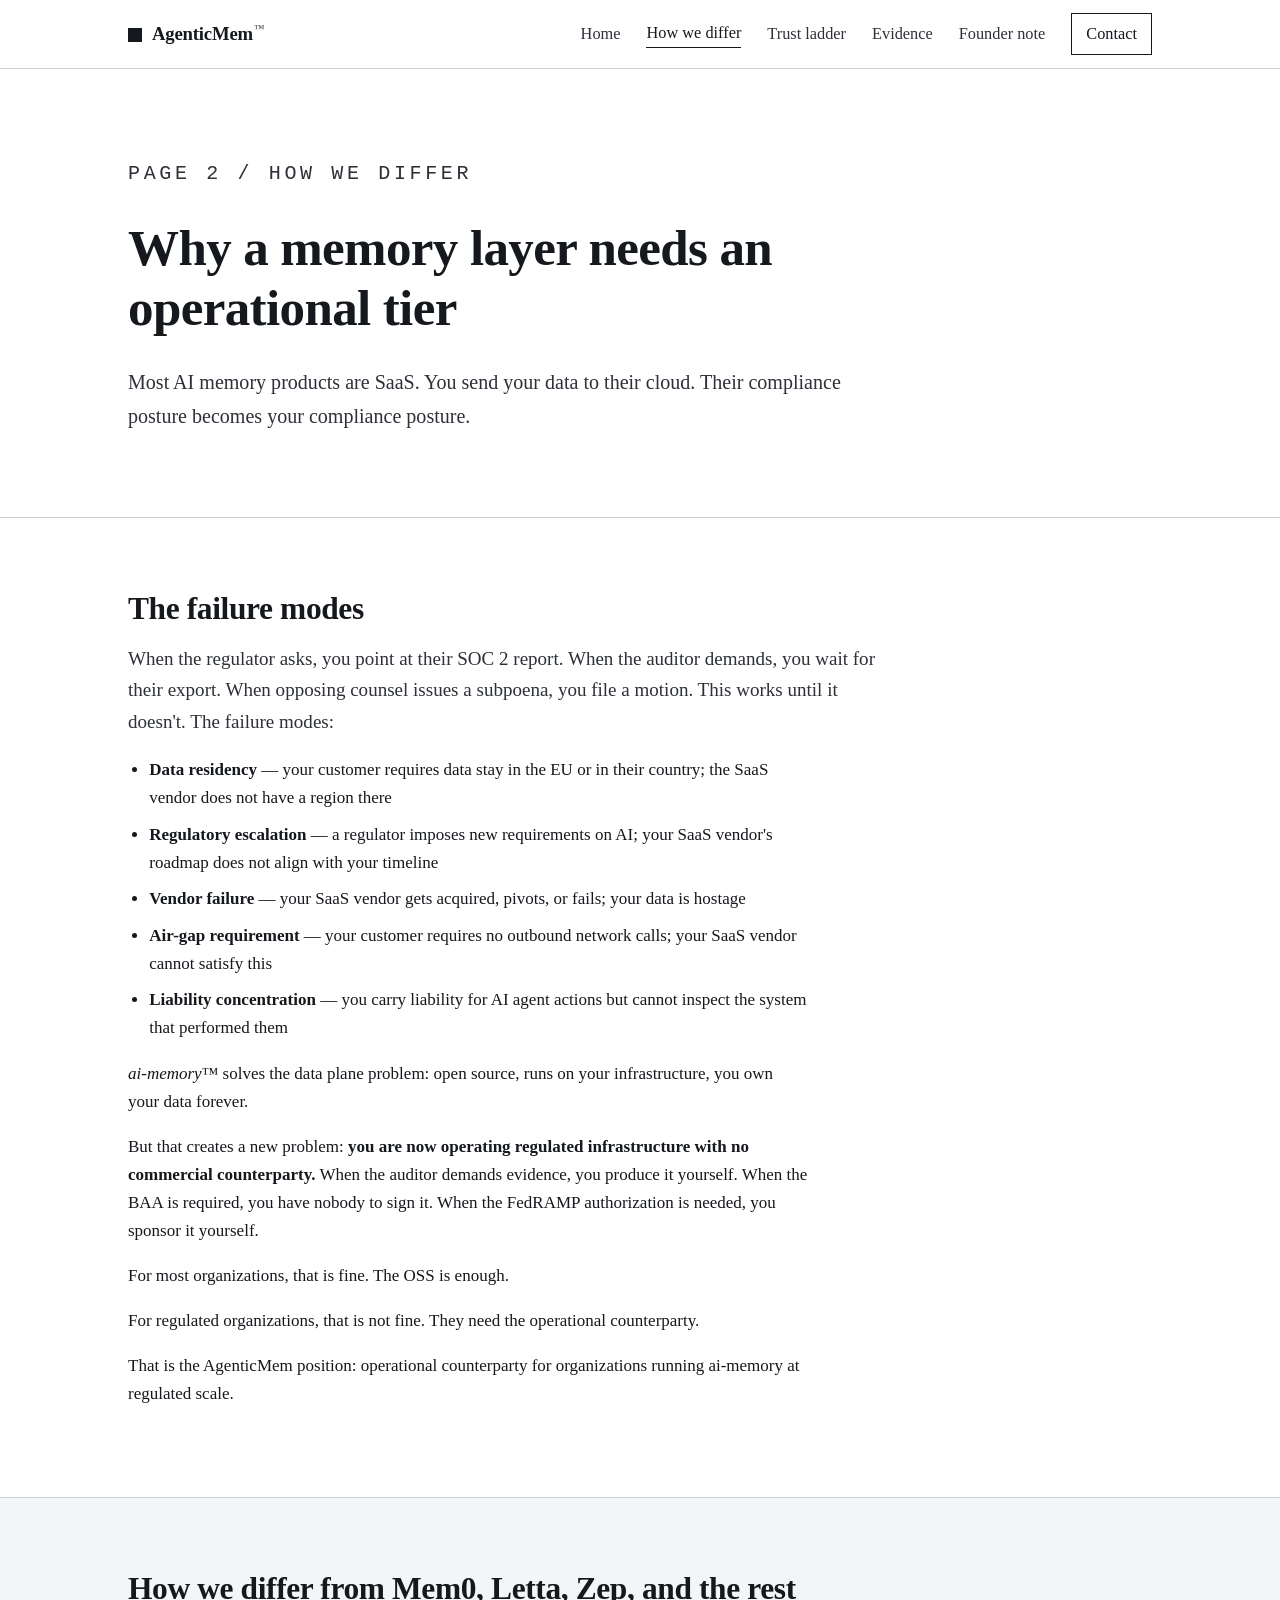
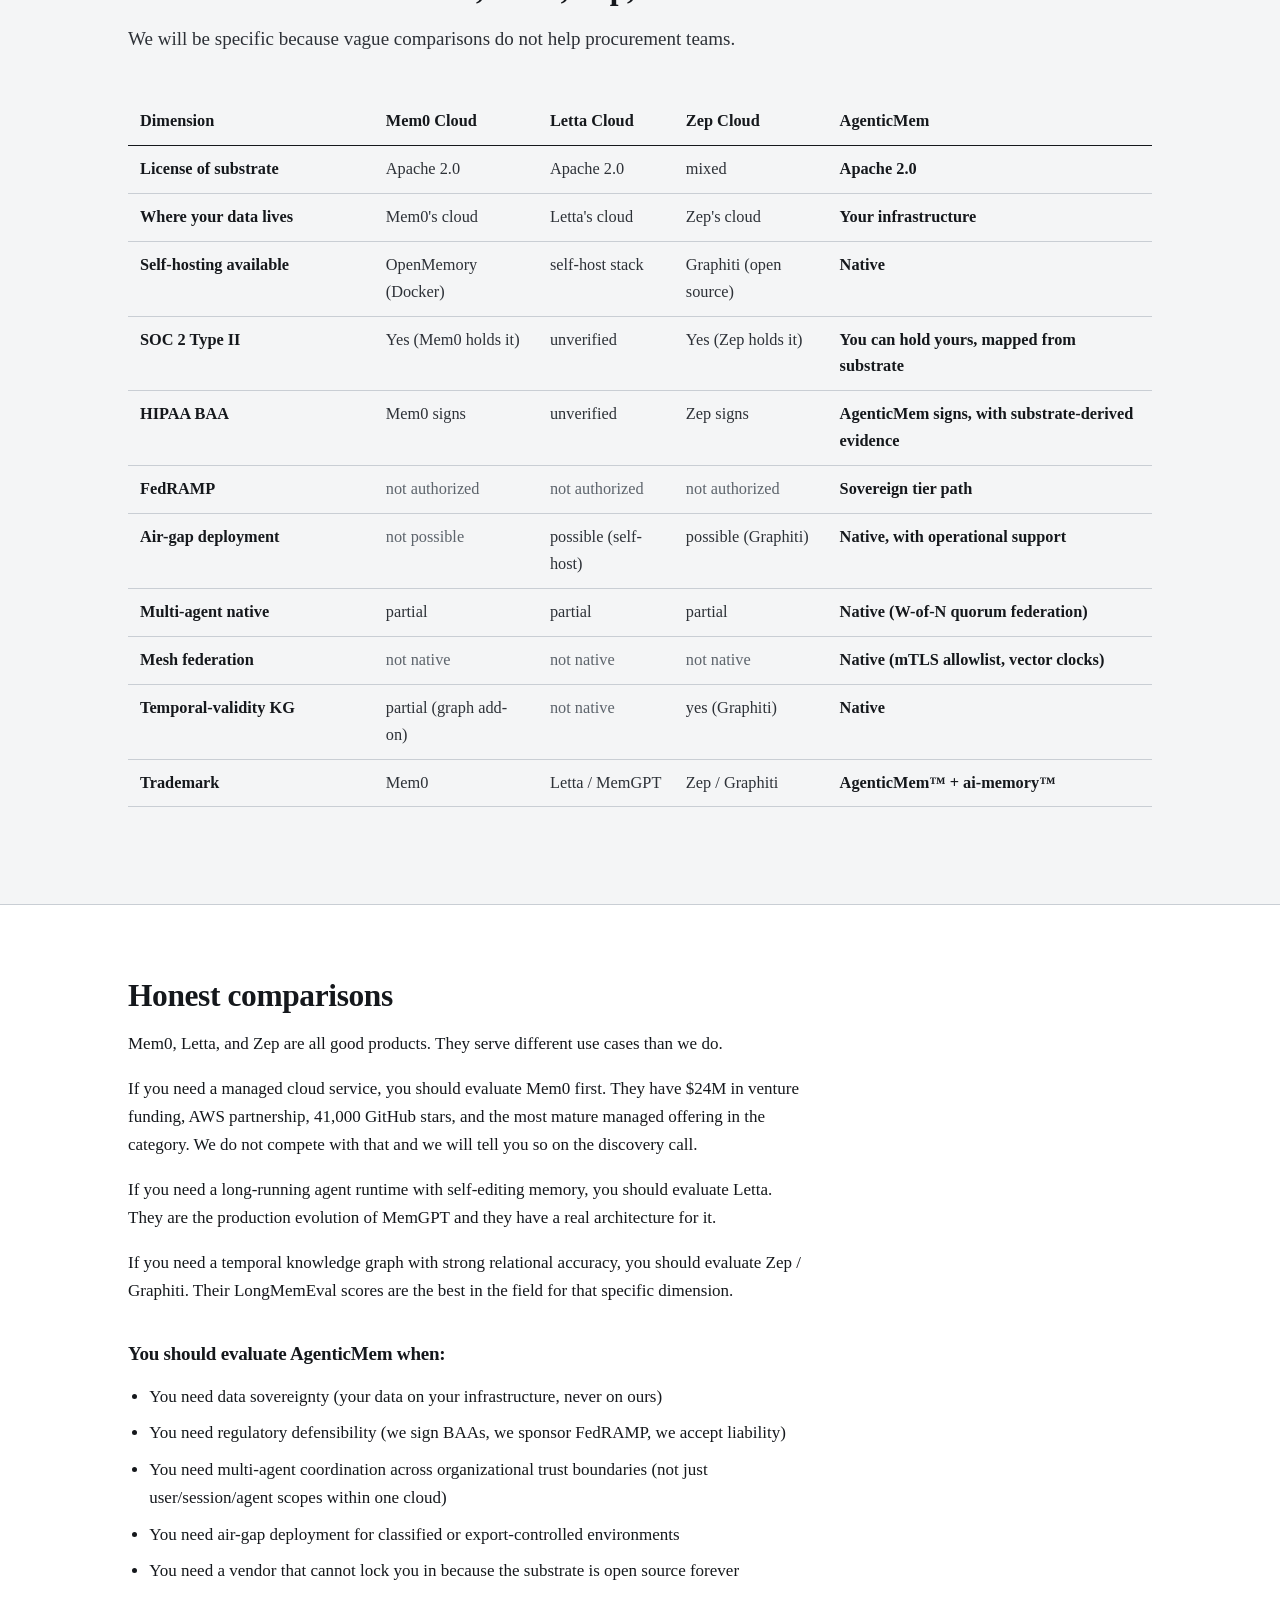
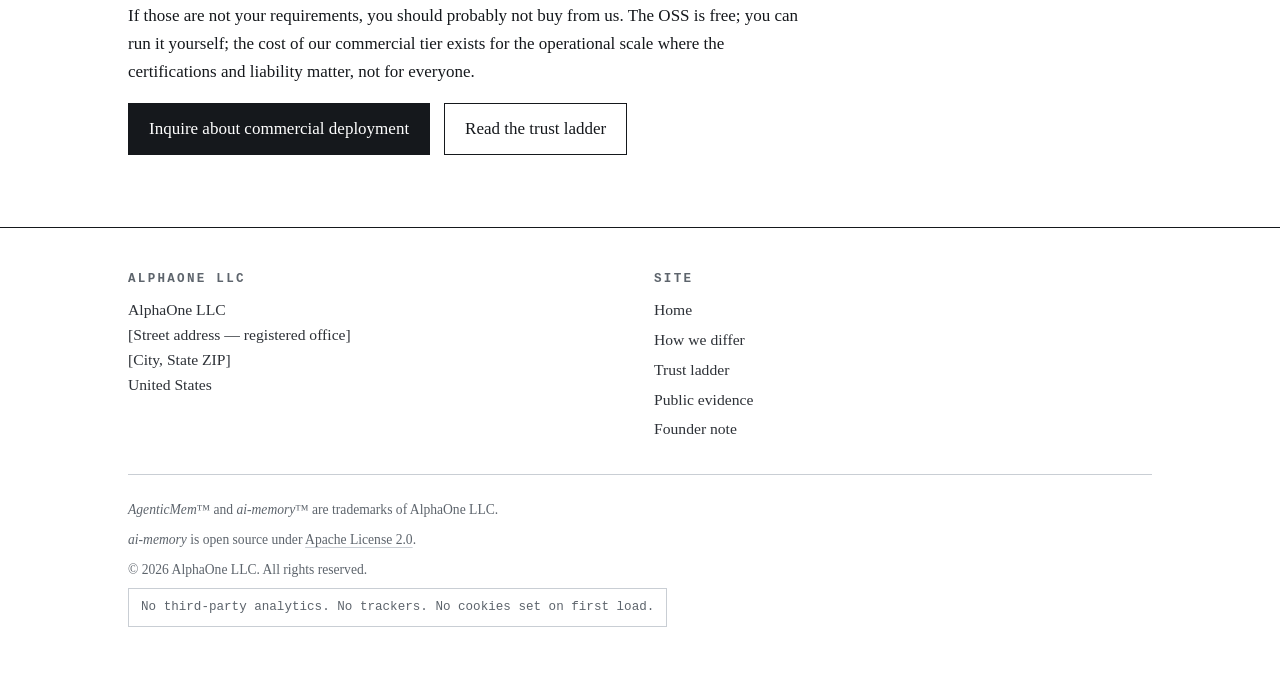
==== different.html @ 9ec6560c "Redo site as procurement-grade multi-page (home + different + trust + evidence + founder) Strategic " ====
<!DOCTYPE html>
<html lang="en">
<head>
<meta charset="UTF-8">
<meta name="viewport" content="width=device-width, initial-scale=1.0">
<title>How we differ &mdash; AgenticMem&#8482;</title>
<meta name="description" content="Why a memory layer needs an operational tier. How AgenticMem differs from Mem0, Letta, Zep, and other AI memory products.">
<meta property="og:title" content="How we differ &mdash; AgenticMem">
<meta property="og:url" content="https://agenticmem.co/different">
<meta property="og:type" content="article">
<meta name="theme-color" content="#15181c">
<link rel="stylesheet" href="style.css">
<link rel="icon" type="image/svg+xml" href="favicon.svg">
</head>
<body>

<header class="site-header">
  <div class="container header-row">
    <a class="brand" href="/">
      <span class="brand-mark"></span>
      <span class="brand-name">AgenticMem<span class="brand-tm">&trade;</span></span>
    </a>
    <nav class="nav">
      <a href="/">Home</a>
      <a href="/different" class="active">How we differ</a>
      <a href="/trust">Trust ladder</a>
      <a href="/evidence">Evidence</a>
      <a href="/founder">Founder note</a>
      <a href="/#contact" class="nav-cta">Contact</a>
    </nav>
  </div>
</header>

<main>

<section class="hero">
  <div class="container">
    <p class="eyebrow">Page 2 / How we differ</p>
    <h1>Why a memory layer needs an operational tier</h1>
    <p>Most AI memory products are SaaS. You send your data to their cloud. Their compliance posture becomes your compliance posture.</p>
  </div>
</section>

<section class="section">
  <div class="container">
    <h2>The failure modes</h2>
    <p class="lede">When the regulator asks, you point at their SOC 2 report. When the auditor demands, you wait for their export. When opposing counsel issues a subpoena, you file a motion. This works until it doesn't. The failure modes:</p>
    <ul class="spaced">
      <li><strong>Data residency</strong> &mdash; your customer requires data stay in the EU or in their country; the SaaS vendor does not have a region there</li>
      <li><strong>Regulatory escalation</strong> &mdash; a regulator imposes new requirements on AI; your SaaS vendor's roadmap does not align with your timeline</li>
      <li><strong>Vendor failure</strong> &mdash; your SaaS vendor gets acquired, pivots, or fails; your data is hostage</li>
      <li><strong>Air-gap requirement</strong> &mdash; your customer requires no outbound network calls; your SaaS vendor cannot satisfy this</li>
      <li><strong>Liability concentration</strong> &mdash; you carry liability for AI agent actions but cannot inspect the system that performed them</li>
    </ul>
    <p><em>ai-memory</em>&trade; solves the data plane problem: open source, runs on your infrastructure, you own your data forever.</p>
    <p>But that creates a new problem: <strong>you are now operating regulated infrastructure with no commercial counterparty.</strong> When the auditor demands evidence, you produce it yourself. When the BAA is required, you have nobody to sign it. When the FedRAMP authorization is needed, you sponsor it yourself.</p>
    <p>For most organizations, that is fine. The OSS is enough.</p>
    <p>For regulated organizations, that is not fine. They need the operational counterparty.</p>
    <p class="callout">That is the AgenticMem position: operational counterparty for organizations running ai-memory at regulated scale.</p>
  </div>
</section>

<section class="section section-alt">
  <div class="container wide">
    <h2>How we differ from Mem0, Letta, Zep, and the rest</h2>
    <p class="lede">We will be specific because vague comparisons do not help procurement teams.</p>
    <div class="fact-table-wrap">
      <table class="fact-table">
        <thead>
          <tr>
            <th>Dimension</th>
            <th>Mem0 Cloud</th>
            <th>Letta Cloud</th>
            <th>Zep Cloud</th>
            <th>AgenticMem</th>
          </tr>
        </thead>
        <tbody>
          <tr>
            <th>License of substrate</th>
            <td>Apache 2.0</td>
            <td>Apache 2.0</td>
            <td>mixed</td>
            <td class="yes">Apache 2.0</td>
          </tr>
          <tr>
            <th>Where your data lives</th>
            <td>Mem0's cloud</td>
            <td>Letta's cloud</td>
            <td>Zep's cloud</td>
            <td class="yes">Your infrastructure</td>
          </tr>
          <tr>
            <th>Self-hosting available</th>
            <td>OpenMemory (Docker)</td>
            <td>self-host stack</td>
            <td>Graphiti (open source)</td>
            <td class="yes">Native</td>
          </tr>
          <tr>
            <th>SOC 2 Type II</th>
            <td>Yes (Mem0 holds it)</td>
            <td>unverified</td>
            <td>Yes (Zep holds it)</td>
            <td class="yes">You can hold yours, mapped from substrate</td>
          </tr>
          <tr>
            <th>HIPAA BAA</th>
            <td>Mem0 signs</td>
            <td>unverified</td>
            <td>Zep signs</td>
            <td class="yes">AgenticMem signs, with substrate-derived evidence</td>
          </tr>
          <tr>
            <th>FedRAMP</th>
            <td class="no">not authorized</td>
            <td class="no">not authorized</td>
            <td class="no">not authorized</td>
            <td class="yes">Sovereign tier path</td>
          </tr>
          <tr>
            <th>Air-gap deployment</th>
            <td class="no">not possible</td>
            <td>possible (self-host)</td>
            <td>possible (Graphiti)</td>
            <td class="yes">Native, with operational support</td>
          </tr>
          <tr>
            <th>Multi-agent native</th>
            <td>partial</td>
            <td>partial</td>
            <td>partial</td>
            <td class="yes">Native (W-of-N quorum federation)</td>
          </tr>
          <tr>
            <th>Mesh federation</th>
            <td class="no">not native</td>
            <td class="no">not native</td>
            <td class="no">not native</td>
            <td class="yes">Native (mTLS allowlist, vector clocks)</td>
          </tr>
          <tr>
            <th>Temporal-validity KG</th>
            <td>partial (graph add-on)</td>
            <td class="no">not native</td>
            <td>yes (Graphiti)</td>
            <td class="yes">Native</td>
          </tr>
          <tr>
            <th>Trademark</th>
            <td>Mem0</td>
            <td>Letta / MemGPT</td>
            <td>Zep / Graphiti</td>
            <td class="yes">AgenticMem&trade; + ai-memory&trade;</td>
          </tr>
        </tbody>
      </table>
    </div>
  </div>
</section>

<section class="section">
  <div class="container">
    <h2>Honest comparisons</h2>
    <p>Mem0, Letta, and Zep are all good products. They serve different use cases than we do.</p>
    <p>If you need a managed cloud service, you should evaluate Mem0 first. They have $24M in venture funding, AWS partnership, 41,000 GitHub stars, and the most mature managed offering in the category. We do not compete with that and we will tell you so on the discovery call.</p>
    <p>If you need a long-running agent runtime with self-editing memory, you should evaluate Letta. They are the production evolution of MemGPT and they have a real architecture for it.</p>
    <p>If you need a temporal knowledge graph with strong relational accuracy, you should evaluate Zep / Graphiti. Their LongMemEval scores are the best in the field for that specific dimension.</p>

    <h3>You should evaluate AgenticMem when:</h3>
    <ul class="spaced">
      <li>You need data sovereignty (your data on your infrastructure, never on ours)</li>
      <li>You need regulatory defensibility (we sign BAAs, we sponsor FedRAMP, we accept liability)</li>
      <li>You need multi-agent coordination across organizational trust boundaries (not just user/session/agent scopes within one cloud)</li>
      <li>You need air-gap deployment for classified or export-controlled environments</li>
      <li>You need a vendor that cannot lock you in because the substrate is open source forever</li>
    </ul>
    <p>If those are not your requirements, you should probably not buy from us. The OSS is free; you can run it yourself; the cost of our commercial tier exists for the operational scale where the certifications and liability matter, not for everyone.</p>
    <div class="cta-row">
      <a class="btn btn-primary" href="/#contact">Inquire about commercial deployment</a>
      <a class="btn btn-ghost" href="/trust">Read the trust ladder</a>
    </div>
  </div>
</section>

</main>

<footer class="site-footer">
  <div class="container">
    <div class="footer-grid">
      <div>
        <h4>AlphaOne LLC</h4>
        <address>
          AlphaOne LLC<br>
          [Street address &mdash; registered office]<br>
          [City, State ZIP]<br>
          United States
        </address>
      </div>
      <div>
        <h4>Site</h4>
        <ul>
          <li><a href="/">Home</a></li>
          <li><a href="/different">How we differ</a></li>
          <li><a href="/trust">Trust ladder</a></li>
          <li><a href="/evidence">Public evidence</a></li>
          <li><a href="/founder">Founder note</a></li>
        </ul>
      </div>
    </div>
    <div class="legal">
      <p><em>AgenticMem</em>&trade; and <em>ai-memory</em>&trade; are trademarks of AlphaOne LLC.</p>
      <p><em>ai-memory</em> is open source under <a href="https://www.apache.org/licenses/LICENSE-2.0">Apache License 2.0</a>.</p>
      <p>&copy; 2026 AlphaOne LLC. All rights reserved.</p>
      <p class="privacy-note">No third-party analytics. No trackers. No cookies set on first load.</p>
    </div>
  </div>
</footer>

</body>
</html>
---- style.css ----
/* AgenticMem - cold-mountain procurement-grade visual language.
   Three-color palette: paper, ink, frost. One serif typeface for body.
   One monospace for code. No gradients, no animations beyond hover. */

:root {
  --paper:       #ffffff;
  --paper-soft:  #f4f5f6;
  --paper-deep:  #ebedef;
  --ink:         #15181c;
  --ink-soft:    #2d3137;
  --ink-mute:    #5d646c;
  --frost:       #c9ced4;
  --frost-soft:  #dee1e5;
  --rule:        #15181c;
  --accent:      #1d3a55;     /* deep slate-blue, used sparingly */
  --code-bg:     #0f1216;
  --code-ink:    #d8dde3;

  --container:   1080px;
  --measure:     680px;

  --serif:  ui-serif, "Iowan Old Style", "Charter", "Source Serif Pro",
            "Charter BT", Georgia, Cambria, "Times New Roman", Times, serif;
  --mono:   ui-monospace, "SF Mono", "JetBrains Mono", Menlo, Consolas,
            "Liberation Mono", monospace;
}

* { box-sizing: border-box; }

html, body {
  margin: 0;
  padding: 0;
  background: var(--paper);
  color: var(--ink);
  font-family: var(--serif);
  font-size: 17px;
  line-height: 1.65;
  -webkit-font-smoothing: antialiased;
  -moz-osx-font-smoothing: grayscale;
  text-rendering: optimizeLegibility;
}

a {
  color: var(--ink);
  text-decoration: underline;
  text-underline-offset: 3px;
  text-decoration-thickness: 1px;
  text-decoration-color: var(--frost);
}
a:hover { text-decoration-color: var(--ink); }

h1, h2, h3, h4 {
  font-family: var(--serif);
  font-weight: 600;
  letter-spacing: -0.012em;
  line-height: 1.18;
  margin: 0 0 0.5em;
  color: var(--ink);
}
h1 { font-size: clamp(2.0rem, 4.4vw, 3.0rem); }
h2 { font-size: clamp(1.45rem, 2.6vw, 1.85rem); }
h3 { font-size: 1.12rem; }
h4 { font-size: 1.0rem; letter-spacing: 0.02em; text-transform: uppercase; color: var(--ink-soft); }

p { margin: 0 0 1em; max-width: var(--measure); }

.wide p, .wide ul, .wide ol { max-width: none; }

strong { font-weight: 600; color: var(--ink); }

ul, ol { padding-left: 1.25em; max-width: var(--measure); }
li { margin: 0.25em 0; }

code {
  font-family: var(--mono);
  font-size: 0.88em;
  background: var(--paper-soft);
  padding: 0.1em 0.35em;
  border-radius: 2px;
  border: 1px solid var(--frost-soft);
  color: var(--ink-soft);
}

pre {
  font-family: var(--mono);
  background: var(--code-bg);
  color: var(--code-ink);
  font-size: 0.88rem;
  line-height: 1.6;
  padding: 18px 20px;
  border-radius: 3px;
  overflow-x: auto;
  border: 1px solid var(--ink);
  margin: 1.25em 0;
}
pre code { background: transparent; border: 0; padding: 0; color: inherit; font-size: inherit; }

hr {
  border: 0;
  border-top: 1px solid var(--frost);
  margin: 4rem 0;
}

blockquote {
  margin: 1.5em 0;
  padding: 0.6em 1.2em;
  border-left: 2px solid var(--ink);
  color: var(--ink-soft);
  font-style: italic;
}

.container { max-width: var(--container); margin: 0 auto; padding: 0 28px; }

/* -------------------------------------------------------------- header */

.site-header {
  border-bottom: 1px solid var(--frost);
  background: var(--paper);
}
.header-row {
  display: flex;
  align-items: center;
  justify-content: space-between;
  height: 68px;
  gap: 24px;
}
.brand {
  display: inline-flex;
  align-items: baseline;
  gap: 10px;
  text-decoration: none;
  color: var(--ink);
}
.brand-mark {
  display: inline-block;
  width: 14px; height: 14px;
  background: var(--ink);
  transform: translateY(2px);
}
.brand-name {
  font-family: var(--serif);
  font-weight: 600;
  letter-spacing: -0.01em;
  font-size: 1.1rem;
}
.brand-tm { font-size: 0.62rem; vertical-align: super; color: var(--ink-mute); margin-left: 1px; }

.nav { display: flex; align-items: center; gap: 26px; flex-wrap: wrap; }
.nav a {
  color: var(--ink-soft);
  text-decoration: none;
  font-size: 0.96rem;
  font-family: var(--serif);
}
.nav a:hover { color: var(--ink); }
.nav a.active { color: var(--ink); border-bottom: 1px solid var(--ink); }
.nav-cta {
  border: 1px solid var(--ink);
  padding: 7px 14px;
  color: var(--ink) !important;
}
.nav-cta:hover { background: var(--ink); color: var(--paper) !important; }

/* -------------------------------------------------------------- hero */

.hero {
  padding: 88px 0 64px;
  border-bottom: 1px solid var(--frost);
}
.eyebrow {
  font-family: var(--mono);
  text-transform: uppercase;
  letter-spacing: 0.18em;
  font-size: 0.74rem;
  color: var(--ink-mute);
  margin: 0 0 28px;
}
.hero h1 {
  margin: 0 0 28px;
  max-width: 880px;
}
.hero p { font-size: 1.18rem; color: var(--ink-soft); max-width: 720px; }
.hero p.callout {
  font-size: 1.05rem;
  color: var(--ink);
  border-left: 2px solid var(--ink);
  padding: 0.6em 1.1em;
  margin: 1.6em 0 2.2em;
  font-style: italic;
}

.cta-row {
  display: flex;
  flex-wrap: wrap;
  gap: 14px;
  margin: 8px 0 0;
}

.btn {
  display: inline-flex;
  align-items: center;
  padding: 11px 20px;
  font-family: var(--serif);
  font-size: 1rem;
  text-decoration: none;
  border: 1px solid var(--ink);
  transition: background 0.12s ease, color 0.12s ease;
}
.btn-primary { background: var(--ink); color: var(--paper); }
.btn-primary:hover { background: var(--paper); color: var(--ink); }
.btn-ghost { background: var(--paper); color: var(--ink); }
.btn-ghost:hover { background: var(--ink); color: var(--paper); }

/* -------------------------------------------------------------- sections */

.section { padding: 72px 0; border-bottom: 1px solid var(--frost); }
.section:last-of-type { border-bottom: 0; }
.section-alt { background: var(--paper-soft); }

.section h2 { margin-bottom: 16px; max-width: 880px; }
.section h3 { margin-top: 2em; margin-bottom: 0.5em; }
.section h3:first-child { margin-top: 0; }

.lede {
  font-size: 1.12rem;
  color: var(--ink-soft);
  max-width: 760px;
}

.section-num {
  font-family: var(--mono);
  font-size: 0.72rem;
  letter-spacing: 0.18em;
  text-transform: uppercase;
  color: var(--ink-mute);
  margin: 0 0 14px;
}

.section ul.spaced li,
.section ol.spaced li { margin: 0.5em 0; }

/* -------------------------------------------------------------- bullet table (procurement-style) */

.fact-table {
  width: 100%;
  border-collapse: collapse;
  margin: 1.5em 0;
  font-size: 0.96rem;
  max-width: none;
}
.fact-table th, .fact-table td {
  text-align: left;
  padding: 10px 12px;
  border-bottom: 1px solid var(--frost);
  vertical-align: top;
}
.fact-table thead th {
  border-bottom: 1px solid var(--ink);
  font-weight: 600;
  color: var(--ink);
  background: var(--paper-soft);
}
.fact-table tbody th { font-weight: 600; color: var(--ink); width: 24%; }
.fact-table td { color: var(--ink-soft); }
.fact-table .yes { color: var(--ink); font-weight: 600; }
.fact-table .no { color: var(--ink-mute); }

.fact-table-wrap { overflow-x: auto; }

/* -------------------------------------------------------------- step list */

.steps { list-style: none; padding: 0; margin: 0; max-width: none; }
.steps > li {
  padding: 28px 0 32px;
  border-bottom: 1px solid var(--frost);
}
.steps > li:last-child { border-bottom: 0; }
.step-head {
  display: flex;
  flex-wrap: wrap;
  gap: 12px;
  align-items: baseline;
  margin: 0 0 6px;
}
.step-num {
  font-family: var(--mono);
  font-size: 0.78rem;
  letter-spacing: 0.18em;
  color: var(--ink-mute);
  text-transform: uppercase;
  min-width: 5em;
}
.step-title { font-size: 1.18rem; font-weight: 600; color: var(--ink); }
.step-meta {
  font-family: var(--mono);
  font-size: 0.78rem;
  color: var(--ink-mute);
}
.step-body { color: var(--ink-soft); margin: 6px 0 0; max-width: 760px; }
.step-use {
  margin-top: 10px;
  font-size: 0.94rem;
  color: var(--ink-mute);
}
.step-use strong { color: var(--ink-soft); }

/* -------------------------------------------------------------- evidence list */

.evidence-block {
  padding: 24px 0;
  border-bottom: 1px solid var(--frost);
}
.evidence-block:last-child { border-bottom: 0; }
.evidence-block h3 { margin-top: 0; }
.evidence-block ul { margin: 0.4em 0 0; }

/* -------------------------------------------------------------- pricing tiers */

.range-list {
  list-style: none;
  padding: 0;
  margin: 1.4em 0 0;
  max-width: none;
}
.range-list li {
  padding: 14px 0;
  border-bottom: 1px solid var(--frost);
  display: grid;
  grid-template-columns: 1fr 2fr;
  gap: 18px;
  font-size: 0.98rem;
}
.range-list li:last-child { border-bottom: 0; }
.range-list .tier-name { color: var(--ink); font-weight: 600; }
.range-list .tier-detail { color: var(--ink-soft); }
@media (max-width: 640px) {
  .range-list li { grid-template-columns: 1fr; gap: 4px; }
}

/* -------------------------------------------------------------- audience cards */

.audience-grid {
  display: grid;
  grid-template-columns: repeat(auto-fit, minmax(290px, 1fr));
  gap: 0;
  border-top: 1px solid var(--frost);
  border-left: 1px solid var(--frost);
  margin: 1.5em 0;
  max-width: none;
}
.audience-card {
  padding: 28px 26px;
  border-right: 1px solid var(--frost);
  border-bottom: 1px solid var(--frost);
  background: var(--paper);
}
.audience-card h3 { margin: 0 0 8px; font-size: 1.05rem; }
.audience-card p { color: var(--ink-soft); margin: 0; font-size: 0.97rem; }

/* -------------------------------------------------------------- contact block */

.contact-row {
  display: grid;
  grid-template-columns: repeat(auto-fit, minmax(260px, 1fr));
  gap: 0;
  margin: 1.5em 0;
  border-top: 1px solid var(--frost);
  border-left: 1px solid var(--frost);
  max-width: none;
}
.contact-row > div {
  padding: 22px 24px;
  border-right: 1px solid var(--frost);
  border-bottom: 1px solid var(--frost);
}
.contact-row h3 { font-size: 0.84rem; text-transform: uppercase; letter-spacing: 0.14em; margin: 0 0 8px; color: var(--ink-mute); font-family: var(--mono); font-weight: 600; }
.contact-row p { margin: 0; color: var(--ink-soft); font-size: 0.97rem; }
.contact-row a { color: var(--ink); }

/* -------------------------------------------------------------- footer */

.site-footer {
  border-top: 1px solid var(--ink);
  padding: 44px 0 56px;
  background: var(--paper);
  font-size: 0.92rem;
}
.footer-grid {
  display: grid;
  grid-template-columns: 1fr 1fr;
  gap: 28px;
  padding-bottom: 28px;
  border-bottom: 1px solid var(--frost);
  margin-bottom: 24px;
}
@media (max-width: 640px) {
  .footer-grid { grid-template-columns: 1fr; }
}
.footer-grid h4 {
  font-family: var(--mono);
  font-size: 0.74rem;
  letter-spacing: 0.18em;
  text-transform: uppercase;
  color: var(--ink-mute);
  margin: 0 0 10px;
}
.footer-grid address {
  font-style: normal;
  color: var(--ink-soft);
  line-height: 1.6;
}
.footer-grid ul { list-style: none; padding: 0; margin: 0; }
.footer-grid li { margin: 4px 0; }
.footer-grid a { color: var(--ink-soft); text-decoration: none; }
.footer-grid a:hover { color: var(--ink); text-decoration: underline; text-underline-offset: 3px; }

.legal {
  color: var(--ink-mute);
  font-size: 0.8rem;
  line-height: 1.6;
  max-width: none;
}
.legal p { margin: 0 0 8px; max-width: none; }
.legal p:last-child { margin-bottom: 0; }
.legal a { color: var(--ink-mute); }
.legal a:hover { color: var(--ink); }

.privacy-note {
  font-family: var(--mono);
  font-size: 0.74rem;
  color: var(--ink-mute);
  margin-top: 14px;
  padding: 8px 12px;
  border: 1px solid var(--frost);
  display: inline-block;
}

/* -------------------------------------------------------------- responsive */

@media (max-width: 720px) {
  .nav { gap: 14px; }
  .nav a:not(.nav-cta) { font-size: 0.9rem; }
  .hero { padding: 56px 0 44px; }
  .section { padding: 56px 0; }
  body { font-size: 16px; }
}

@media (max-width: 540px) {
  .nav a:not(.brand):not(.nav-cta) { display: none; }
}

/* -------------------------------------------------------------- print */

@media print {
  .site-header, .site-footer .footer-grid, .nav, .cta-row { display: none; }
  body { font-size: 11pt; color: #000; }
  a { color: #000; text-decoration: none; }
  .section, .hero { padding: 18pt 0; border: 0; }
  pre { border: 1px solid #000; background: #fff; color: #000; }
}
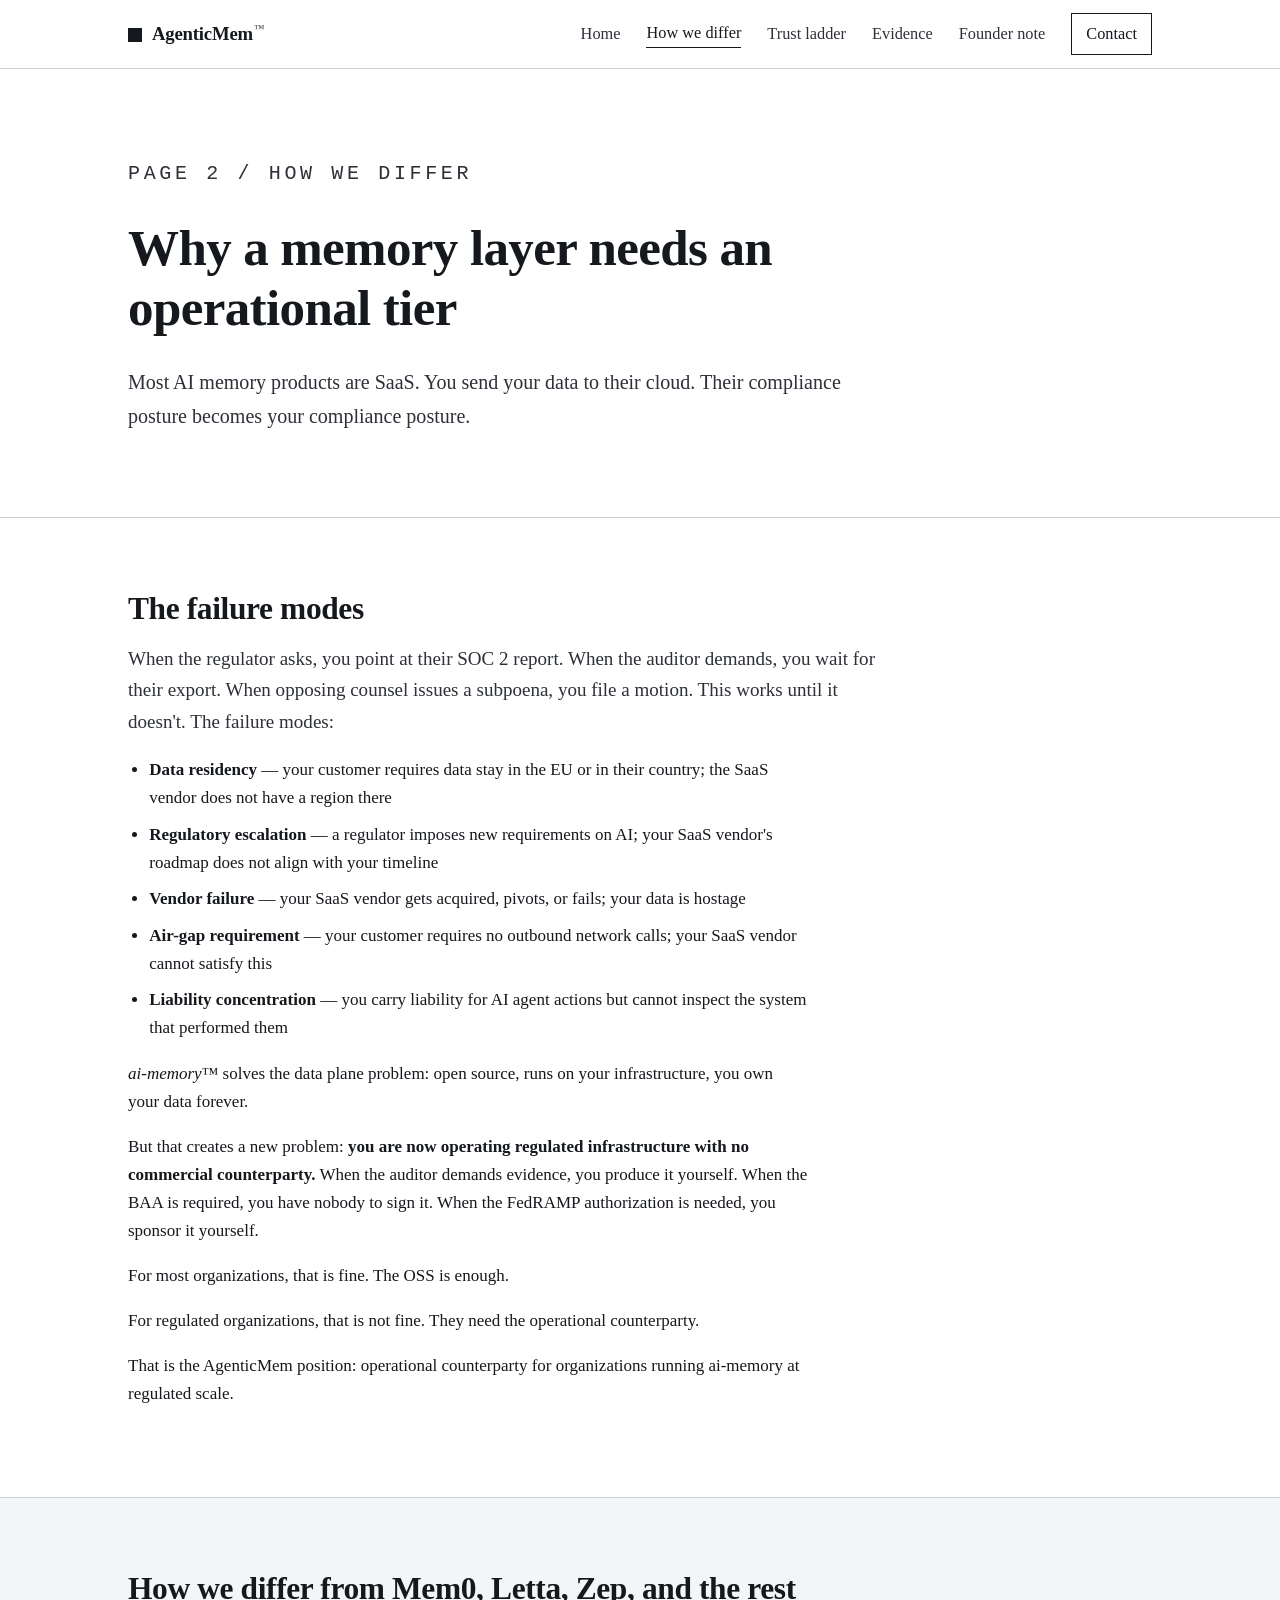
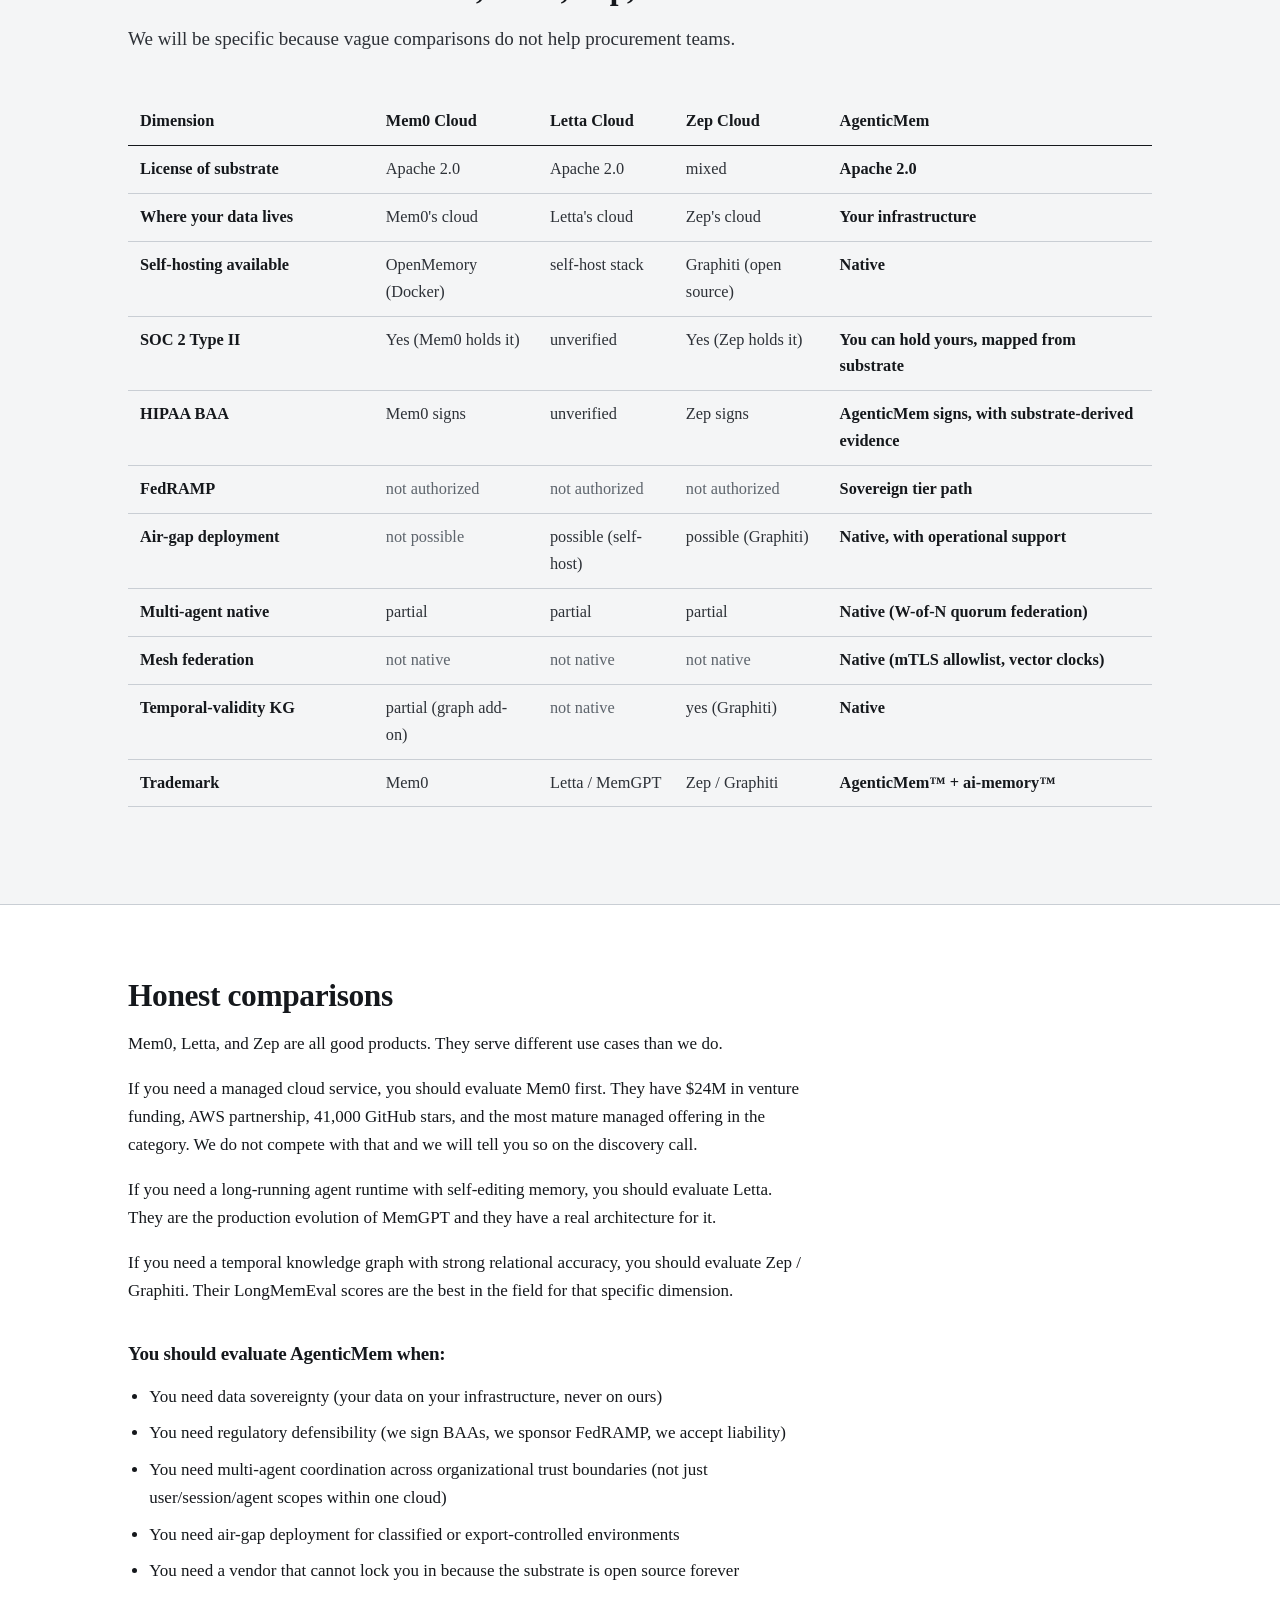
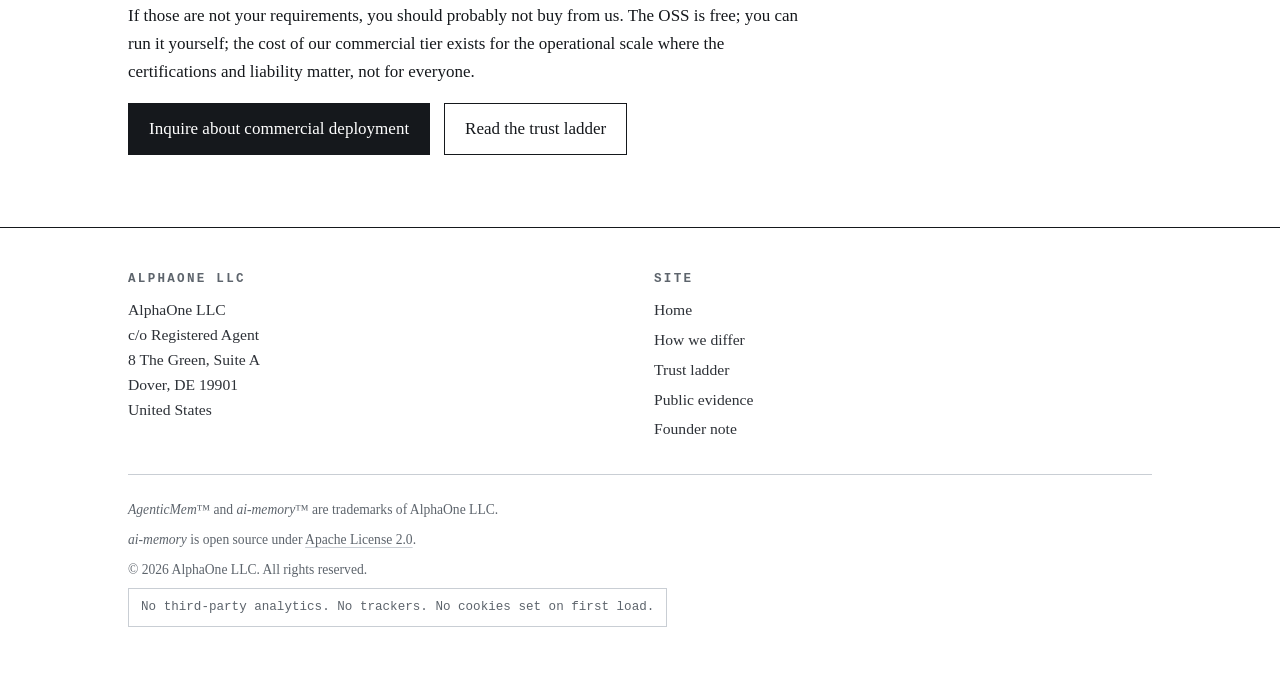
==== commit 67b452d9: "Add reference-architectures evidence + AlphaOne registered agent address - /evidence: 6th evidence-b" ====
--- a/different.html
+++ b/different.html
@@ -192,8 +192,9 @@
         <h4>AlphaOne LLC</h4>
         <address>
           AlphaOne LLC<br>
-          [Street address &mdash; registered office]<br>
-          [City, State ZIP]<br>
+          c/o Registered Agent<br>
+          8 The Green, Suite A<br>
+          Dover, DE 19901<br>
           United States
         </address>
       </div>
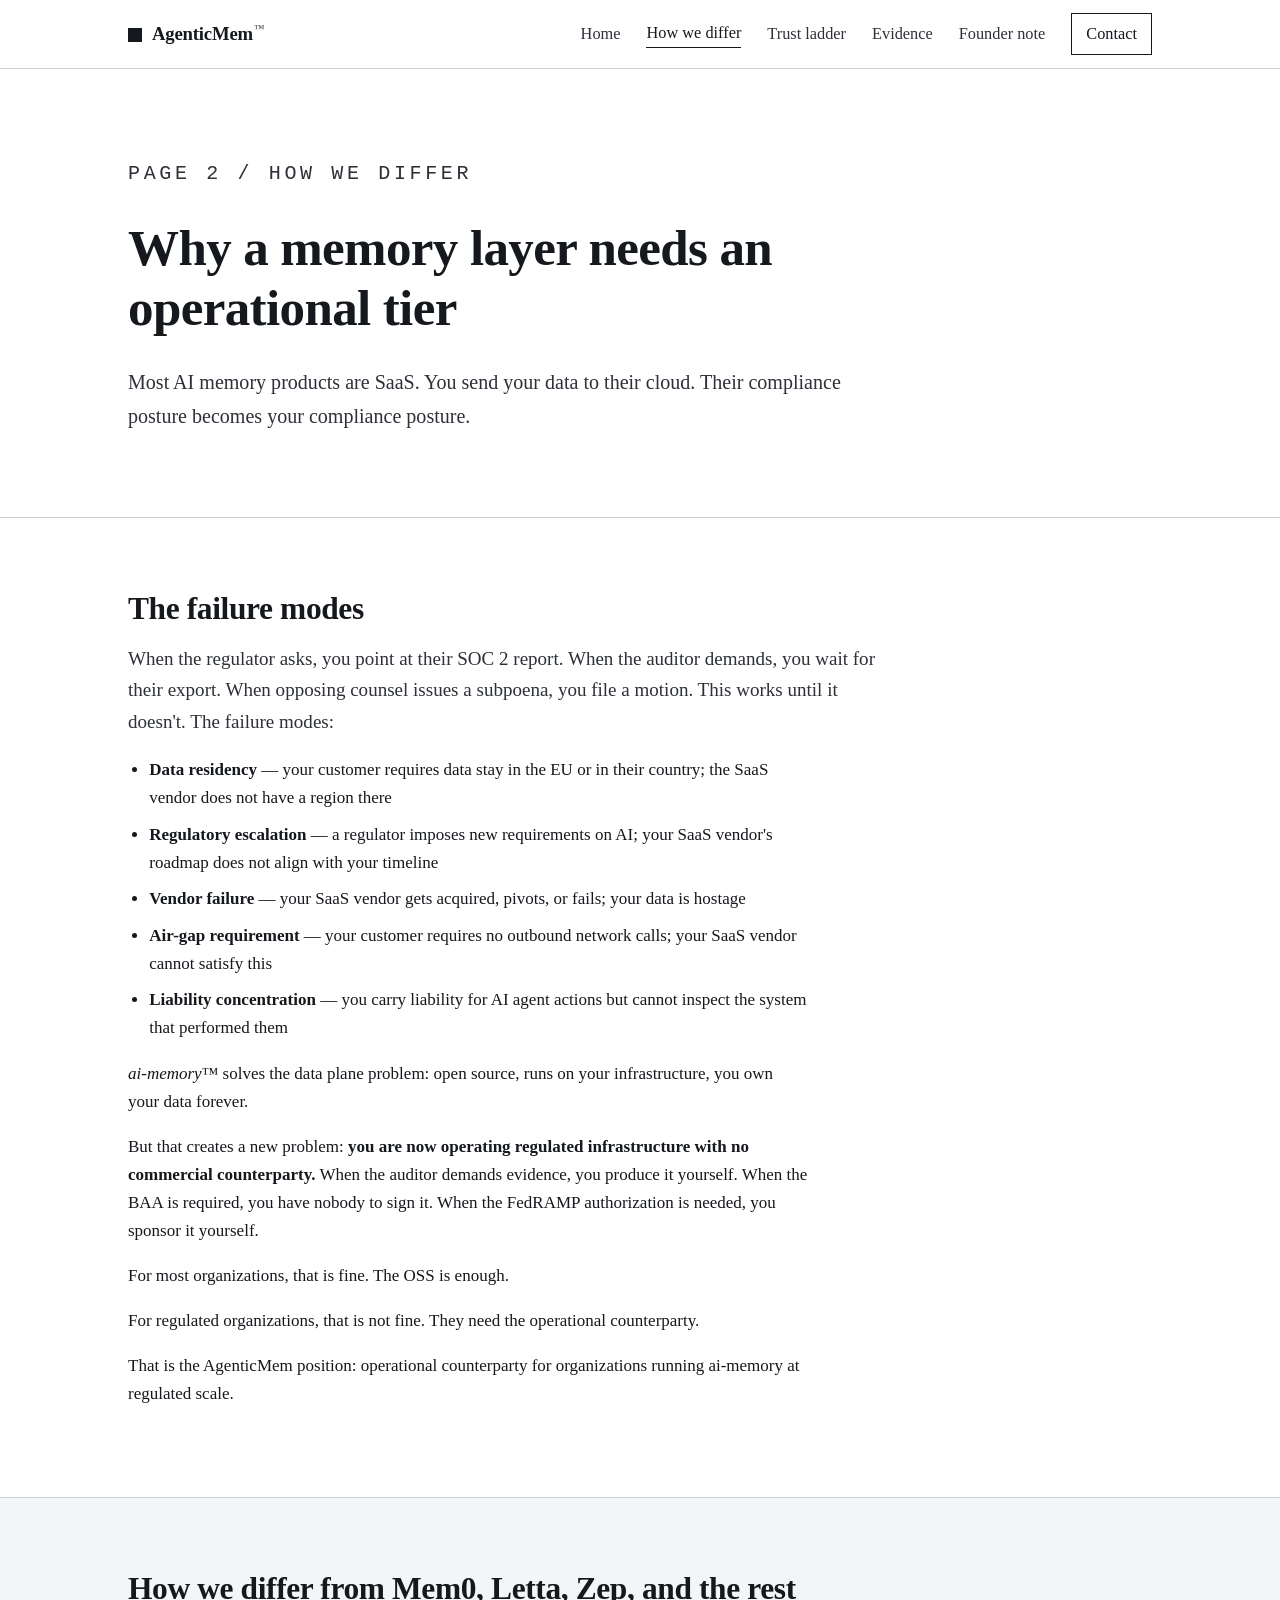
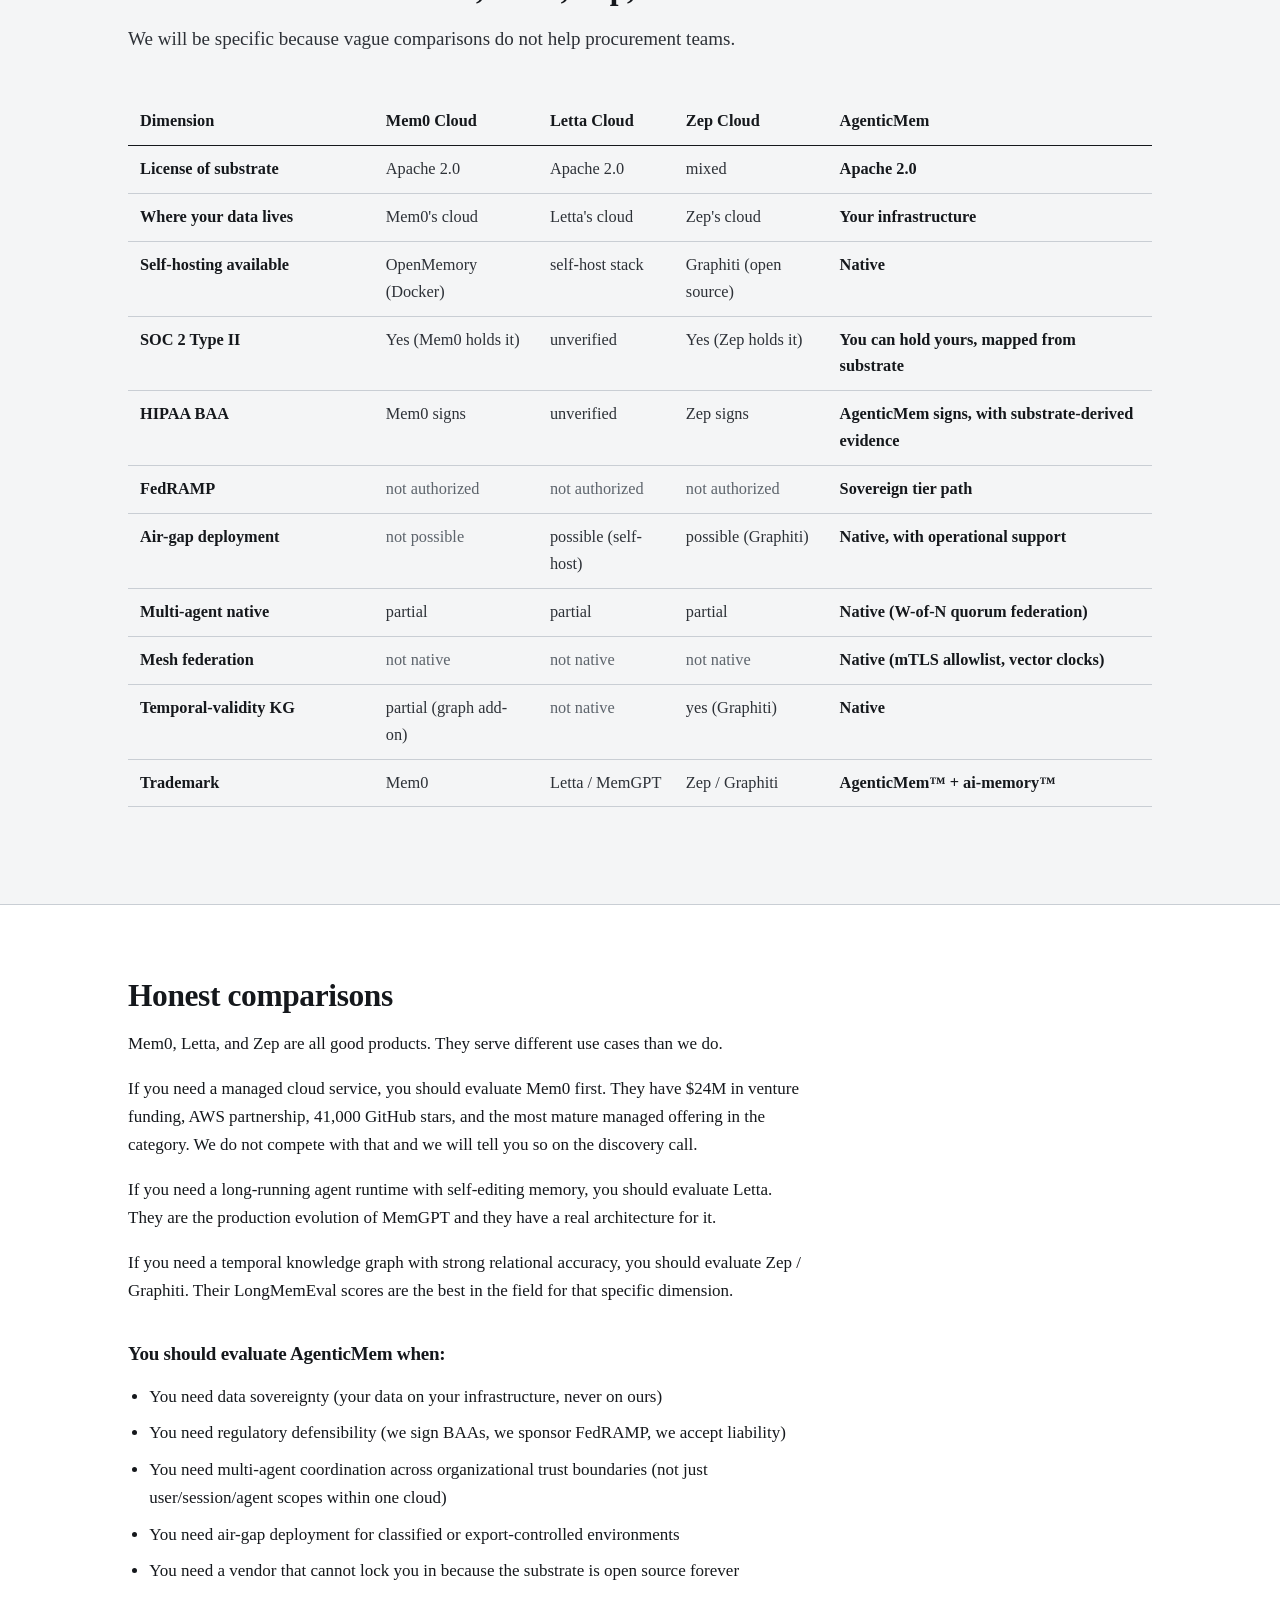
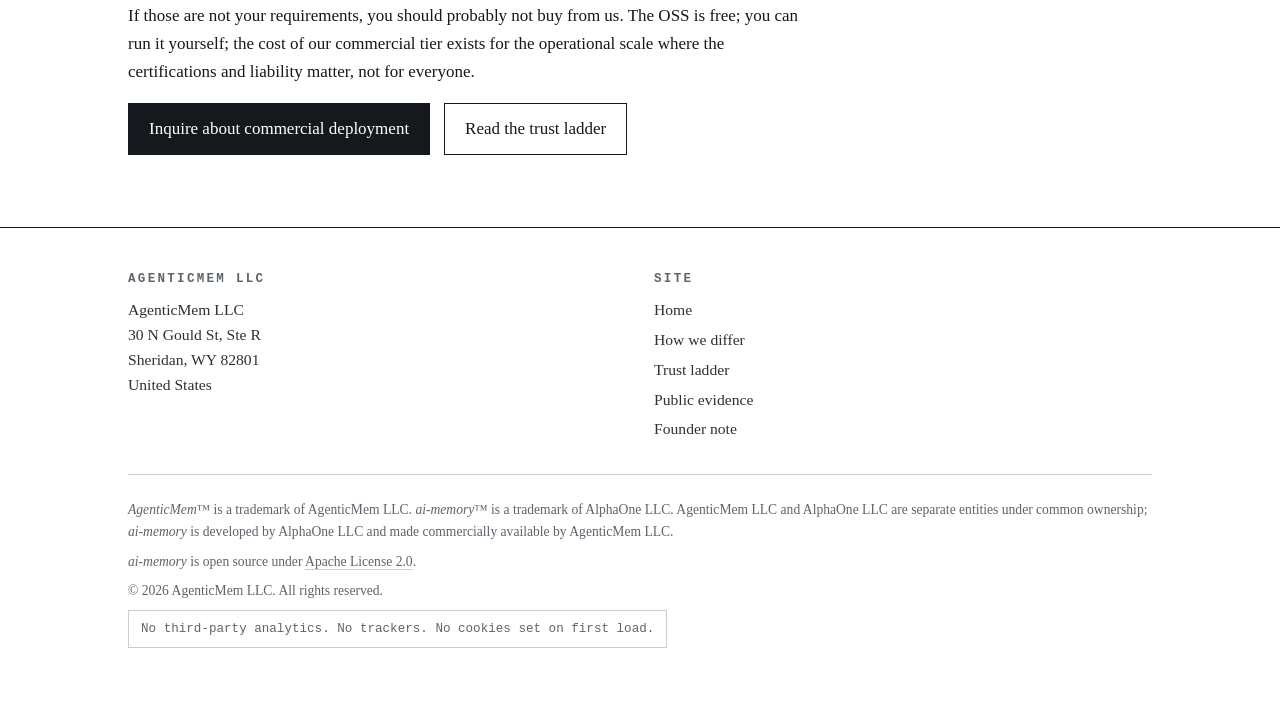
==== commit 58a05b53: "Split corporate entities: AgenticMem LLC owns this site, AlphaOne LLC owns ai-memory AgenticMem LLC " ====
--- a/different.html
+++ b/different.html
@@ -189,12 +189,11 @@
   <div class="container">
     <div class="footer-grid">
       <div>
-        <h4>AlphaOne LLC</h4>
+        <h4>AgenticMem LLC</h4>
         <address>
-          AlphaOne LLC<br>
-          c/o Registered Agent<br>
-          8 The Green, Suite A<br>
-          Dover, DE 19901<br>
+          AgenticMem LLC<br>
+          30 N Gould St, Ste R<br>
+          Sheridan, WY 82801<br>
           United States
         </address>
       </div>
@@ -210,9 +209,9 @@
       </div>
     </div>
     <div class="legal">
-      <p><em>AgenticMem</em>&trade; and <em>ai-memory</em>&trade; are trademarks of AlphaOne LLC.</p>
+      <p><em>AgenticMem</em>&trade; is a trademark of AgenticMem LLC. <em>ai-memory</em>&trade; is a trademark of AlphaOne LLC. AgenticMem LLC and AlphaOne LLC are separate entities under common ownership; <em>ai-memory</em> is developed by AlphaOne LLC and made commercially available by AgenticMem LLC.</p>
       <p><em>ai-memory</em> is open source under <a href="https://www.apache.org/licenses/LICENSE-2.0">Apache License 2.0</a>.</p>
-      <p>&copy; 2026 AlphaOne LLC. All rights reserved.</p>
+      <p>&copy; 2026 AgenticMem LLC. All rights reserved.</p>
       <p class="privacy-note">No third-party analytics. No trackers. No cookies set on first load.</p>
     </div>
   </div>
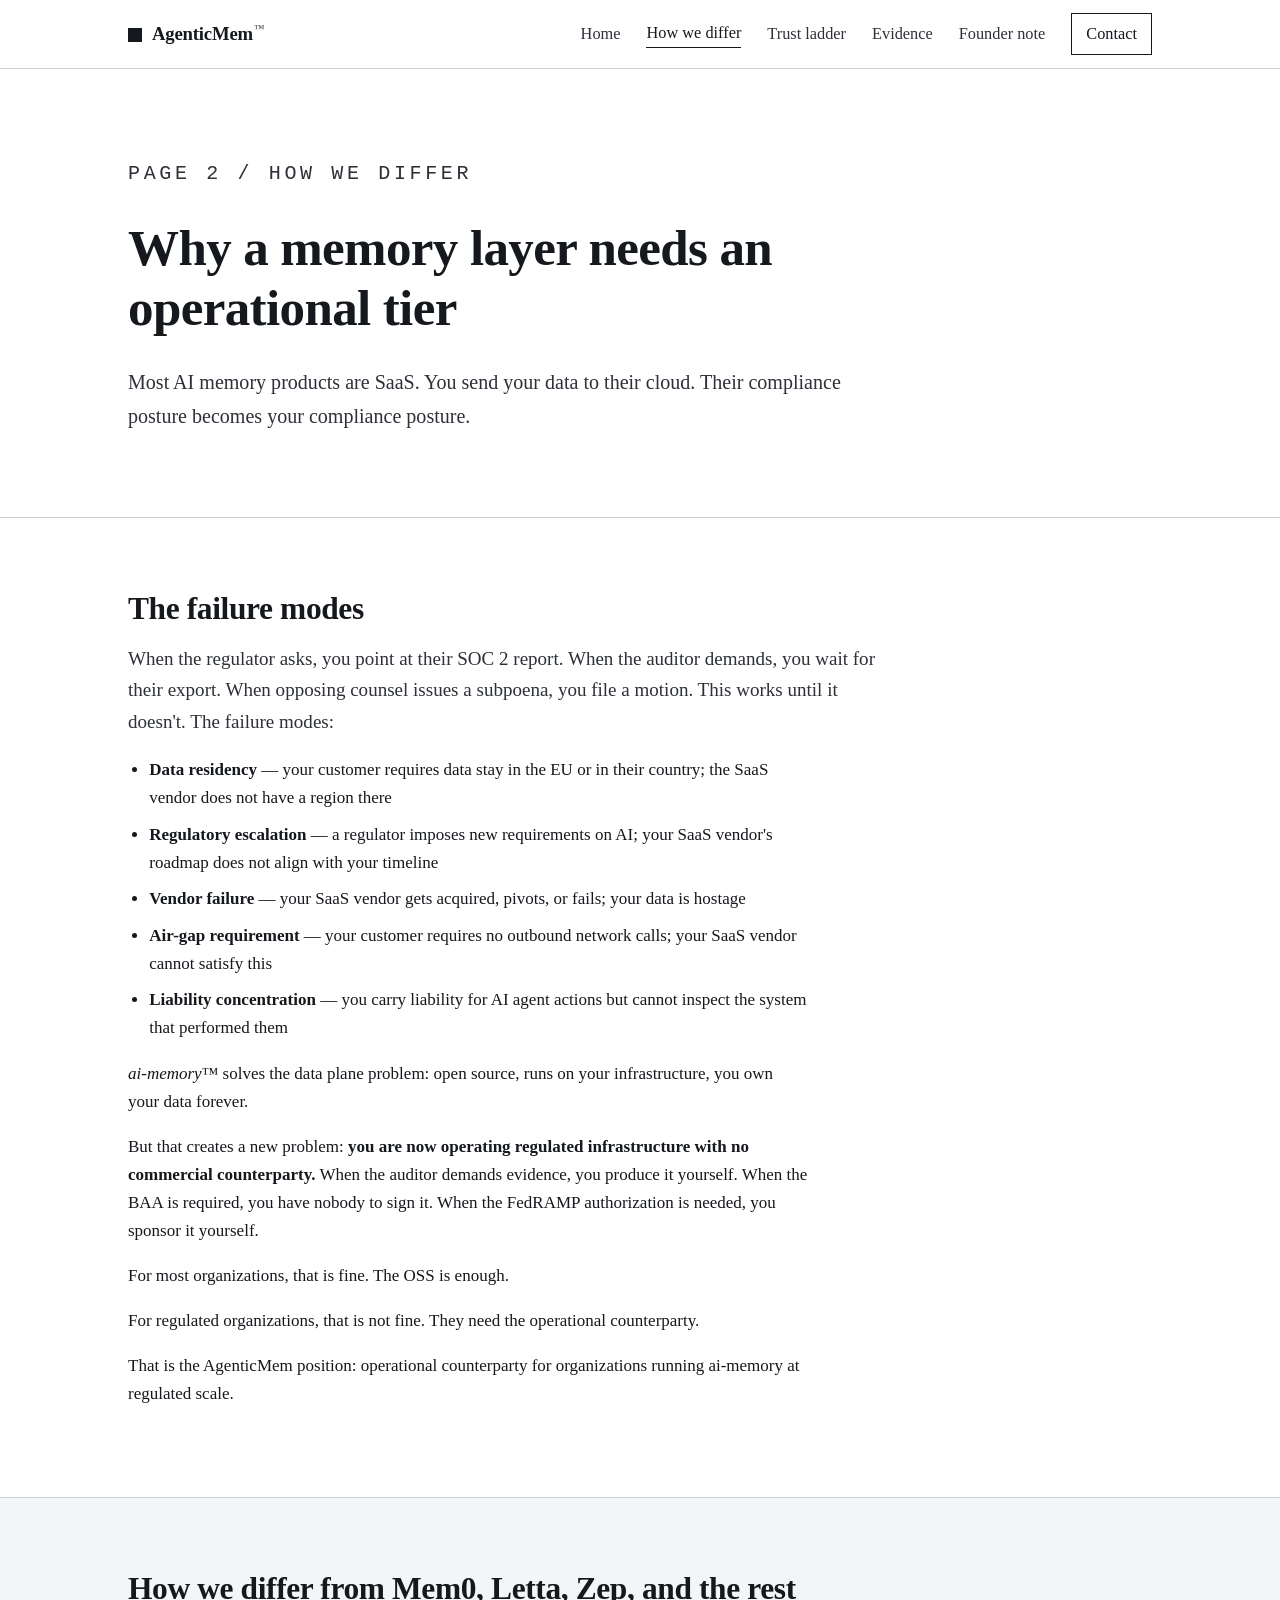
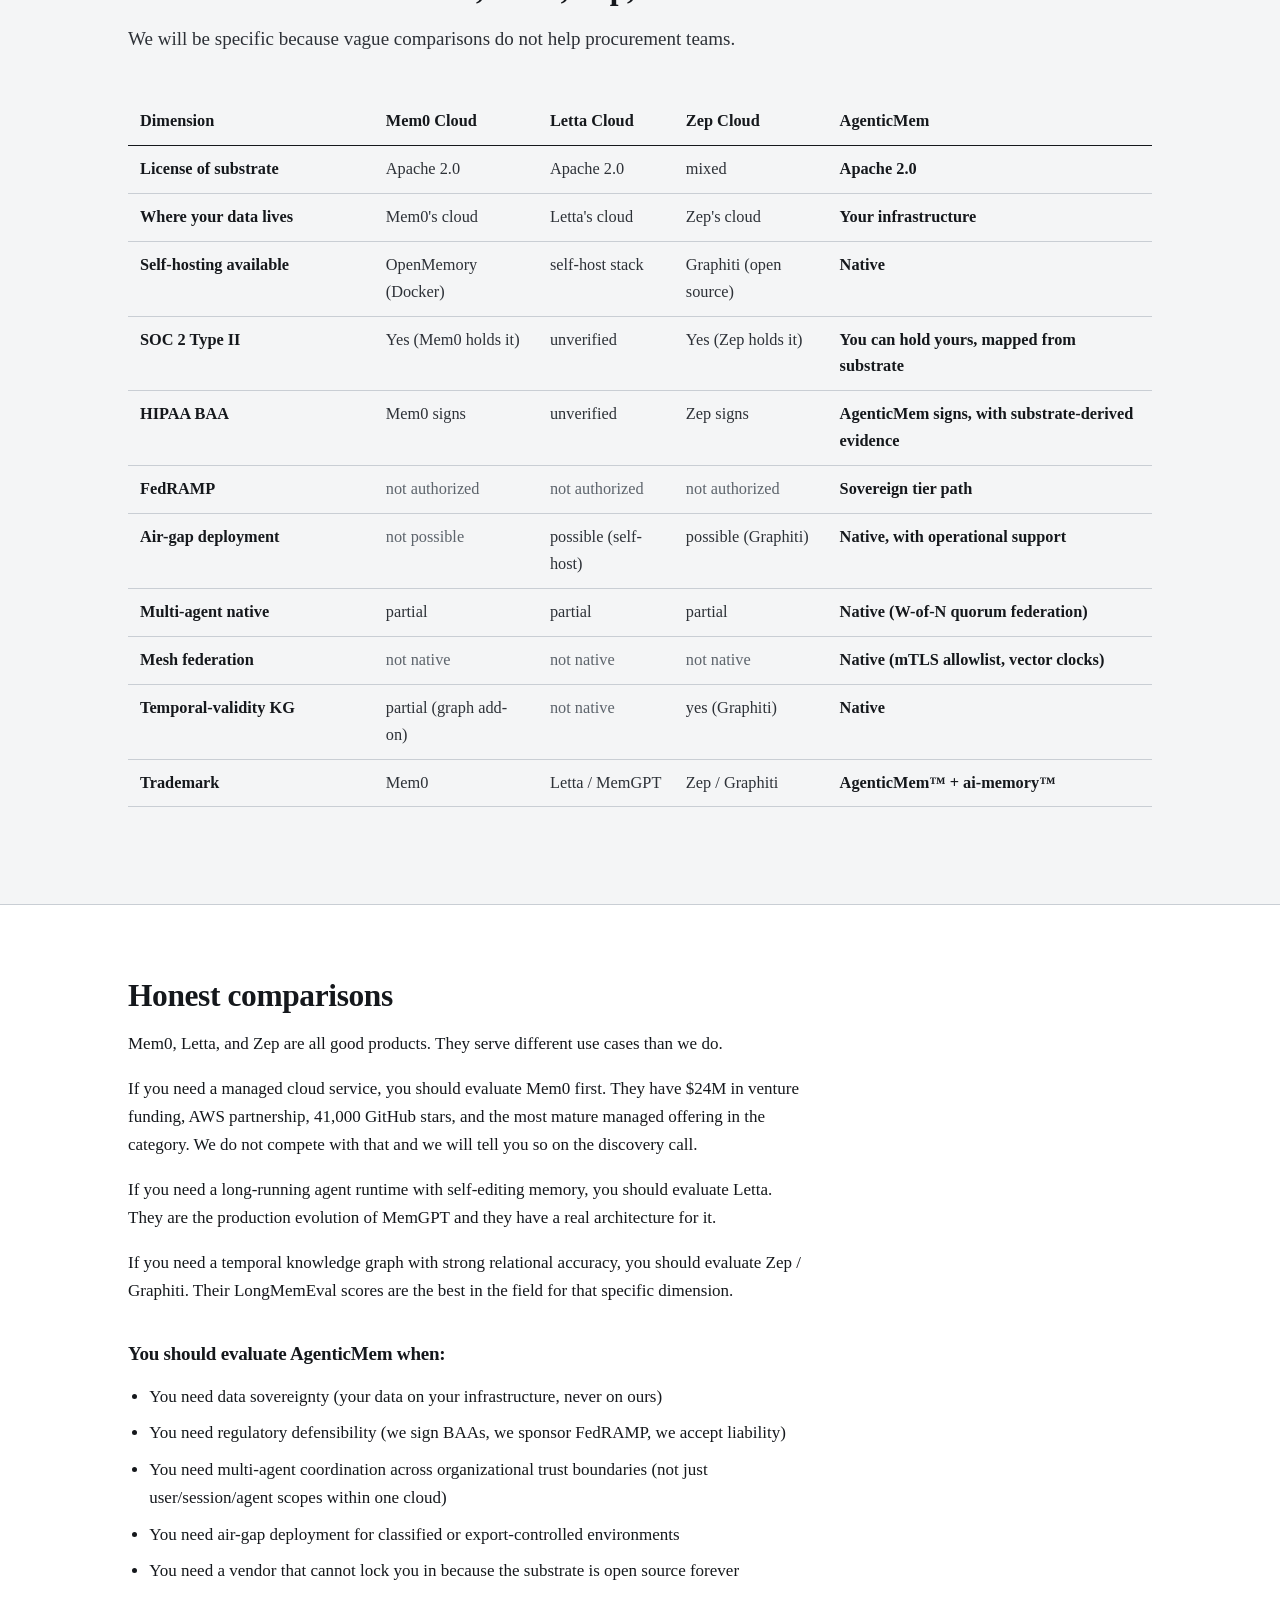
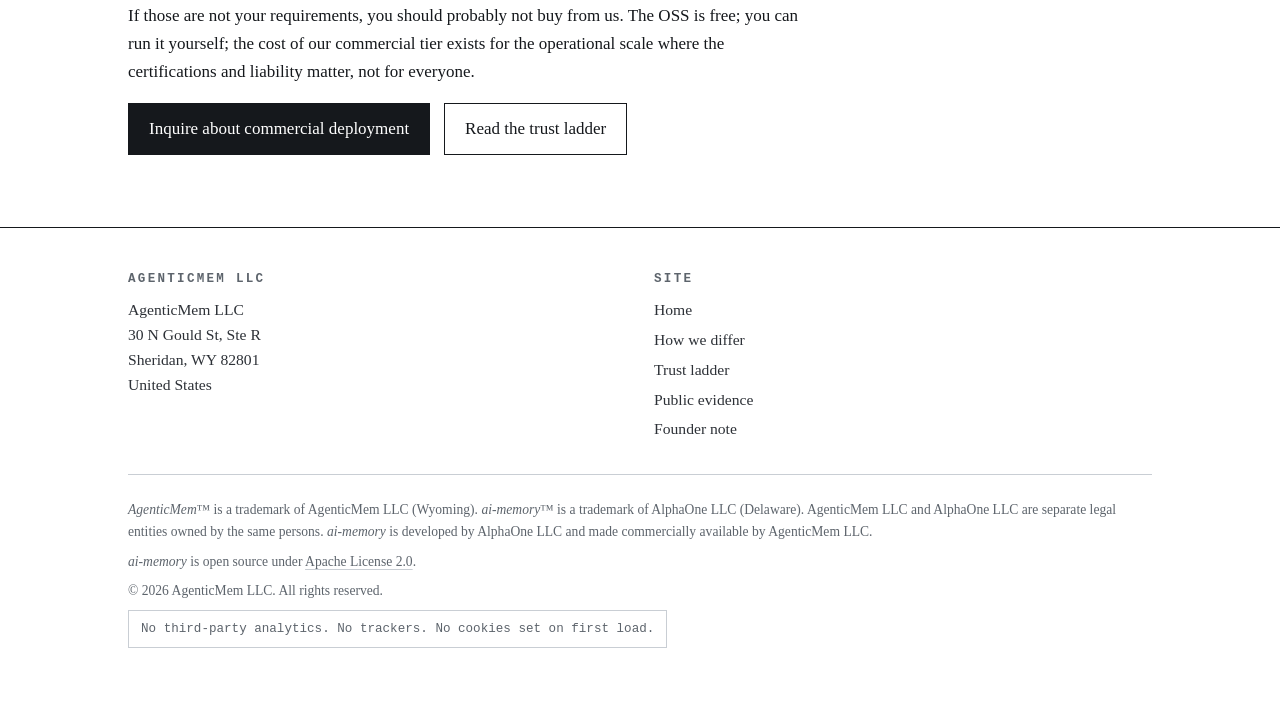
==== commit d84a9a64: "Make ownership disclosure explicit: 'owned by the same persons' Replace 'common ownership' procureme" ====
--- a/different.html
+++ b/different.html
@@ -209,7 +209,7 @@
       </div>
     </div>
     <div class="legal">
-      <p><em>AgenticMem</em>&trade; is a trademark of AgenticMem LLC. <em>ai-memory</em>&trade; is a trademark of AlphaOne LLC. AgenticMem LLC and AlphaOne LLC are separate entities under common ownership; <em>ai-memory</em> is developed by AlphaOne LLC and made commercially available by AgenticMem LLC.</p>
+      <p><em>AgenticMem</em>&trade; is a trademark of AgenticMem LLC (Wyoming). <em>ai-memory</em>&trade; is a trademark of AlphaOne LLC (Delaware). AgenticMem LLC and AlphaOne LLC are separate legal entities owned by the same persons. <em>ai-memory</em> is developed by AlphaOne LLC and made commercially available by AgenticMem LLC.</p>
       <p><em>ai-memory</em> is open source under <a href="https://www.apache.org/licenses/LICENSE-2.0">Apache License 2.0</a>.</p>
       <p>&copy; 2026 AgenticMem LLC. All rights reserved.</p>
       <p class="privacy-note">No third-party analytics. No trackers. No cookies set on first load.</p>
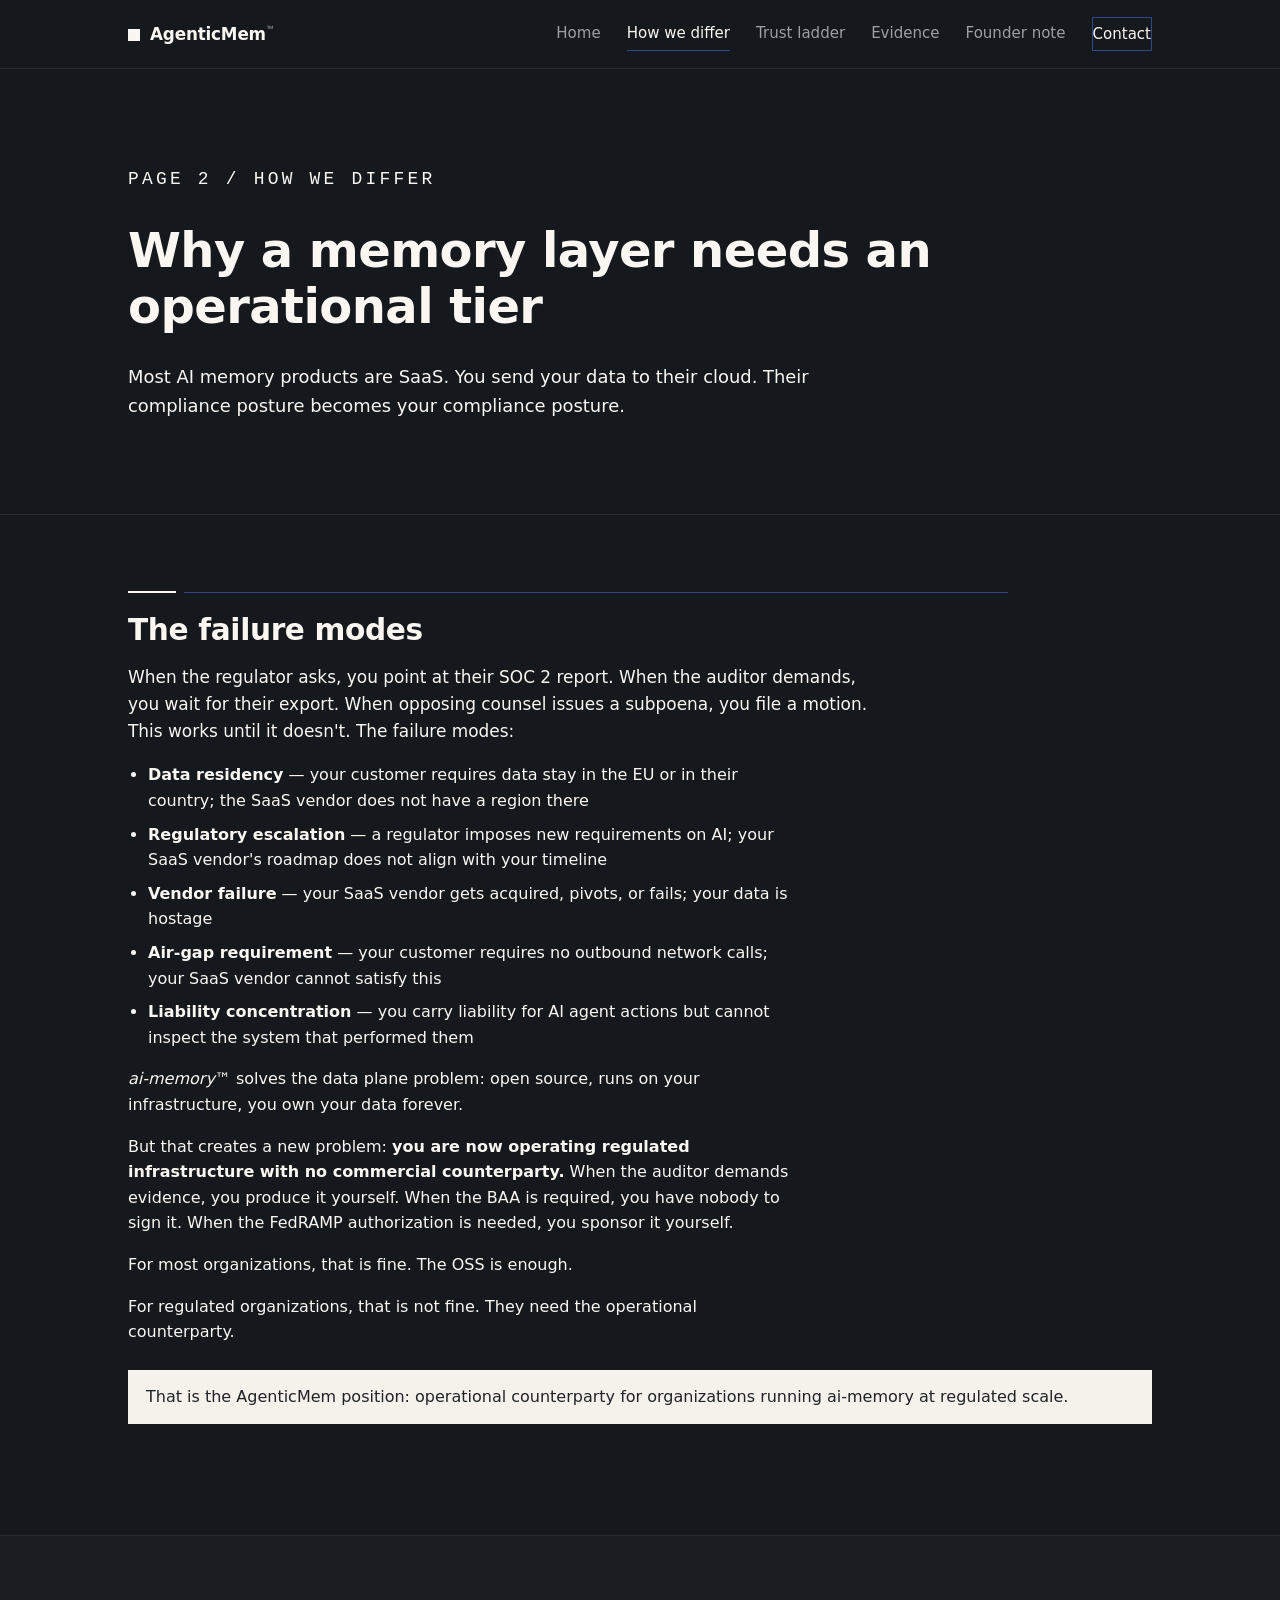
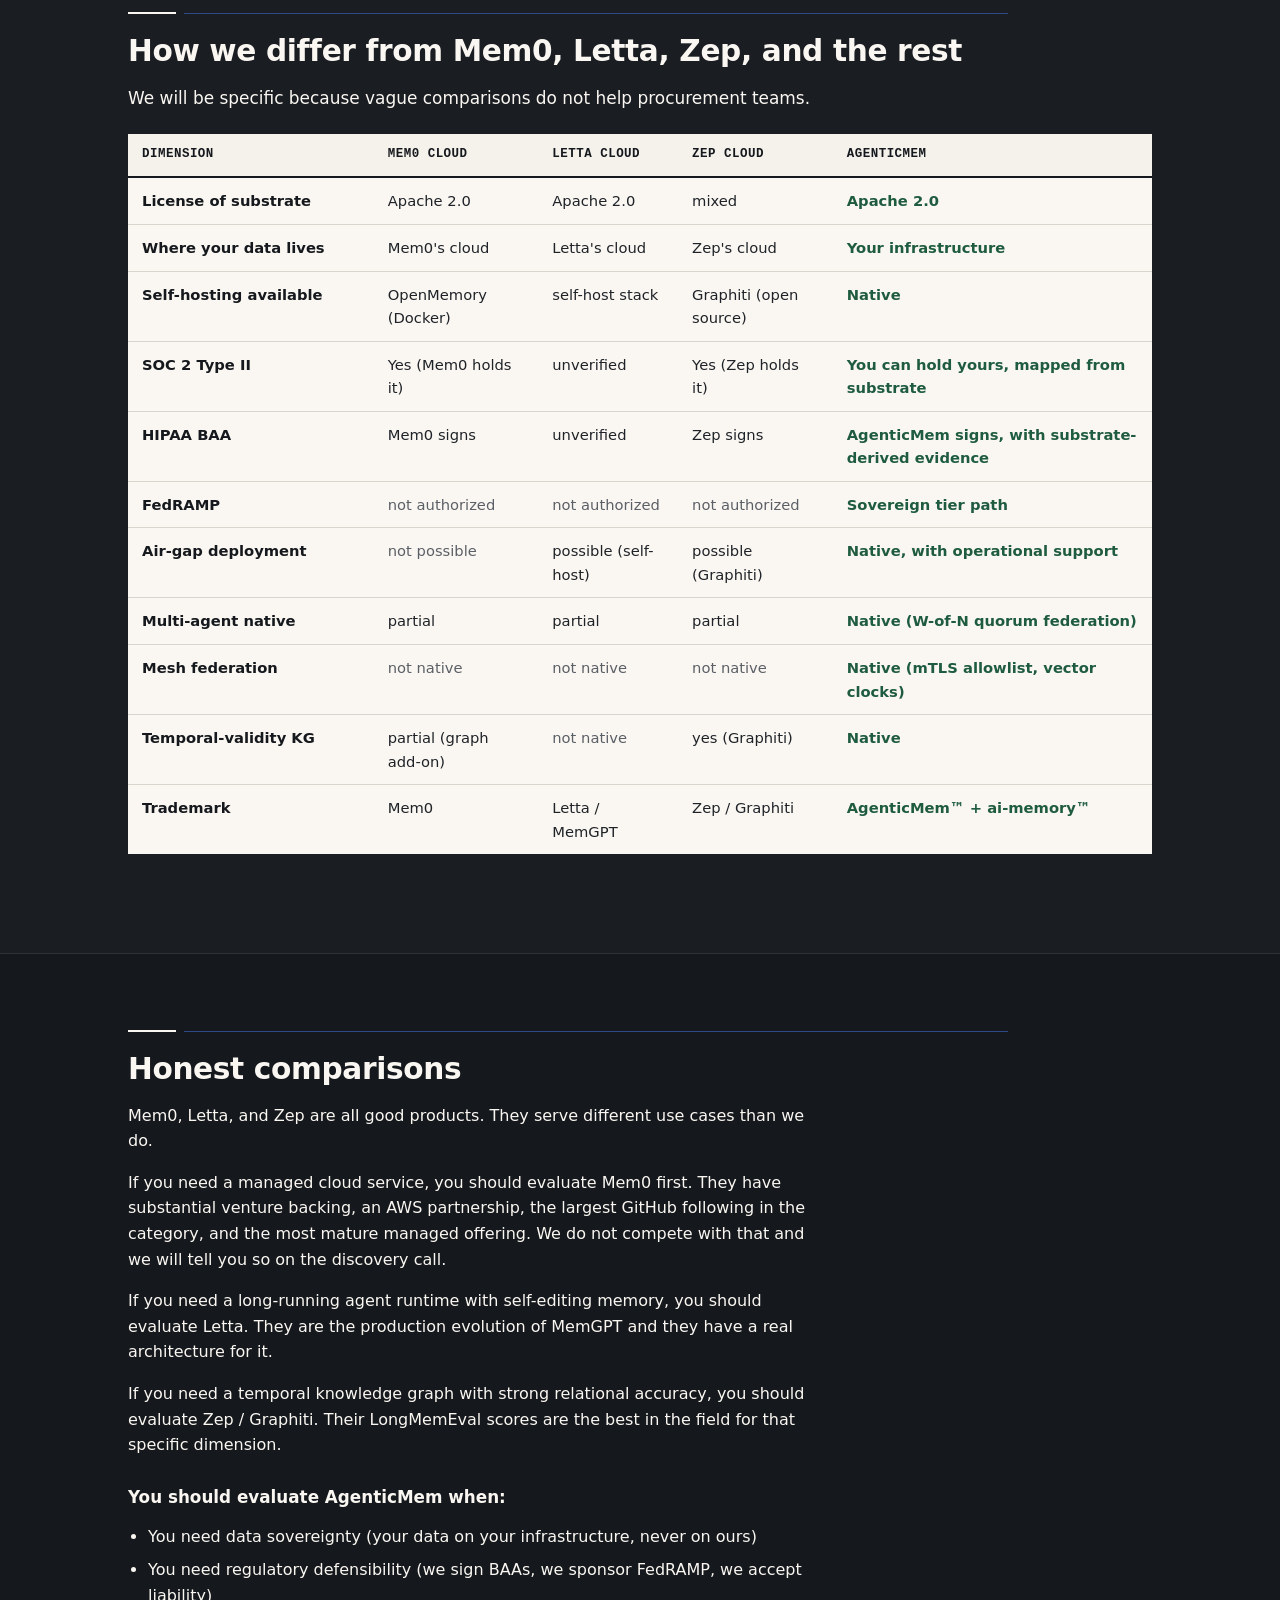
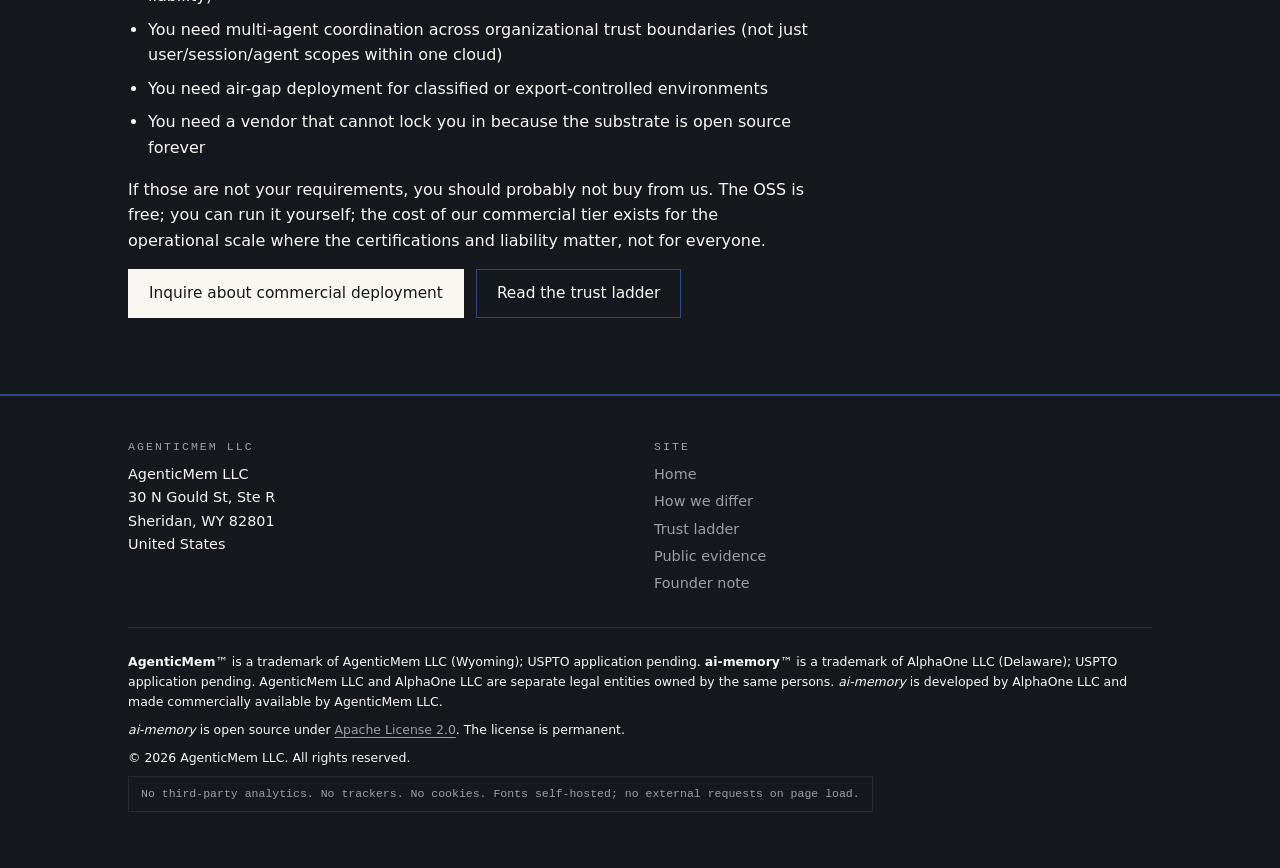
==== commit ad981664: "Apply v3.0 brand system + pricing deconfliction Brand System v3.0 (palette, typography, structural t" ====
--- a/different.html
+++ b/different.html
@@ -163,7 +163,7 @@
   <div class="container">
     <h2>Honest comparisons</h2>
     <p>Mem0, Letta, and Zep are all good products. They serve different use cases than we do.</p>
-    <p>If you need a managed cloud service, you should evaluate Mem0 first. They have $24M in venture funding, AWS partnership, 41,000 GitHub stars, and the most mature managed offering in the category. We do not compete with that and we will tell you so on the discovery call.</p>
+    <p>If you need a managed cloud service, you should evaluate Mem0 first. They have substantial venture backing, an AWS partnership, the largest GitHub following in the category, and the most mature managed offering. We do not compete with that and we will tell you so on the discovery call.</p>
     <p>If you need a long-running agent runtime with self-editing memory, you should evaluate Letta. They are the production evolution of MemGPT and they have a real architecture for it.</p>
     <p>If you need a temporal knowledge graph with strong relational accuracy, you should evaluate Zep / Graphiti. Their LongMemEval scores are the best in the field for that specific dimension.</p>
 
@@ -209,10 +209,10 @@
       </div>
     </div>
     <div class="legal">
-      <p><em>AgenticMem</em>&trade; is a trademark of AgenticMem LLC (Wyoming). <em>ai-memory</em>&trade; is a trademark of AlphaOne LLC (Delaware). AgenticMem LLC and AlphaOne LLC are separate legal entities owned by the same persons. <em>ai-memory</em> is developed by AlphaOne LLC and made commercially available by AgenticMem LLC.</p>
-      <p><em>ai-memory</em> is open source under <a href="https://www.apache.org/licenses/LICENSE-2.0">Apache License 2.0</a>.</p>
+      <p><strong>AgenticMem</strong>&trade; is a trademark of AgenticMem LLC (Wyoming); USPTO application pending. <strong>ai-memory</strong>&trade; is a trademark of AlphaOne LLC (Delaware); USPTO application pending. AgenticMem LLC and AlphaOne LLC are separate legal entities owned by the same persons. <em>ai-memory</em> is developed by AlphaOne LLC and made commercially available by AgenticMem LLC.</p>
+      <p><em>ai-memory</em> is open source under <a href="https://www.apache.org/licenses/LICENSE-2.0">Apache License 2.0</a>. The license is permanent.</p>
       <p>&copy; 2026 AgenticMem LLC. All rights reserved.</p>
-      <p class="privacy-note">No third-party analytics. No trackers. No cookies set on first load.</p>
+      <p class="privacy-note">No third-party analytics. No trackers. No cookies. Fonts self-hosted; no external requests on page load.</p>
     </div>
   </div>
 </footer>
--- a/style.css
+++ b/style.css
@@ -1,28 +1,93 @@
-/* AgenticMem - cold-mountain procurement-grade visual language.
-   Three-color palette: paper, ink, frost. One serif typeface for body.
-   One monospace for code. No gradients, no animations beyond hover. */
+/* AgenticMem Brand System v3.0 — website (dark default).
+   Source of truth: AgenticMem Brand System v3.0 Unification Spec.
+   Pre-loads "permanent record / counterparty / conservative / technical." */
+
+/* ============================================================ FONTS */
+
+@font-face {
+  font-family: "Inter";
+  font-style: normal;
+  font-weight: 400;
+  font-display: swap;
+  src: url("assets/fonts/inter-400.woff2") format("woff2");
+}
+@font-face {
+  font-family: "Inter";
+  font-style: normal;
+  font-weight: 500;
+  font-display: swap;
+  src: url("assets/fonts/inter-500.woff2") format("woff2");
+}
+@font-face {
+  font-family: "Inter";
+  font-style: normal;
+  font-weight: 600;
+  font-display: swap;
+  src: url("assets/fonts/inter-600.woff2") format("woff2");
+}
+@font-face {
+  font-family: "Inter";
+  font-style: normal;
+  font-weight: 700;
+  font-display: swap;
+  src: url("assets/fonts/inter-700.woff2") format("woff2");
+}
+@font-face {
+  font-family: "JetBrains Mono";
+  font-style: normal;
+  font-weight: 400;
+  font-display: swap;
+  src: url("assets/fonts/jetbrains-mono-400.woff2") format("woff2");
+}
+@font-face {
+  font-family: "JetBrains Mono";
+  font-style: normal;
+  font-weight: 700;
+  font-display: swap;
+  src: url("assets/fonts/jetbrains-mono-700.woff2") format("woff2");
+}
+
+/* ============================================================ TOKENS */
 
 :root {
-  --paper:       #ffffff;
-  --paper-soft:  #f4f5f6;
-  --paper-deep:  #ebedef;
-  --ink:         #15181c;
-  --ink-soft:    #2d3137;
-  --ink-mute:    #5d646c;
-  --frost:       #c9ced4;
-  --frost-soft:  #dee1e5;
-  --rule:        #15181c;
-  --accent:      #1d3a55;     /* deep slate-blue, used sparingly */
-  --code-bg:     #0f1216;
-  --code-ink:    #d8dde3;
-
-  --container:   1080px;
-  --measure:     680px;
-
-  --serif:  ui-serif, "Iowan Old Style", "Charter", "Source Serif Pro",
-            "Charter BT", Georgia, Cambria, "Times New Roman", Times, serif;
-  --mono:   ui-monospace, "SF Mono", "JetBrains Mono", Menlo, Consolas,
-            "Liberation Mono", monospace;
+  /* Palette tokens (verbatim from spec). */
+  --charcoal:        #15181c;
+  --iron-gall:       #1B2A4E;
+  --ink-body:        #1F2328;
+  --stone:           #5B5F66;
+  --hairline:        #D9D5CD;
+  --bone:            #FAF7F2;
+  --soft-bg:         #F5F2EC;
+  --white-text:      #FAF7F2;
+  --dark-muted:      #9CA0A6;
+
+  /* Status colors (functional, not decorative). */
+  --status-shipped:  #1F5C3F;
+  --status-pending:  #7A4A12;
+  --status-future:   #3D3A6E;
+
+  /* Dark theme (website default) — semantic mapping. */
+  --bg:              var(--charcoal);
+  --bg-soft:         #1a1d22;          /* one shade lighter than charcoal for subtle row alt */
+  --bg-tile-light:   var(--bone);      /* OSS / open / available card */
+  --bg-tile-dark:    var(--charcoal);  /* commercial / counterparty card */
+  --text:            var(--white-text);
+  --text-mute:       var(--dark-muted);
+  --text-on-light:   var(--ink-body);
+  --rule-soft:       rgba(217, 213, 205, 0.10);
+  --rule-strong:     rgba(217, 213, 205, 0.22);
+  --accent:          var(--iron-gall);
+  --accent-on-dark:  #2f4988;          /* iron-gall lightened for dark-mode hairlines */
+
+  /* Iron-gall darkens visibly on light tiles, brightens slightly on dark.
+     The token --accent stays #1B2A4E by spec; we use --accent-on-dark only
+     for hairlines that would otherwise be invisible on charcoal. */
+
+  --container:       1080px;
+  --measure:         680px;
+
+  --font-sans: "Inter", system-ui, -apple-system, "Segoe UI", Roboto, sans-serif;
+  --font-mono: "JetBrains Mono", ui-monospace, "SF Mono", Menlo, Consolas, monospace;
 }
 
 * { box-sizing: border-box; }
@@ -30,92 +95,109 @@
 html, body {
   margin: 0;
   padding: 0;
-  background: var(--paper);
-  color: var(--ink);
-  font-family: var(--serif);
-  font-size: 17px;
-  line-height: 1.65;
+  background: var(--bg);
+  color: var(--text);
+  font-family: var(--font-sans);
+  font-size: 16px;
+  line-height: 1.6;
+  font-feature-settings: "ss01", "cv11";  /* Inter stylistic alternates: alt 1, single-storey a */
   -webkit-font-smoothing: antialiased;
   -moz-osx-font-smoothing: grayscale;
   text-rendering: optimizeLegibility;
 }
 
+/* ============================================================ BASIC ELEMENTS */
+
 a {
-  color: var(--ink);
+  color: var(--text);
   text-decoration: underline;
   text-underline-offset: 3px;
   text-decoration-thickness: 1px;
-  text-decoration-color: var(--frost);
-}
-a:hover { text-decoration-color: var(--ink); }
+  text-decoration-color: var(--text-mute);
+  transition: text-decoration-color 0.12s ease, color 0.12s ease;
+}
+a:hover {
+  color: var(--accent-on-dark);
+  text-decoration-color: var(--accent-on-dark);
+}
 
 h1, h2, h3, h4 {
-  font-family: var(--serif);
-  font-weight: 600;
+  font-family: var(--font-sans);
+  font-weight: 700;
   letter-spacing: -0.012em;
   line-height: 1.18;
-  margin: 0 0 0.5em;
-  color: var(--ink);
+  margin: 0 0 0.6em;
+  color: var(--text);
 }
 h1 { font-size: clamp(2.0rem, 4.4vw, 3.0rem); }
-h2 { font-size: clamp(1.45rem, 2.6vw, 1.85rem); }
-h3 { font-size: 1.12rem; }
-h4 { font-size: 1.0rem; letter-spacing: 0.02em; text-transform: uppercase; color: var(--ink-soft); }
-
-p { margin: 0 0 1em; max-width: var(--measure); }
-
+h2 { font-size: clamp(1.5rem, 2.6vw, 1.85rem); font-weight: 600; }
+h3 { font-size: 1.05rem; font-weight: 600; letter-spacing: 0; }
+h4 {
+  font-family: var(--font-mono);
+  font-size: 0.78rem;
+  letter-spacing: 0.16em;
+  text-transform: uppercase;
+  color: var(--text-mute);
+  font-weight: 400;
+}
+
+p {
+  margin: 0 0 1em;
+  max-width: var(--measure);
+  color: var(--text);
+}
 .wide p, .wide ul, .wide ol { max-width: none; }
 
-strong { font-weight: 600; color: var(--ink); }
+strong { font-weight: 600; color: var(--text); }
+em { font-style: italic; }
 
 ul, ol { padding-left: 1.25em; max-width: var(--measure); }
 li { margin: 0.25em 0; }
 
 code {
-  font-family: var(--mono);
-  font-size: 0.88em;
-  background: var(--paper-soft);
-  padding: 0.1em 0.35em;
-  border-radius: 2px;
-  border: 1px solid var(--frost-soft);
-  color: var(--ink-soft);
+  font-family: var(--font-mono);
+  font-size: 0.86em;
+  background: rgba(217, 213, 205, 0.08);
+  padding: 0.08em 0.4em;
+  border-radius: 0;
+  border: 1px solid var(--rule-soft);
+  color: var(--text);
 }
 
 pre {
-  font-family: var(--mono);
-  background: var(--code-bg);
-  color: var(--code-ink);
-  font-size: 0.88rem;
-  line-height: 1.6;
-  padding: 18px 20px;
-  border-radius: 3px;
+  font-family: var(--font-mono);
+  background: #0c0f12;
+  color: var(--bone);
+  font-size: 0.86rem;
+  line-height: 1.55;
+  padding: 18px 22px;
   overflow-x: auto;
-  border: 1px solid var(--ink);
-  margin: 1.25em 0;
+  border-left: 2px solid var(--accent-on-dark);
+  margin: 1.2em 0;
+  max-width: none;
 }
 pre code { background: transparent; border: 0; padding: 0; color: inherit; font-size: inherit; }
 
 hr {
   border: 0;
-  border-top: 1px solid var(--frost);
-  margin: 4rem 0;
+  border-top: 1px solid var(--rule-soft);
+  margin: 3.5rem 0;
 }
 
 blockquote {
   margin: 1.5em 0;
   padding: 0.6em 1.2em;
-  border-left: 2px solid var(--ink);
-  color: var(--ink-soft);
-  font-style: italic;
+  border-left: 2px solid var(--accent-on-dark);
+  color: var(--text-mute);
 }
 
 .container { max-width: var(--container); margin: 0 auto; padding: 0 28px; }
 
-/* -------------------------------------------------------------- header */
+/* ============================================================ HEADER */
 
 .site-header {
-  border-bottom: 1px solid var(--frost);
-  background: var(--paper);
+  border-bottom: 1px solid var(--rule-soft);
+  background: var(--bg);
 }
 .header-row {
   display: flex;
@@ -129,70 +211,163 @@
   align-items: baseline;
   gap: 10px;
   text-decoration: none;
-  color: var(--ink);
-}
+  color: var(--text);
+}
+.brand:hover { color: var(--text); text-decoration: none; }
 .brand-mark {
   display: inline-block;
-  width: 14px; height: 14px;
-  background: var(--ink);
-  transform: translateY(2px);
+  width: 12px; height: 12px;
+  background: var(--bone);
+  transform: translateY(1px);
 }
 .brand-name {
-  font-family: var(--serif);
+  font-family: var(--font-sans);
   font-weight: 600;
   letter-spacing: -0.01em;
-  font-size: 1.1rem;
-}
-.brand-tm { font-size: 0.62rem; vertical-align: super; color: var(--ink-mute); margin-left: 1px; }
+  font-size: 1.05rem;
+}
+.brand-tm {
+  font-family: var(--font-mono);
+  font-size: 0.62rem;
+  vertical-align: super;
+  color: var(--text-mute);
+  margin-left: 1px;
+  font-weight: 400;
+}
 
 .nav { display: flex; align-items: center; gap: 26px; flex-wrap: wrap; }
 .nav a {
-  color: var(--ink-soft);
+  color: var(--text-mute);
   text-decoration: none;
-  font-size: 0.96rem;
-  font-family: var(--serif);
-}
-.nav a:hover { color: var(--ink); }
-.nav a.active { color: var(--ink); border-bottom: 1px solid var(--ink); }
+  font-size: 0.94rem;
+  font-family: var(--font-sans);
+  font-weight: 500;
+  padding: 4px 0;
+  border-bottom: 1px solid transparent;
+}
+.nav a:hover { color: var(--text); }
+.nav a.active {
+  color: var(--text);
+  border-bottom-color: var(--accent-on-dark);
+}
 .nav-cta {
-  border: 1px solid var(--ink);
-  padding: 7px 14px;
-  color: var(--ink) !important;
-}
-.nav-cta:hover { background: var(--ink); color: var(--paper) !important; }
-
-/* -------------------------------------------------------------- hero */
+  border: 1px solid var(--accent-on-dark) !important;
+  padding: 7px 16px;
+  color: var(--text) !important;
+  border-bottom-style: solid !important;
+}
+.nav-cta:hover {
+  background: var(--accent);
+  color: var(--bone) !important;
+  border-color: var(--accent) !important;
+}
+
+/* ============================================================ HERO */
 
 .hero {
-  padding: 88px 0 64px;
-  border-bottom: 1px solid var(--frost);
+  padding: 96px 0 76px;
+  border-bottom: 1px solid var(--rule-soft);
 }
 .eyebrow {
-  font-family: var(--mono);
+  font-family: var(--font-mono);
+  font-weight: 400;
   text-transform: uppercase;
   letter-spacing: 0.18em;
-  font-size: 0.74rem;
-  color: var(--ink-mute);
+  font-size: 0.72rem;
+  color: var(--text-mute);
   margin: 0 0 28px;
 }
 .hero h1 {
   margin: 0 0 28px;
   max-width: 880px;
-}
-.hero p { font-size: 1.18rem; color: var(--ink-soft); max-width: 720px; }
-.hero p.callout {
-  font-size: 1.05rem;
-  color: var(--ink);
-  border-left: 2px solid var(--ink);
-  padding: 0.6em 1.1em;
+  font-weight: 700;
+}
+.hero p {
+  font-size: 1.12rem;
+  color: var(--text);
+  max-width: 720px;
+}
+
+/* ============================================================ KEYSTONE TICK
+   The single most distinctive element. Short bone rule (~36pt, 2pt) followed
+   by a longer iron-gall hairline (0.5pt) extending the full width.
+   On dark mode the short rule is bone (not charcoal), so it is visible. */
+
+.keystone-tick {
+  display: flex;
+  align-items: center;
+  gap: 8px;
+  margin: 0 0 28px;
+  height: 2px;
+}
+.keystone-tick::before {
+  content: "";
+  display: block;
+  width: 48px;            /* ~36pt */
+  height: 2px;
+  background: var(--text);
+  flex: 0 0 auto;
+}
+.keystone-tick::after {
+  content: "";
+  display: block;
+  height: 1px;
+  background: var(--accent-on-dark);
+  flex: 1 1 auto;
+}
+
+/* Auto-applied keystone tick under section eyebrow → above h2. */
+.section-num { position: relative; }
+.section h2,
+.section .h2-keystone {
+  position: relative;
+  padding-top: 22px;
+  margin-top: 0;
+}
+.section h2::before {
+  content: "";
+  position: absolute;
+  top: 0;
+  left: 0;
+  width: 48px;
+  height: 2px;
+  background: var(--text);
+}
+.section h2::after {
+  content: "";
+  position: absolute;
+  top: 1px;                /* aligned to mid of the 2pt rule */
+  left: 56px;              /* 48 short rule + 8 gap */
+  right: 0;
+  height: 1px;
+  background: var(--accent-on-dark);
+}
+
+/* Hero h1 does not get a keystone tick. */
+.hero h1::before, .hero h1::after { content: none; }
+
+/* ============================================================ PULL-QUOTE / CALLOUT
+   soft-bg background, no border, no quotation marks. Ends with charcoal-bold
+   lead phrase. */
+
+p.callout {
+  background: var(--soft-bg);
+  color: var(--text-on-light);
+  padding: 14px 18px;
   margin: 1.6em 0 2.2em;
-  font-style: italic;
-}
+  font-weight: 500;
+  font-style: normal;
+  border-left: 0;
+  max-width: none;
+}
+p.callout strong { color: var(--charcoal); font-weight: 700; }
+
+/* ============================================================ BUTTONS */
 
 .cta-row {
   display: flex;
   flex-wrap: wrap;
-  gap: 14px;
+  gap: 12px;
   margin: 8px 0 0;
 }
 
@@ -200,81 +375,151 @@
   display: inline-flex;
   align-items: center;
   padding: 11px 20px;
-  font-family: var(--serif);
-  font-size: 1rem;
+  font-family: var(--font-sans);
+  font-size: 0.96rem;
+  font-weight: 500;
   text-decoration: none;
-  border: 1px solid var(--ink);
-  transition: background 0.12s ease, color 0.12s ease;
-}
-.btn-primary { background: var(--ink); color: var(--paper); }
-.btn-primary:hover { background: var(--paper); color: var(--ink); }
-.btn-ghost { background: var(--paper); color: var(--ink); }
-.btn-ghost:hover { background: var(--ink); color: var(--paper); }
-
-/* -------------------------------------------------------------- sections */
-
-.section { padding: 72px 0; border-bottom: 1px solid var(--frost); }
+  border: 1px solid var(--text);
+  background: transparent;
+  color: var(--text);
+  transition: background 0.12s ease, color 0.12s ease, border-color 0.12s ease;
+}
+.btn:hover { text-decoration: none; }
+.btn-primary {
+  background: var(--bone);
+  color: var(--charcoal);
+  border-color: var(--bone);
+}
+.btn-primary:hover {
+  background: var(--accent);
+  color: var(--bone);
+  border-color: var(--accent);
+}
+.btn-ghost {
+  border-color: var(--accent-on-dark);
+  color: var(--text);
+}
+.btn-ghost:hover {
+  background: var(--accent);
+  color: var(--bone);
+  border-color: var(--accent);
+}
+
+/* ============================================================ SECTIONS */
+
+.section { padding: 76px 0; border-bottom: 1px solid var(--rule-soft); }
 .section:last-of-type { border-bottom: 0; }
-.section-alt { background: var(--paper-soft); }
+.section-alt { background: var(--bg-soft); }
 
 .section h2 { margin-bottom: 16px; max-width: 880px; }
-.section h3 { margin-top: 2em; margin-bottom: 0.5em; }
+.section h3 { margin-top: 1.8em; margin-bottom: 0.5em; }
 .section h3:first-child { margin-top: 0; }
 
 .lede {
-  font-size: 1.12rem;
-  color: var(--ink-soft);
+  font-size: 1.06rem;
+  color: var(--text);
   max-width: 760px;
 }
 
 .section-num {
-  font-family: var(--mono);
+  font-family: var(--font-mono);
+  font-weight: 400;
   font-size: 0.72rem;
-  letter-spacing: 0.18em;
+  letter-spacing: 0.16em;
   text-transform: uppercase;
-  color: var(--ink-mute);
+  color: var(--text-mute);
   margin: 0 0 14px;
 }
 
 .section ul.spaced li,
-.section ol.spaced li { margin: 0.5em 0; }
-
-/* -------------------------------------------------------------- bullet table (procurement-style) */
-
+.section ol.spaced li { margin: 0.5em 0; color: var(--text); }
+
+/* ============================================================ FACT TABLE */
+
+.fact-table-wrap { overflow-x: auto; margin: 1.4em 0; }
 .fact-table {
   width: 100%;
   border-collapse: collapse;
-  margin: 1.5em 0;
-  font-size: 0.96rem;
-  max-width: none;
+  font-size: 0.92rem;
+  max-width: none;
+  background: var(--bone);
+  color: var(--text-on-light);
 }
 .fact-table th, .fact-table td {
   text-align: left;
-  padding: 10px 12px;
-  border-bottom: 1px solid var(--frost);
+  padding: 11px 14px;
+  border-bottom: 1px solid var(--hairline);
   vertical-align: top;
 }
 .fact-table thead th {
-  border-bottom: 1px solid var(--ink);
+  background: var(--soft-bg);
   font-weight: 600;
-  color: var(--ink);
-  background: var(--paper-soft);
-}
-.fact-table tbody th { font-weight: 600; color: var(--ink); width: 24%; }
-.fact-table td { color: var(--ink-soft); }
-.fact-table .yes { color: var(--ink); font-weight: 600; }
-.fact-table .no { color: var(--ink-mute); }
-
-.fact-table-wrap { overflow-x: auto; }
-
-/* -------------------------------------------------------------- step list */
+  color: var(--charcoal);
+  border-bottom: 2px solid var(--charcoal);
+  font-family: var(--font-mono);
+  font-size: 0.78rem;
+  letter-spacing: 0.04em;
+  text-transform: uppercase;
+}
+.fact-table tbody th {
+  font-weight: 600;
+  color: var(--charcoal);
+  width: 24%;
+}
+.fact-table td { color: var(--ink-body); }
+.fact-table .yes { color: var(--status-shipped); font-weight: 600; }
+.fact-table .no  { color: var(--stone); }
+.fact-table tbody tr:last-child th,
+.fact-table tbody tr:last-child td { border-bottom: 0; }
+
+/* ============================================================ STEP LIST (TRUST LADDER) */
 
 .steps { list-style: none; padding: 0; margin: 0; max-width: none; }
 .steps > li {
-  padding: 28px 0 32px;
-  border-bottom: 1px solid var(--frost);
-}
-.steps > li:last-child { border-bottom: 0; }
+  border: 1px solid var(--rule-soft);
+  margin: 0 0 16px;
+  padding: 24px 24px 22px;
+  position: relative;
+}
+.steps > li.tile-oss {
+  background: var(--bone);
+  color: var(--text-on-light);
+  border-color: var(--hairline);
+}
+.steps > li.tile-oss .step-num,
+.steps > li.tile-oss .step-meta { color: var(--stone); }
+.steps > li.tile-oss .step-title { color: var(--charcoal); }
+.steps > li.tile-oss .step-body { color: var(--ink-body); }
+.steps > li.tile-oss .step-use { color: var(--stone); }
+.steps > li.tile-oss .step-use strong { color: var(--charcoal); }
+.steps > li.tile-oss code {
+  background: var(--soft-bg);
+  border-color: var(--hairline);
+  color: var(--charcoal);
+}
+.steps > li.tile-oss::before {
+  /* keystone tick top-left for OSS tiles */
+  content: "";
+  position: absolute;
+  top: 0; left: 0;
+  width: 48px; height: 2px;
+  background: var(--charcoal);
+}
+
+.steps > li.tile-commercial {
+  background: var(--charcoal);
+  color: var(--text);
+  border-color: var(--rule-strong);
+}
+.steps > li.tile-commercial::before {
+  /* iron-gall band across entire top edge for commercial tiles */
+  content: "";
+  position: absolute;
+  top: -1px; left: -1px; right: -1px;
+  height: 3px;
+  background: var(--accent-on-dark);
+}
+
 .step-head {
   display: flex;
   flex-wrap: wrap;
@@ -283,38 +528,52 @@
   margin: 0 0 6px;
 }
 .step-num {
-  font-family: var(--mono);
-  font-size: 0.78rem;
+  font-family: var(--font-mono);
+  font-size: 0.72rem;
   letter-spacing: 0.18em;
-  color: var(--ink-mute);
   text-transform: uppercase;
-  min-width: 5em;
-}
-.step-title { font-size: 1.18rem; font-weight: 600; color: var(--ink); }
+  min-width: 4.5em;
+}
+.step-title { font-size: 1.1rem; font-weight: 600; }
 .step-meta {
-  font-family: var(--mono);
-  font-size: 0.78rem;
-  color: var(--ink-mute);
-}
-.step-body { color: var(--ink-soft); margin: 6px 0 0; max-width: 760px; }
-.step-use {
-  margin-top: 10px;
-  font-size: 0.94rem;
-  color: var(--ink-mute);
-}
-.step-use strong { color: var(--ink-soft); }
-
-/* -------------------------------------------------------------- evidence list */
+  font-family: var(--font-mono);
+  font-size: 0.74rem;
+}
+.step-body { margin: 6px 0 0; max-width: 760px; }
+.step-use { margin-top: 10px; font-size: 0.92rem; }
+.step-use strong { font-weight: 600; }
+
+/* ============================================================ EVIDENCE BLOCKS */
 
 .evidence-block {
-  padding: 24px 0;
-  border-bottom: 1px solid var(--frost);
-}
-.evidence-block:last-child { border-bottom: 0; }
-.evidence-block h3 { margin-top: 0; }
+  background: var(--bone);
+  color: var(--text-on-light);
+  padding: 22px 24px;
+  margin: 0 0 14px;
+  border-left: 2px solid var(--charcoal);
+}
+.evidence-block h3 {
+  margin-top: 0;
+  color: var(--charcoal);
+  font-weight: 600;
+  font-family: var(--font-mono);
+  font-size: 0.82rem;
+  text-transform: uppercase;
+  letter-spacing: 0.1em;
+}
+.evidence-block p { color: var(--ink-body); margin: 0 0 0.5em; }
+.evidence-block a { color: var(--charcoal); text-decoration-color: var(--accent); }
+.evidence-block a:hover { color: var(--accent); text-decoration-color: var(--accent); }
+.evidence-block code {
+  background: var(--soft-bg);
+  border-color: var(--hairline);
+  color: var(--charcoal);
+}
 .evidence-block ul { margin: 0.4em 0 0; }
-
-/* -------------------------------------------------------------- pricing tiers */
+.evidence-block li { color: var(--ink-body); }
+.evidence-block li strong { color: var(--charcoal); }
+
+/* ============================================================ PRICING RANGE LIST */
 
 .range-list {
   list-style: none;
@@ -323,138 +582,220 @@
   max-width: none;
 }
 .range-list li {
-  padding: 14px 0;
-  border-bottom: 1px solid var(--frost);
+  padding: 16px 0;
+  border-bottom: 1px solid var(--rule-soft);
   display: grid;
   grid-template-columns: 1fr 2fr;
   gap: 18px;
-  font-size: 0.98rem;
+  font-size: 0.96rem;
 }
 .range-list li:last-child { border-bottom: 0; }
-.range-list .tier-name { color: var(--ink); font-weight: 600; }
-.range-list .tier-detail { color: var(--ink-soft); }
+.range-list .tier-name { font-weight: 600; }
+.range-list .tier-detail { color: var(--text-mute); }
 @media (max-width: 640px) {
   .range-list li { grid-template-columns: 1fr; gap: 4px; }
 }
 
-/* -------------------------------------------------------------- audience cards */
+/* ============================================================ AUDIENCE GRID
+   OSS / open / available pattern: bone background, hairline border,
+   keystone tick top-left. */
 
 .audience-grid {
   display: grid;
   grid-template-columns: repeat(auto-fit, minmax(290px, 1fr));
-  gap: 0;
-  border-top: 1px solid var(--frost);
-  border-left: 1px solid var(--frost);
-  margin: 1.5em 0;
+  gap: 14px;
+  margin: 1.6em 0;
   max-width: none;
 }
 .audience-card {
-  padding: 28px 26px;
-  border-right: 1px solid var(--frost);
-  border-bottom: 1px solid var(--frost);
-  background: var(--paper);
-}
-.audience-card h3 { margin: 0 0 8px; font-size: 1.05rem; }
-.audience-card p { color: var(--ink-soft); margin: 0; font-size: 0.97rem; }
-
-/* -------------------------------------------------------------- contact block */
+  background: var(--bone);
+  color: var(--text-on-light);
+  padding: 26px 24px;
+  position: relative;
+  border: 1px solid var(--hairline);
+}
+.audience-card::before {
+  content: "";
+  position: absolute;
+  top: 0; left: 0;
+  width: 48px; height: 2px;
+  background: var(--charcoal);
+}
+.audience-card h3 {
+  margin: 0 0 8px;
+  font-size: 1rem;
+  color: var(--charcoal);
+}
+.audience-card p {
+  margin: 0;
+  color: var(--ink-body);
+  font-size: 0.93rem;
+  max-width: none;
+  line-height: 1.55;
+}
+
+/* ============================================================ CONTACT ROW */
 
 .contact-row {
   display: grid;
   grid-template-columns: repeat(auto-fit, minmax(260px, 1fr));
-  gap: 0;
+  gap: 14px;
   margin: 1.5em 0;
-  border-top: 1px solid var(--frost);
-  border-left: 1px solid var(--frost);
   max-width: none;
 }
 .contact-row > div {
-  padding: 22px 24px;
-  border-right: 1px solid var(--frost);
-  border-bottom: 1px solid var(--frost);
-}
-.contact-row h3 { font-size: 0.84rem; text-transform: uppercase; letter-spacing: 0.14em; margin: 0 0 8px; color: var(--ink-mute); font-family: var(--mono); font-weight: 600; }
-.contact-row p { margin: 0; color: var(--ink-soft); font-size: 0.97rem; }
-.contact-row a { color: var(--ink); }
-
-/* -------------------------------------------------------------- footer */
+  background: var(--bone);
+  color: var(--text-on-light);
+  padding: 22px 22px;
+  position: relative;
+  border: 1px solid var(--hairline);
+}
+.contact-row > div::before {
+  content: "";
+  position: absolute;
+  top: 0; left: 0;
+  width: 48px; height: 2px;
+  background: var(--charcoal);
+}
+.contact-row h3 {
+  font-family: var(--font-mono);
+  font-size: 0.74rem;
+  text-transform: uppercase;
+  letter-spacing: 0.14em;
+  margin: 0 0 10px;
+  color: var(--stone);
+  font-weight: 400;
+}
+.contact-row p {
+  margin: 0 0 0.5em;
+  color: var(--ink-body);
+  font-size: 0.93rem;
+  line-height: 1.55;
+  max-width: none;
+}
+.contact-row a { color: var(--charcoal); text-decoration-color: var(--accent); }
+.contact-row a:hover { color: var(--accent); }
+
+/* ============================================================ STATUS PILLS */
+
+.status-pill {
+  display: inline-block;
+  font-family: var(--font-mono);
+  font-size: 0.72rem;
+  font-weight: 600;
+  letter-spacing: 0.06em;
+  text-transform: uppercase;
+  padding: 2px 8px;
+  margin-left: 8px;
+  vertical-align: middle;
+  color: var(--bone);
+}
+.status-shipped { background: var(--status-shipped); }
+.status-pending { background: var(--status-pending); }
+.status-future  { background: var(--status-future); }
+
+/* ============================================================ FOUNDER NOTE BOX */
+
+.structure-note {
+  background: var(--soft-bg);
+  color: var(--text-on-light);
+  padding: 18px 22px;
+  margin: 2.4em 0 0;
+  font-size: 0.94rem;
+  line-height: 1.6;
+  max-width: none;
+}
+.structure-note strong { color: var(--charcoal); font-weight: 700; }
+.structure-note em { color: var(--ink-body); }
+
+/* ============================================================ FOOTER */
 
 .site-footer {
-  border-top: 1px solid var(--ink);
+  border-top: 2px solid var(--accent-on-dark);
   padding: 44px 0 56px;
-  background: var(--paper);
-  font-size: 0.92rem;
+  background: var(--bg);
+  font-size: 0.9rem;
 }
 .footer-grid {
   display: grid;
   grid-template-columns: 1fr 1fr;
   gap: 28px;
   padding-bottom: 28px;
-  border-bottom: 1px solid var(--frost);
+  border-bottom: 1px solid var(--rule-soft);
   margin-bottom: 24px;
 }
 @media (max-width: 640px) {
   .footer-grid { grid-template-columns: 1fr; }
 }
 .footer-grid h4 {
-  font-family: var(--mono);
-  font-size: 0.74rem;
+  font-family: var(--font-mono);
+  font-size: 0.72rem;
   letter-spacing: 0.18em;
   text-transform: uppercase;
-  color: var(--ink-mute);
+  color: var(--text-mute);
   margin: 0 0 10px;
+  font-weight: 400;
 }
 .footer-grid address {
   font-style: normal;
-  color: var(--ink-soft);
+  color: var(--text);
   line-height: 1.6;
 }
 .footer-grid ul { list-style: none; padding: 0; margin: 0; }
 .footer-grid li { margin: 4px 0; }
-.footer-grid a { color: var(--ink-soft); text-decoration: none; }
-.footer-grid a:hover { color: var(--ink); text-decoration: underline; text-underline-offset: 3px; }
+.footer-grid a { color: var(--text-mute); text-decoration: none; }
+.footer-grid a:hover { color: var(--text); text-decoration: underline; text-underline-offset: 3px; }
 
 .legal {
-  color: var(--ink-mute);
-  font-size: 0.8rem;
+  color: var(--text-mute);
+  font-size: 0.78rem;
   line-height: 1.6;
   max-width: none;
 }
 .legal p { margin: 0 0 8px; max-width: none; }
 .legal p:last-child { margin-bottom: 0; }
-.legal a { color: var(--ink-mute); }
-.legal a:hover { color: var(--ink); }
+.legal a { color: var(--text-mute); }
+.legal a:hover { color: var(--text); }
+.legal strong { color: var(--text); }
 
 .privacy-note {
-  font-family: var(--mono);
-  font-size: 0.74rem;
-  color: var(--ink-mute);
+  font-family: var(--font-mono);
+  font-size: 0.72rem;
+  color: var(--text-mute);
   margin-top: 14px;
   padding: 8px 12px;
-  border: 1px solid var(--frost);
+  border: 1px solid var(--rule-soft);
   display: inline-block;
 }
 
-/* -------------------------------------------------------------- responsive */
+/* ============================================================ RESPONSIVE */
 
 @media (max-width: 720px) {
   .nav { gap: 14px; }
-  .nav a:not(.nav-cta) { font-size: 0.9rem; }
-  .hero { padding: 56px 0 44px; }
+  .nav a { font-size: 0.88rem; }
+  .hero { padding: 64px 0 48px; }
   .section { padding: 56px 0; }
-  body { font-size: 16px; }
-}
-
+  body { font-size: 15px; }
+  .keystone-tick::before { width: 40px; }
+  .section h2 { padding-top: 18px; }
+  .section h2::before { width: 40px; }
+  .section h2::after { left: 48px; }
+}
 @media (max-width: 540px) {
   .nav a:not(.brand):not(.nav-cta) { display: none; }
 }
 
-/* -------------------------------------------------------------- print */
+/* ============================================================ PRINT */
 
 @media print {
+  :root { --bg: #ffffff; --text: #15181c; }
+  body { background: #fff; color: #15181c; font-size: 11pt; }
   .site-header, .site-footer .footer-grid, .nav, .cta-row { display: none; }
-  body { font-size: 11pt; color: #000; }
-  a { color: #000; text-decoration: none; }
+  a { color: #15181c; text-decoration: none; }
   .section, .hero { padding: 18pt 0; border: 0; }
-  pre { border: 1px solid #000; background: #fff; color: #000; }
-}
+  pre { border: 1px solid #15181c; background: #fff; color: #15181c; }
+  .audience-card, .contact-row > div, .evidence-block,
+  .steps > li.tile-oss { background: #fff; border: 1px solid #15181c; color: #15181c; }
+  .steps > li.tile-commercial { background: #15181c; color: #FAF7F2; }
+  p.callout { background: #F5F2EC; color: #15181c; }
+}
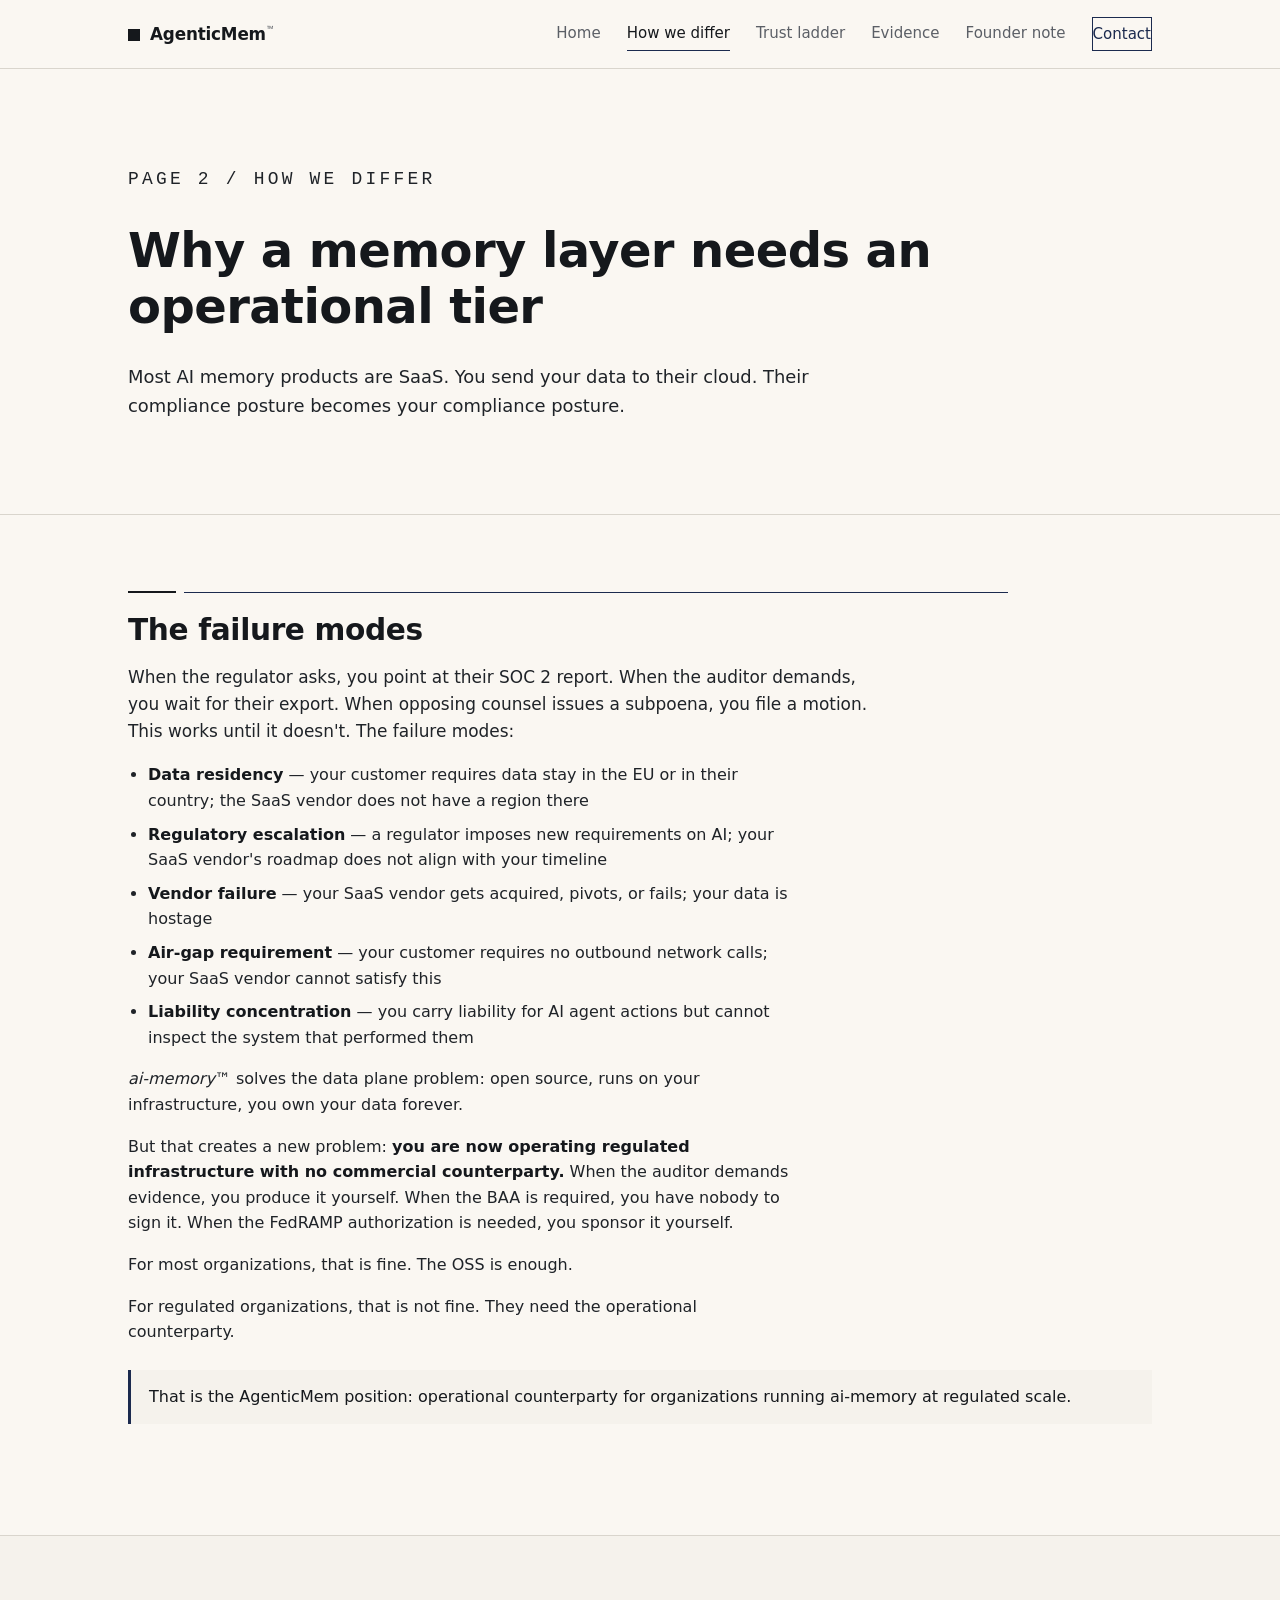
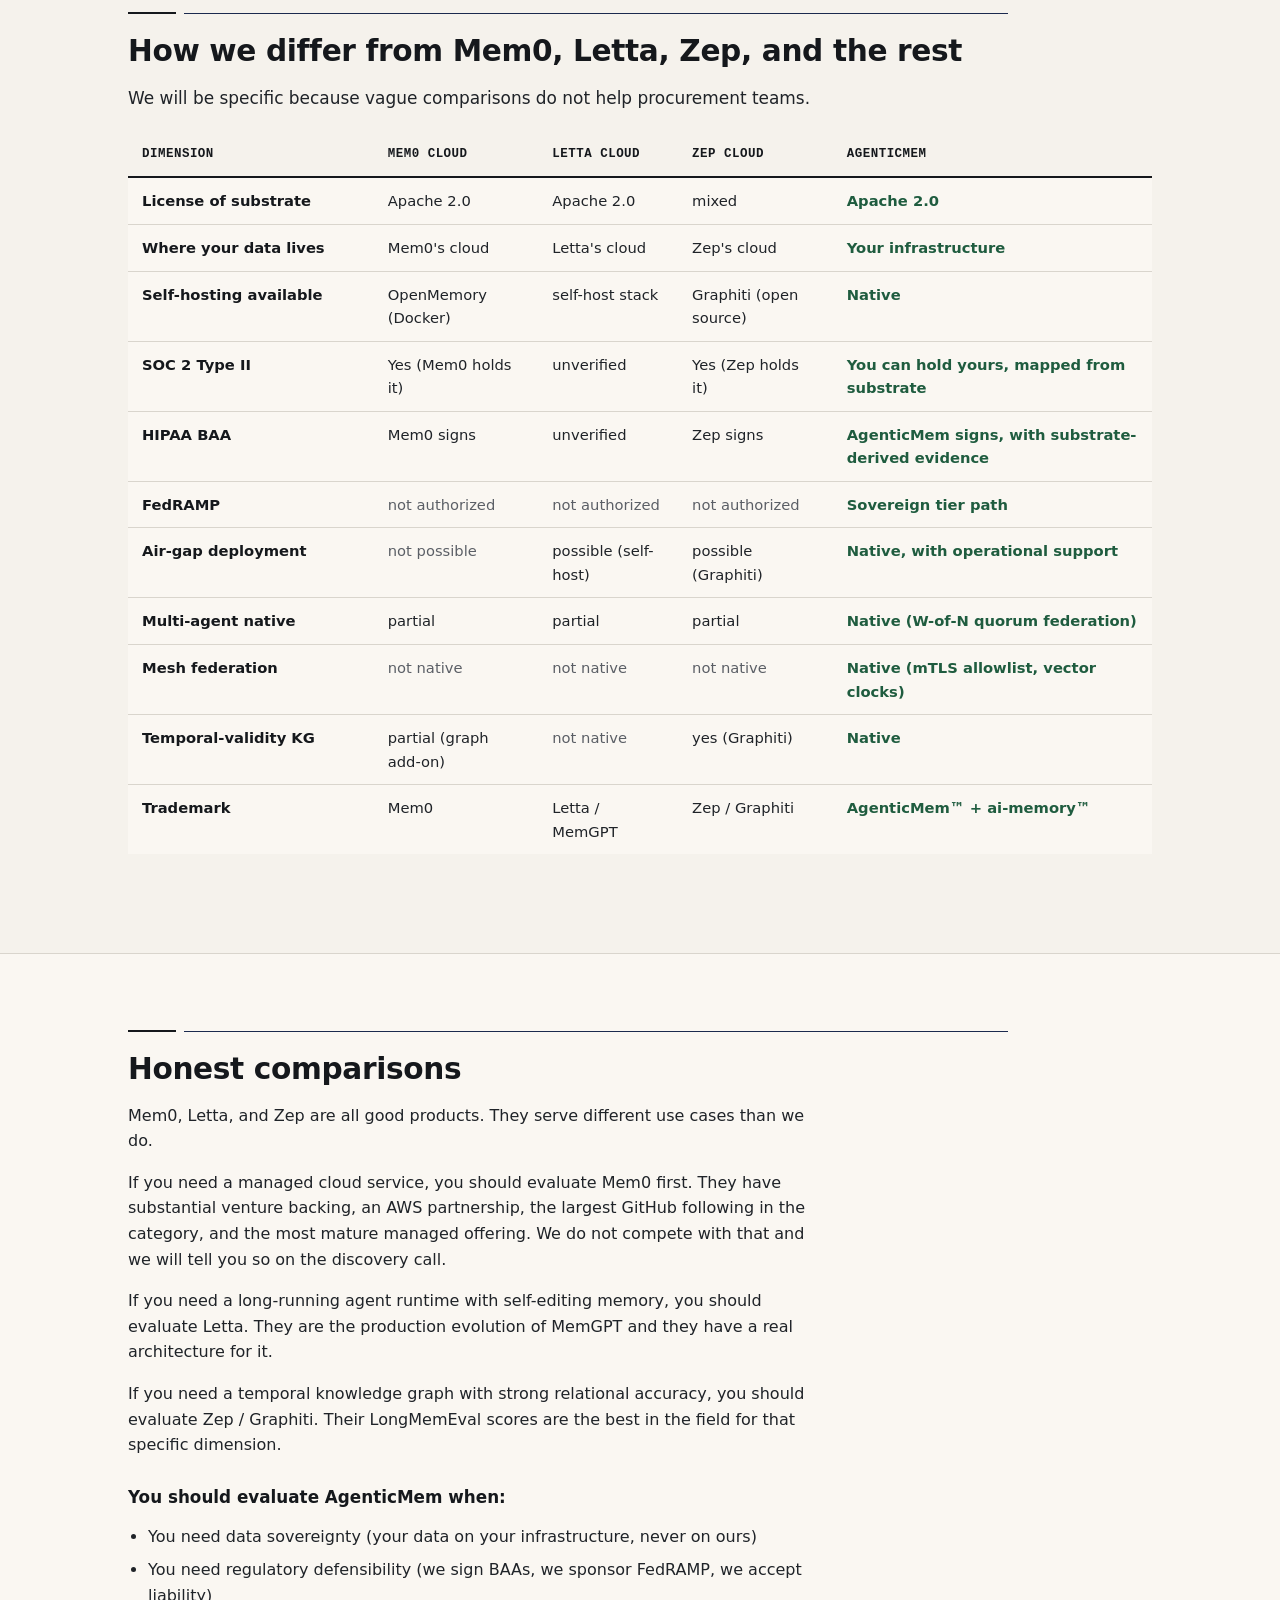
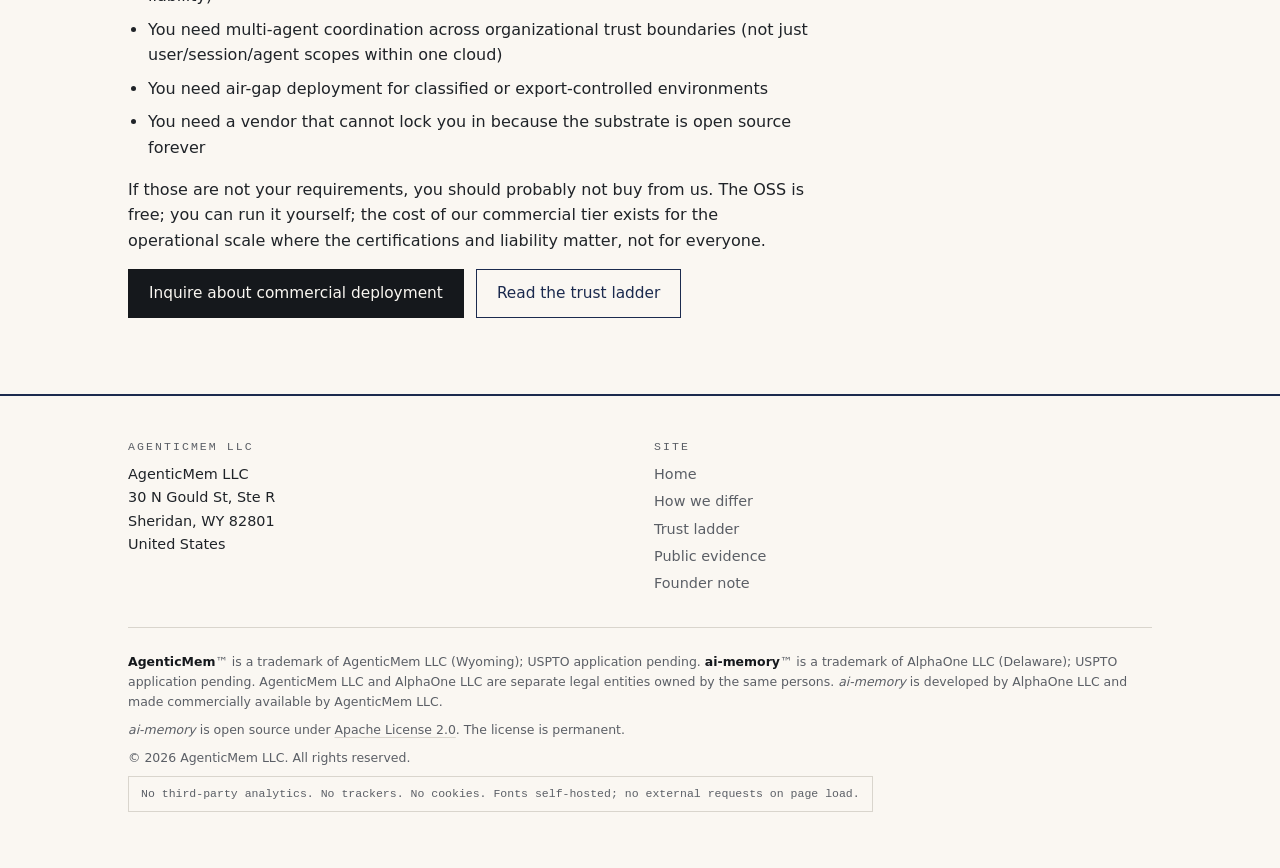
==== commit 00a17b43: "Invert site to light mode (matches sales slick v3) - Background: bone (#FAF7F2), body: ink (#1F2328)" ====
--- a/different.html
+++ b/different.html
@@ -8,7 +8,7 @@
 <meta property="og:title" content="How we differ &mdash; AgenticMem">
 <meta property="og:url" content="https://agenticmem.co/different">
 <meta property="og:type" content="article">
-<meta name="theme-color" content="#15181c">
+<meta name="theme-color" content="#FAF7F2">
 <link rel="stylesheet" href="style.css">
 <link rel="icon" type="image/svg+xml" href="favicon.svg">
 </head>
--- a/style.css
+++ b/style.css
@@ -1,6 +1,7 @@
-/* AgenticMem Brand System v3.0 — website (dark default).
+/* AgenticMem Brand System v3.0 — website (light default).
    Source of truth: AgenticMem Brand System v3.0 Unification Spec.
-   Pre-loads "permanent record / counterparty / conservative / technical." */
+   Light theme matches the v3 sales slick: bone background, ink body,
+   charcoal headings, iron-gall keystone accent. */
 
 /* ============================================================ FONTS */
 
@@ -50,7 +51,8 @@
 /* ============================================================ TOKENS */
 
 :root {
-  /* Palette tokens (verbatim from spec). */
+  /* Palette tokens (verbatim from spec). Never reference hex values directly
+     outside this :root block. */
   --charcoal:        #15181c;
   --iron-gall:       #1B2A4E;
   --ink-body:        #1F2328;
@@ -66,22 +68,20 @@
   --status-pending:  #7A4A12;
   --status-future:   #3D3A6E;
 
-  /* Dark theme (website default) — semantic mapping. */
-  --bg:              var(--charcoal);
-  --bg-soft:         #1a1d22;          /* one shade lighter than charcoal for subtle row alt */
-  --bg-tile-light:   var(--bone);      /* OSS / open / available card */
-  --bg-tile-dark:    var(--charcoal);  /* commercial / counterparty card */
-  --text:            var(--white-text);
-  --text-mute:       var(--dark-muted);
-  --text-on-light:   var(--ink-body);
-  --rule-soft:       rgba(217, 213, 205, 0.10);
-  --rule-strong:     rgba(217, 213, 205, 0.22);
+  /* Light theme (website default) — semantic mapping. */
+  --bg:              var(--bone);
+  --bg-alt:          var(--soft-bg);    /* subtle row / alt section */
+  --text:            var(--ink-body);
+  --text-mute:       var(--stone);
+  --headings:        var(--charcoal);
+  --rule:            var(--hairline);
   --accent:          var(--iron-gall);
-  --accent-on-dark:  #2f4988;          /* iron-gall lightened for dark-mode hairlines */
-
-  /* Iron-gall darkens visibly on light tiles, brightens slightly on dark.
-     The token --accent stays #1B2A4E by spec; we use --accent-on-dark only
-     for hairlines that would otherwise be invisible on charcoal. */
+
+  /* Card surfaces. */
+  --tile-oss-bg:     var(--soft-bg);    /* OSS / open / available tiles */
+  --tile-oss-border: var(--hairline);
+  --tile-comm-bg:    var(--charcoal);   /* commercial / counterparty tiles */
+  --tile-comm-text:  var(--white-text);
 
   --container:       1080px;
   --measure:         680px;
@@ -100,7 +100,7 @@
   font-family: var(--font-sans);
   font-size: 16px;
   line-height: 1.6;
-  font-feature-settings: "ss01", "cv11";  /* Inter stylistic alternates: alt 1, single-storey a */
+  font-feature-settings: "ss01", "cv11";  /* Inter stylistic alternates */
   -webkit-font-smoothing: antialiased;
   -moz-osx-font-smoothing: grayscale;
   text-rendering: optimizeLegibility;
@@ -113,12 +113,12 @@
   text-decoration: underline;
   text-underline-offset: 3px;
   text-decoration-thickness: 1px;
-  text-decoration-color: var(--text-mute);
-  transition: text-decoration-color 0.12s ease, color 0.12s ease;
+  text-decoration-color: var(--rule);
+  transition: color 0.12s ease, text-decoration-color 0.12s ease;
 }
 a:hover {
-  color: var(--accent-on-dark);
-  text-decoration-color: var(--accent-on-dark);
+  color: var(--accent);
+  text-decoration-color: var(--accent);
 }
 
 h1, h2, h3, h4 {
@@ -127,7 +127,7 @@
   letter-spacing: -0.012em;
   line-height: 1.18;
   margin: 0 0 0.6em;
-  color: var(--text);
+  color: var(--headings);
 }
 h1 { font-size: clamp(2.0rem, 4.4vw, 3.0rem); }
 h2 { font-size: clamp(1.5rem, 2.6vw, 1.85rem); font-weight: 600; }
@@ -148,31 +148,31 @@
 }
 .wide p, .wide ul, .wide ol { max-width: none; }
 
-strong { font-weight: 600; color: var(--text); }
+strong { font-weight: 600; color: var(--headings); }
 em { font-style: italic; }
 
 ul, ol { padding-left: 1.25em; max-width: var(--measure); }
-li { margin: 0.25em 0; }
+li { margin: 0.25em 0; color: var(--text); }
 
 code {
   font-family: var(--font-mono);
   font-size: 0.86em;
-  background: rgba(217, 213, 205, 0.08);
+  background: var(--soft-bg);
   padding: 0.08em 0.4em;
   border-radius: 0;
-  border: 1px solid var(--rule-soft);
-  color: var(--text);
+  border: 1px solid var(--rule);
+  color: var(--charcoal);
 }
 
 pre {
   font-family: var(--font-mono);
-  background: #0c0f12;
+  background: var(--charcoal);
   color: var(--bone);
   font-size: 0.86rem;
   line-height: 1.55;
   padding: 18px 22px;
   overflow-x: auto;
-  border-left: 2px solid var(--accent-on-dark);
+  border-left: 3px solid var(--accent);
   margin: 1.2em 0;
   max-width: none;
 }
@@ -180,15 +180,15 @@
 
 hr {
   border: 0;
-  border-top: 1px solid var(--rule-soft);
+  border-top: 1px solid var(--rule);
   margin: 3.5rem 0;
 }
 
 blockquote {
   margin: 1.5em 0;
   padding: 0.6em 1.2em;
-  border-left: 2px solid var(--accent-on-dark);
-  color: var(--text-mute);
+  border-left: 3px solid var(--accent);
+  color: var(--text);
 }
 
 .container { max-width: var(--container); margin: 0 auto; padding: 0 28px; }
@@ -196,7 +196,7 @@
 /* ============================================================ HEADER */
 
 .site-header {
-  border-bottom: 1px solid var(--rule-soft);
+  border-bottom: 1px solid var(--rule);
   background: var(--bg);
 }
 .header-row {
@@ -211,13 +211,13 @@
   align-items: baseline;
   gap: 10px;
   text-decoration: none;
-  color: var(--text);
-}
-.brand:hover { color: var(--text); text-decoration: none; }
+  color: var(--headings);
+}
+.brand:hover { color: var(--headings); text-decoration: none; }
 .brand-mark {
   display: inline-block;
   width: 12px; height: 12px;
-  background: var(--bone);
+  background: var(--charcoal);
   transform: translateY(1px);
 }
 .brand-name {
@@ -245,15 +245,15 @@
   padding: 4px 0;
   border-bottom: 1px solid transparent;
 }
-.nav a:hover { color: var(--text); }
+.nav a:hover { color: var(--accent); }
 .nav a.active {
-  color: var(--text);
-  border-bottom-color: var(--accent-on-dark);
+  color: var(--headings);
+  border-bottom-color: var(--accent);
 }
 .nav-cta {
-  border: 1px solid var(--accent-on-dark) !important;
+  border: 1px solid var(--accent) !important;
   padding: 7px 16px;
-  color: var(--text) !important;
+  color: var(--accent) !important;
   border-bottom-style: solid !important;
 }
 .nav-cta:hover {
@@ -266,7 +266,7 @@
 
 .hero {
   padding: 96px 0 76px;
-  border-bottom: 1px solid var(--rule-soft);
+  border-bottom: 1px solid var(--rule);
 }
 .eyebrow {
   font-family: var(--font-mono);
@@ -289,9 +289,8 @@
 }
 
 /* ============================================================ KEYSTONE TICK
-   The single most distinctive element. Short bone rule (~36pt, 2pt) followed
-   by a longer iron-gall hairline (0.5pt) extending the full width.
-   On dark mode the short rule is bone (not charcoal), so it is visible. */
+   The single most distinctive element. Short charcoal rule (~36pt, 2pt) +
+   longer iron-gall hairline (0.5pt) extending to the right edge. */
 
 .keystone-tick {
   display: flex;
@@ -305,21 +304,19 @@
   display: block;
   width: 48px;            /* ~36pt */
   height: 2px;
-  background: var(--text);
+  background: var(--charcoal);
   flex: 0 0 auto;
 }
 .keystone-tick::after {
   content: "";
   display: block;
   height: 1px;
-  background: var(--accent-on-dark);
+  background: var(--accent);
   flex: 1 1 auto;
 }
 
 /* Auto-applied keystone tick under section eyebrow → above h2. */
-.section-num { position: relative; }
-.section h2,
-.section .h2-keystone {
+.section h2 {
   position: relative;
   padding-top: 22px;
   margin-top: 0;
@@ -331,33 +328,33 @@
   left: 0;
   width: 48px;
   height: 2px;
-  background: var(--text);
+  background: var(--charcoal);
 }
 .section h2::after {
   content: "";
   position: absolute;
-  top: 1px;                /* aligned to mid of the 2pt rule */
+  top: 1px;
   left: 56px;              /* 48 short rule + 8 gap */
   right: 0;
   height: 1px;
-  background: var(--accent-on-dark);
+  background: var(--accent);
 }
 
 /* Hero h1 does not get a keystone tick. */
 .hero h1::before, .hero h1::after { content: none; }
 
 /* ============================================================ PULL-QUOTE / CALLOUT
-   soft-bg background, no border, no quotation marks. Ends with charcoal-bold
-   lead phrase. */
+   soft-bg background, iron-gall left rule, no quotation marks. Ends with
+   charcoal-bold lead phrase. */
 
 p.callout {
   background: var(--soft-bg);
-  color: var(--text-on-light);
+  color: var(--charcoal);
   padding: 14px 18px;
   margin: 1.6em 0 2.2em;
   font-weight: 500;
   font-style: normal;
-  border-left: 0;
+  border-left: 3px solid var(--accent);
   max-width: none;
 }
 p.callout strong { color: var(--charcoal); font-weight: 700; }
@@ -379,16 +376,16 @@
   font-size: 0.96rem;
   font-weight: 500;
   text-decoration: none;
-  border: 1px solid var(--text);
+  border: 1px solid var(--accent);
   background: transparent;
-  color: var(--text);
+  color: var(--accent);
   transition: background 0.12s ease, color 0.12s ease, border-color 0.12s ease;
 }
 .btn:hover { text-decoration: none; }
 .btn-primary {
-  background: var(--bone);
-  color: var(--charcoal);
-  border-color: var(--bone);
+  background: var(--charcoal);
+  color: var(--bone);
+  border-color: var(--charcoal);
 }
 .btn-primary:hover {
   background: var(--accent);
@@ -396,8 +393,9 @@
   border-color: var(--accent);
 }
 .btn-ghost {
-  border-color: var(--accent-on-dark);
-  color: var(--text);
+  border-color: var(--accent);
+  color: var(--accent);
+  background: transparent;
 }
 .btn-ghost:hover {
   background: var(--accent);
@@ -407,12 +405,12 @@
 
 /* ============================================================ SECTIONS */
 
-.section { padding: 76px 0; border-bottom: 1px solid var(--rule-soft); }
+.section { padding: 76px 0; border-bottom: 1px solid var(--rule); }
 .section:last-of-type { border-bottom: 0; }
-.section-alt { background: var(--bg-soft); }
+.section-alt { background: var(--bg-alt); }
 
 .section h2 { margin-bottom: 16px; max-width: 880px; }
-.section h3 { margin-top: 1.8em; margin-bottom: 0.5em; }
+.section h3 { margin-top: 1.8em; margin-bottom: 0.5em; color: var(--headings); }
 .section h3:first-child { margin-top: 0; }
 
 .lede {
@@ -442,19 +440,19 @@
   border-collapse: collapse;
   font-size: 0.92rem;
   max-width: none;
-  background: var(--bone);
-  color: var(--text-on-light);
+  background: var(--bg);
+  color: var(--text);
 }
 .fact-table th, .fact-table td {
   text-align: left;
   padding: 11px 14px;
-  border-bottom: 1px solid var(--hairline);
+  border-bottom: 1px solid var(--rule);
   vertical-align: top;
 }
 .fact-table thead th {
   background: var(--soft-bg);
   font-weight: 600;
-  color: var(--charcoal);
+  color: var(--headings);
   border-bottom: 2px solid var(--charcoal);
   font-family: var(--font-mono);
   font-size: 0.78rem;
@@ -463,12 +461,12 @@
 }
 .fact-table tbody th {
   font-weight: 600;
-  color: var(--charcoal);
+  color: var(--headings);
   width: 24%;
 }
-.fact-table td { color: var(--ink-body); }
+.fact-table td { color: var(--text); }
 .fact-table .yes { color: var(--status-shipped); font-weight: 600; }
-.fact-table .no  { color: var(--stone); }
+.fact-table .no  { color: var(--text-mute); }
 .fact-table tbody tr:last-child th,
 .fact-table tbody tr:last-child td { border-bottom: 0; }
 
@@ -476,49 +474,56 @@
 
 .steps { list-style: none; padding: 0; margin: 0; max-width: none; }
 .steps > li {
-  border: 1px solid var(--rule-soft);
   margin: 0 0 16px;
   padding: 24px 24px 22px;
   position: relative;
 }
+
+/* OSS / open / available tile: soft-bg, hairline border, charcoal keystone tick top-left. */
 .steps > li.tile-oss {
-  background: var(--bone);
-  color: var(--text-on-light);
-  border-color: var(--hairline);
-}
-.steps > li.tile-oss .step-num,
-.steps > li.tile-oss .step-meta { color: var(--stone); }
-.steps > li.tile-oss .step-title { color: var(--charcoal); }
-.steps > li.tile-oss .step-body { color: var(--ink-body); }
-.steps > li.tile-oss .step-use { color: var(--stone); }
-.steps > li.tile-oss .step-use strong { color: var(--charcoal); }
-.steps > li.tile-oss code {
-  background: var(--soft-bg);
-  border-color: var(--hairline);
-  color: var(--charcoal);
+  background: var(--tile-oss-bg);
+  border: 1px solid var(--tile-oss-border);
+  color: var(--text);
 }
 .steps > li.tile-oss::before {
-  /* keystone tick top-left for OSS tiles */
   content: "";
   position: absolute;
   top: 0; left: 0;
   width: 48px; height: 2px;
   background: var(--charcoal);
 }
-
+.steps > li.tile-oss .step-num,
+.steps > li.tile-oss .step-meta { color: var(--text-mute); }
+.steps > li.tile-oss .step-title { color: var(--headings); }
+.steps > li.tile-oss .step-body { color: var(--text); }
+.steps > li.tile-oss .step-use { color: var(--text-mute); }
+.steps > li.tile-oss .step-use strong { color: var(--headings); }
+.steps > li.tile-oss code {
+  background: var(--bone);
+  border-color: var(--rule);
+  color: var(--charcoal);
+}
+
+/* Commercial / counterparty tile: charcoal background, iron-gall band on top edge,
+   bone text. (Same on light or dark page — this tile IS the dark island.) */
 .steps > li.tile-commercial {
-  background: var(--charcoal);
-  color: var(--text);
-  border-color: var(--rule-strong);
+  background: var(--tile-comm-bg);
+  color: var(--tile-comm-text);
+  border: 1px solid var(--charcoal);
 }
 .steps > li.tile-commercial::before {
-  /* iron-gall band across entire top edge for commercial tiles */
   content: "";
   position: absolute;
   top: -1px; left: -1px; right: -1px;
   height: 3px;
-  background: var(--accent-on-dark);
-}
+  background: var(--accent);
+}
+.steps > li.tile-commercial .step-num,
+.steps > li.tile-commercial .step-meta { color: var(--dark-muted); }
+.steps > li.tile-commercial .step-title { color: var(--bone); }
+.steps > li.tile-commercial .step-body,
+.steps > li.tile-commercial .step-use { color: var(--bone); }
+.steps > li.tile-commercial .step-use strong { color: var(--bone); font-weight: 600; }
 
 .step-head {
   display: flex;
@@ -546,34 +551,34 @@
 /* ============================================================ EVIDENCE BLOCKS */
 
 .evidence-block {
-  background: var(--bone);
-  color: var(--text-on-light);
+  background: var(--soft-bg);
+  color: var(--text);
   padding: 22px 24px;
   margin: 0 0 14px;
-  border-left: 2px solid var(--charcoal);
+  border-left: 3px solid var(--charcoal);
 }
 .evidence-block h3 {
   margin-top: 0;
-  color: var(--charcoal);
+  color: var(--headings);
   font-weight: 600;
   font-family: var(--font-mono);
   font-size: 0.82rem;
   text-transform: uppercase;
   letter-spacing: 0.1em;
 }
-.evidence-block p { color: var(--ink-body); margin: 0 0 0.5em; }
+.evidence-block p { color: var(--text); margin: 0 0 0.5em; }
 .evidence-block a { color: var(--charcoal); text-decoration-color: var(--accent); }
 .evidence-block a:hover { color: var(--accent); text-decoration-color: var(--accent); }
 .evidence-block code {
-  background: var(--soft-bg);
-  border-color: var(--hairline);
+  background: var(--bone);
+  border-color: var(--rule);
   color: var(--charcoal);
 }
 .evidence-block ul { margin: 0.4em 0 0; }
-.evidence-block li { color: var(--ink-body); }
-.evidence-block li strong { color: var(--charcoal); }
-
-/* ============================================================ PRICING RANGE LIST */
+.evidence-block li { color: var(--text); }
+.evidence-block li strong { color: var(--headings); }
+
+/* ============================================================ PRICING RANGE LIST (legacy class, no $ amounts now) */
 
 .range-list {
   list-style: none;
@@ -583,22 +588,22 @@
 }
 .range-list li {
   padding: 16px 0;
-  border-bottom: 1px solid var(--rule-soft);
+  border-bottom: 1px solid var(--rule);
   display: grid;
   grid-template-columns: 1fr 2fr;
   gap: 18px;
   font-size: 0.96rem;
 }
 .range-list li:last-child { border-bottom: 0; }
-.range-list .tier-name { font-weight: 600; }
-.range-list .tier-detail { color: var(--text-mute); }
+.range-list .tier-name { font-weight: 600; color: var(--headings); }
+.range-list .tier-detail { color: var(--text); }
 @media (max-width: 640px) {
   .range-list li { grid-template-columns: 1fr; gap: 4px; }
 }
 
 /* ============================================================ AUDIENCE GRID
-   OSS / open / available pattern: bone background, hairline border,
-   keystone tick top-left. */
+   OSS / open / available pattern: soft-bg surface, hairline border,
+   charcoal keystone tick top-left. */
 
 .audience-grid {
   display: grid;
@@ -608,11 +613,11 @@
   max-width: none;
 }
 .audience-card {
-  background: var(--bone);
-  color: var(--text-on-light);
+  background: var(--soft-bg);
+  color: var(--text);
   padding: 26px 24px;
   position: relative;
-  border: 1px solid var(--hairline);
+  border: 1px solid var(--rule);
 }
 .audience-card::before {
   content: "";
@@ -624,11 +629,11 @@
 .audience-card h3 {
   margin: 0 0 8px;
   font-size: 1rem;
-  color: var(--charcoal);
+  color: var(--headings);
 }
 .audience-card p {
   margin: 0;
-  color: var(--ink-body);
+  color: var(--text);
   font-size: 0.93rem;
   max-width: none;
   line-height: 1.55;
@@ -644,11 +649,11 @@
   max-width: none;
 }
 .contact-row > div {
-  background: var(--bone);
-  color: var(--text-on-light);
+  background: var(--soft-bg);
+  color: var(--text);
   padding: 22px 22px;
   position: relative;
-  border: 1px solid var(--hairline);
+  border: 1px solid var(--rule);
 }
 .contact-row > div::before {
   content: "";
@@ -663,12 +668,12 @@
   text-transform: uppercase;
   letter-spacing: 0.14em;
   margin: 0 0 10px;
-  color: var(--stone);
+  color: var(--text-mute);
   font-weight: 400;
 }
 .contact-row p {
   margin: 0 0 0.5em;
-  color: var(--ink-body);
+  color: var(--text);
   font-size: 0.93rem;
   line-height: 1.55;
   max-width: none;
@@ -694,24 +699,30 @@
 .status-pending { background: var(--status-pending); }
 .status-future  { background: var(--status-future); }
 
-/* ============================================================ FOUNDER NOTE BOX */
+/* ============================================================ STRUCTURE NOTE
+   (founder corporate-structure callout, dated change-note on home) */
 
 .structure-note {
   background: var(--soft-bg);
-  color: var(--text-on-light);
+  color: var(--text);
   padding: 18px 22px;
   margin: 2.4em 0 0;
   font-size: 0.94rem;
   line-height: 1.6;
   max-width: none;
+  border-left: 3px solid var(--accent);
 }
 .structure-note strong { color: var(--charcoal); font-weight: 700; }
-.structure-note em { color: var(--ink-body); }
+.structure-note em { color: var(--charcoal); }
+.structure-note a { color: var(--charcoal); text-decoration-color: var(--accent); }
+.structure-note a:hover { color: var(--accent); }
+.structure-note p { color: var(--text); }
+.structure-note p:last-child { margin-bottom: 0; }
 
 /* ============================================================ FOOTER */
 
 .site-footer {
-  border-top: 2px solid var(--accent-on-dark);
+  border-top: 2px solid var(--accent);
   padding: 44px 0 56px;
   background: var(--bg);
   font-size: 0.9rem;
@@ -721,7 +732,7 @@
   grid-template-columns: 1fr 1fr;
   gap: 28px;
   padding-bottom: 28px;
-  border-bottom: 1px solid var(--rule-soft);
+  border-bottom: 1px solid var(--rule);
   margin-bottom: 24px;
 }
 @media (max-width: 640px) {
@@ -744,7 +755,7 @@
 .footer-grid ul { list-style: none; padding: 0; margin: 0; }
 .footer-grid li { margin: 4px 0; }
 .footer-grid a { color: var(--text-mute); text-decoration: none; }
-.footer-grid a:hover { color: var(--text); text-decoration: underline; text-underline-offset: 3px; }
+.footer-grid a:hover { color: var(--accent); text-decoration: underline; text-underline-offset: 3px; }
 
 .legal {
   color: var(--text-mute);
@@ -752,11 +763,11 @@
   line-height: 1.6;
   max-width: none;
 }
-.legal p { margin: 0 0 8px; max-width: none; }
+.legal p { margin: 0 0 8px; max-width: none; color: var(--text-mute); }
 .legal p:last-child { margin-bottom: 0; }
 .legal a { color: var(--text-mute); }
-.legal a:hover { color: var(--text); }
-.legal strong { color: var(--text); }
+.legal a:hover { color: var(--accent); }
+.legal strong { color: var(--charcoal); }
 
 .privacy-note {
   font-family: var(--font-mono);
@@ -764,7 +775,7 @@
   color: var(--text-mute);
   margin-top: 14px;
   padding: 8px 12px;
-  border: 1px solid var(--rule-soft);
+  border: 1px solid var(--rule);
   display: inline-block;
 }
 
@@ -788,14 +799,13 @@
 /* ============================================================ PRINT */
 
 @media print {
-  :root { --bg: #ffffff; --text: #15181c; }
   body { background: #fff; color: #15181c; font-size: 11pt; }
   .site-header, .site-footer .footer-grid, .nav, .cta-row { display: none; }
   a { color: #15181c; text-decoration: none; }
   .section, .hero { padding: 18pt 0; border: 0; }
   pre { border: 1px solid #15181c; background: #fff; color: #15181c; }
   .audience-card, .contact-row > div, .evidence-block,
-  .steps > li.tile-oss { background: #fff; border: 1px solid #15181c; color: #15181c; }
+  .steps > li.tile-oss { background: #F5F2EC; border: 1px solid #15181c; color: #15181c; }
   .steps > li.tile-commercial { background: #15181c; color: #FAF7F2; }
   p.callout { background: #F5F2EC; color: #15181c; }
 }
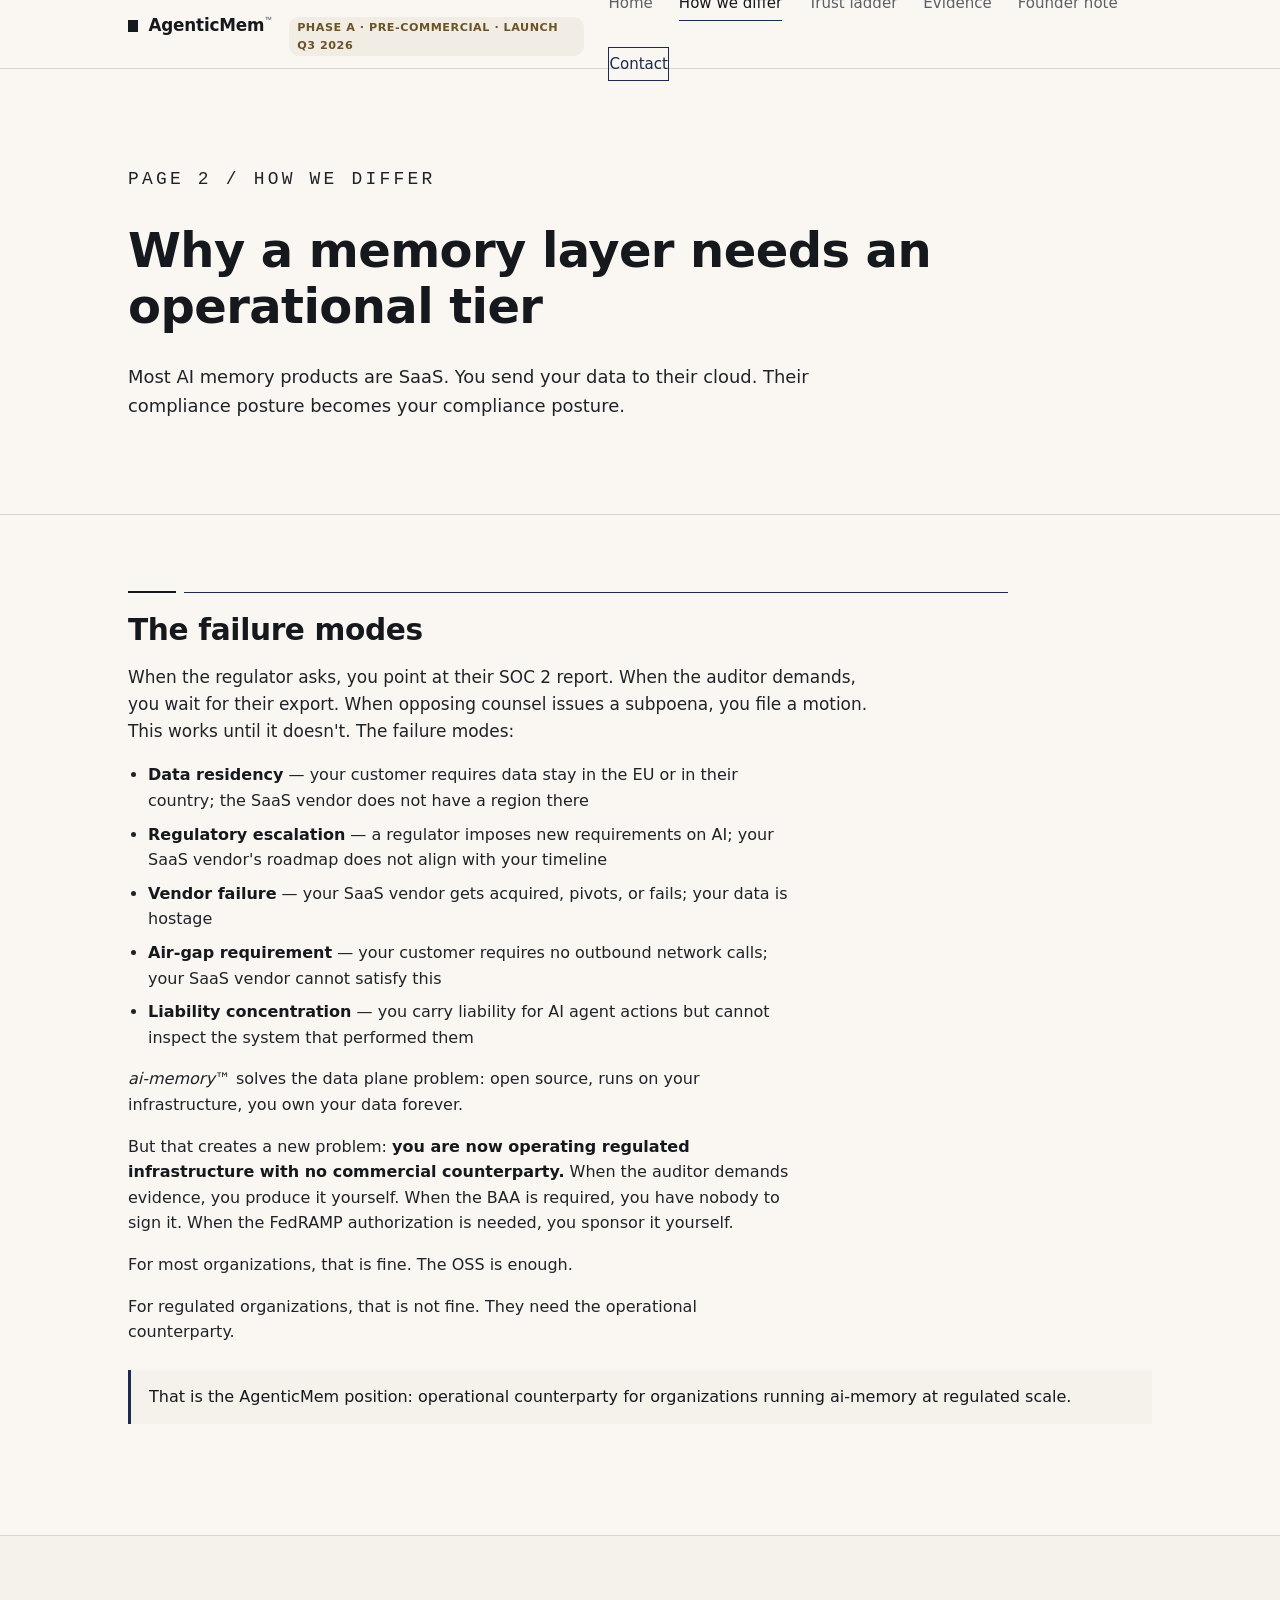
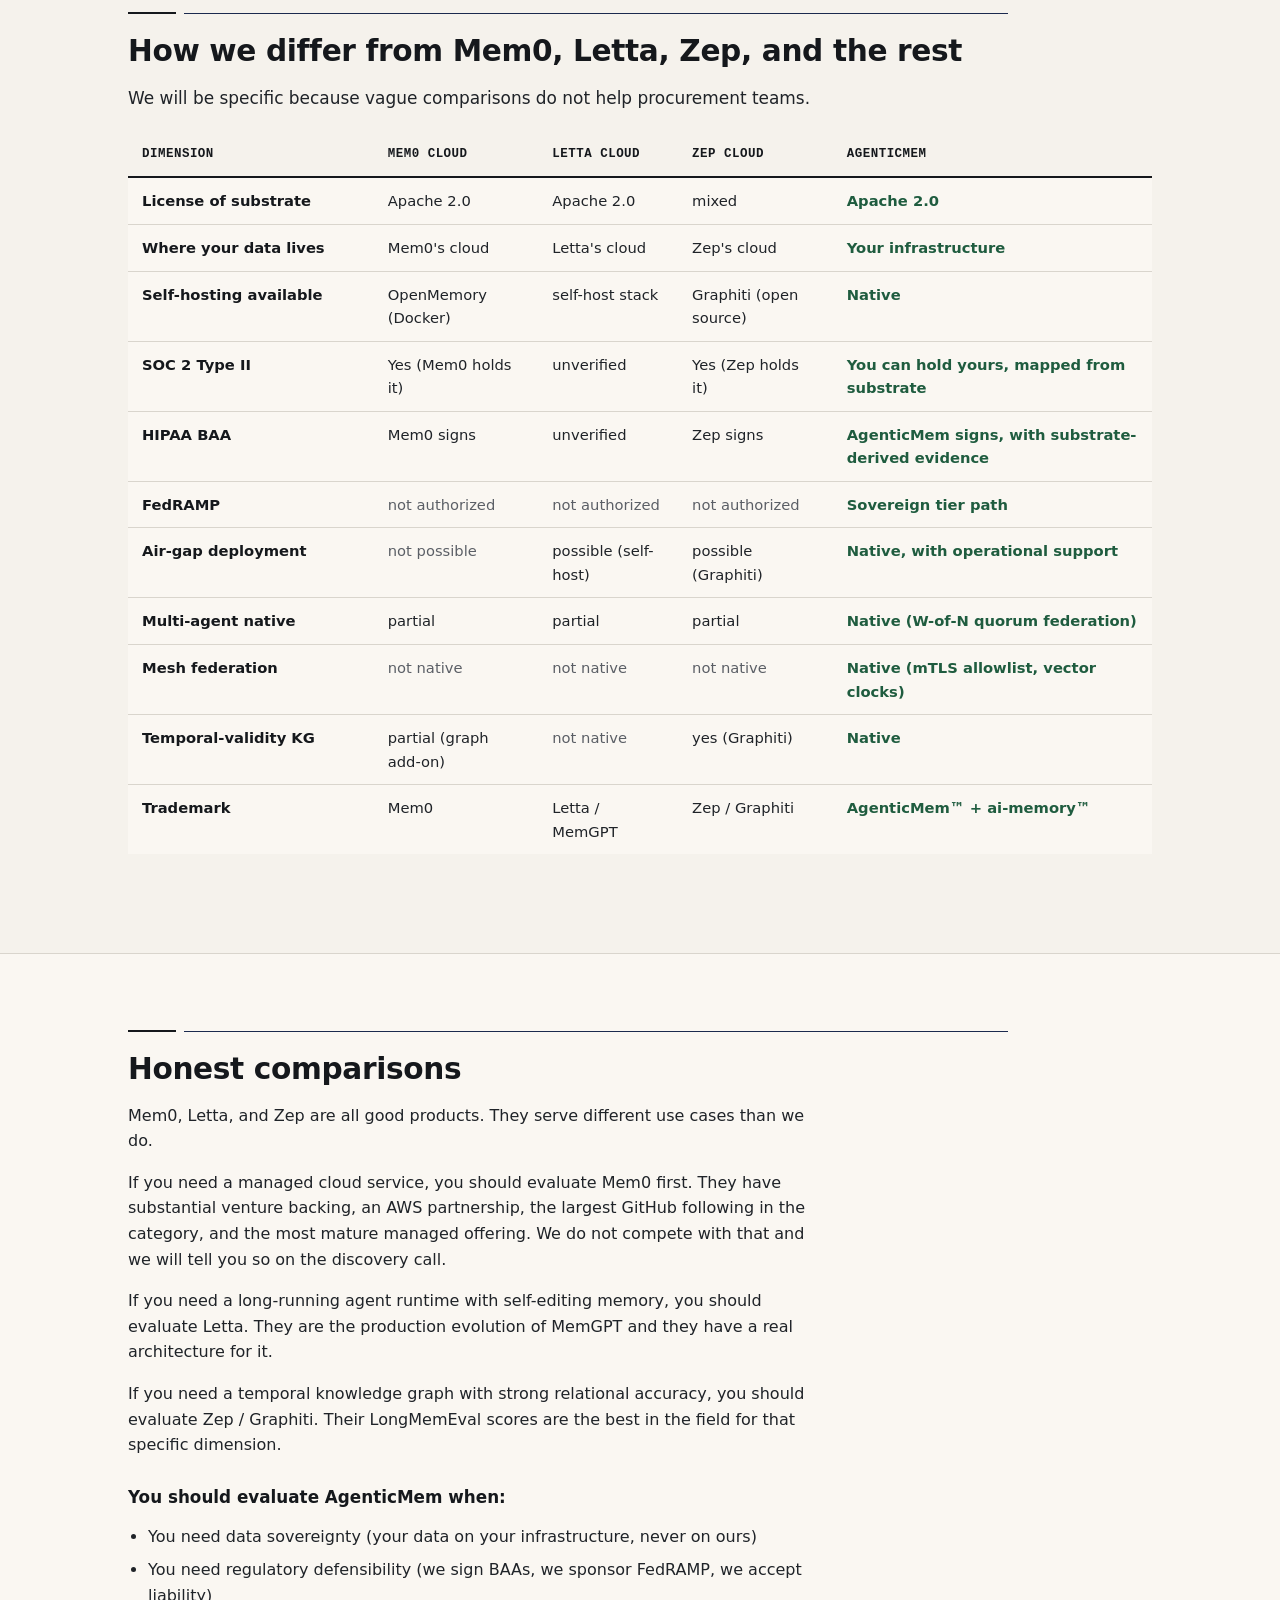
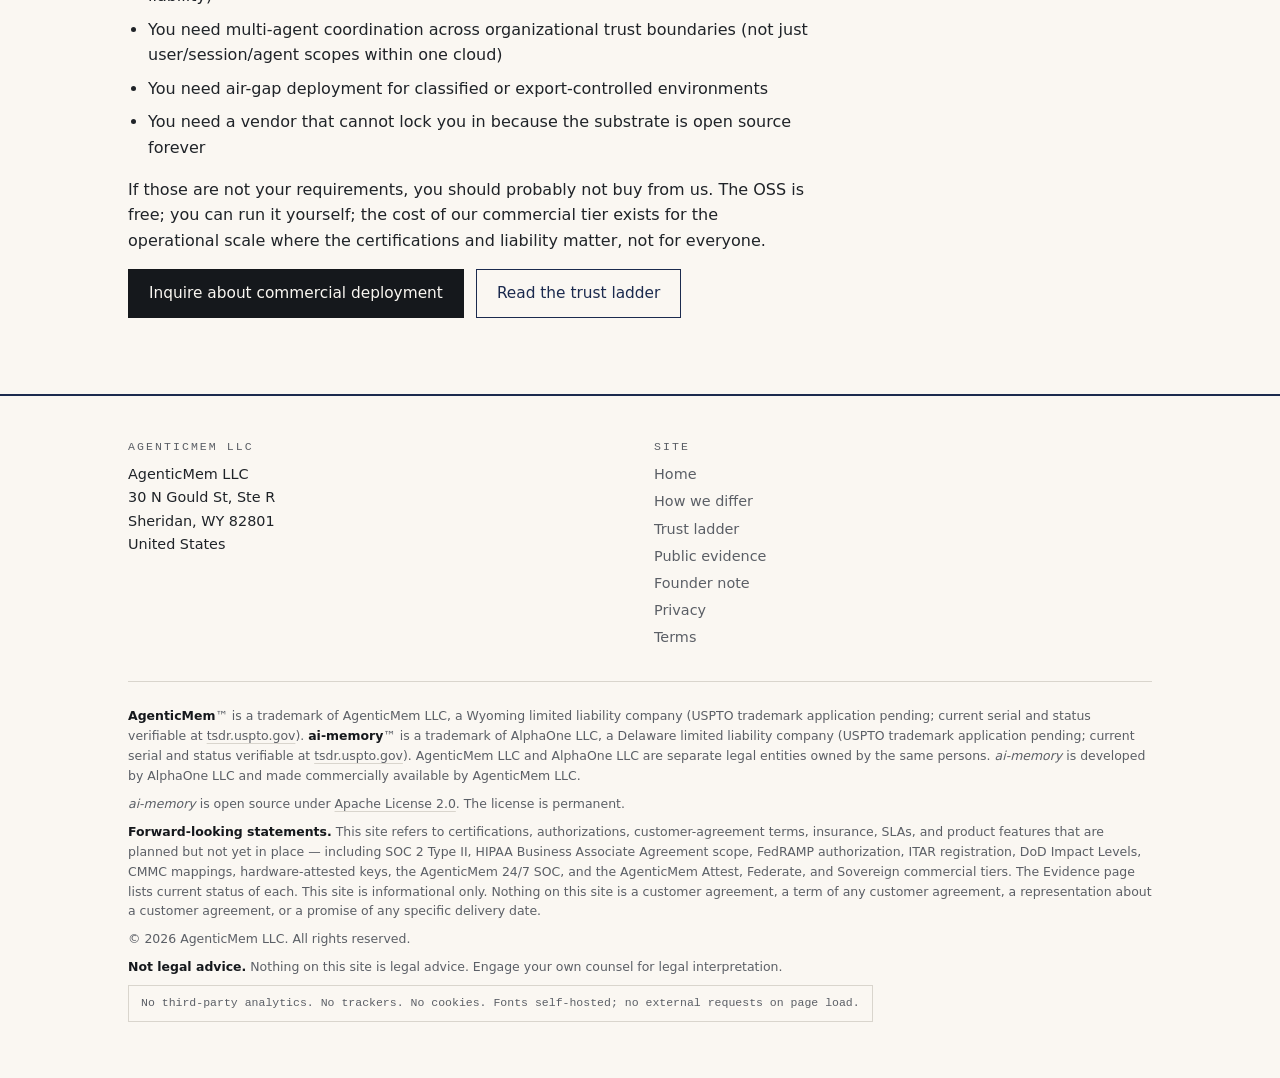
==== commit 89ed78cd: "chore(site): § 0 — site-wide header pill, footer, /privacy /terms /.well-known stubs, acceptance-lan" ====
--- a/different.html
+++ b/different.html
@@ -19,6 +19,7 @@
     <a class="brand" href="/">
       <span class="brand-mark"></span>
       <span class="brand-name">AgenticMem<span class="brand-tm">&trade;</span></span>
+      <span class="status-pill-header">Phase A &middot; pre-commercial &middot; launch Q3 2026</span>
     </a>
     <nav class="nav">
       <a href="/">Home</a>
@@ -205,13 +206,17 @@
           <li><a href="/trust">Trust ladder</a></li>
           <li><a href="/evidence">Public evidence</a></li>
           <li><a href="/founder">Founder note</a></li>
+          <li><a href="/privacy">Privacy</a></li>
+          <li><a href="/terms">Terms</a></li>
         </ul>
       </div>
     </div>
     <div class="legal">
-      <p><strong>AgenticMem</strong>&trade; is a trademark of AgenticMem LLC (Wyoming); USPTO application pending. <strong>ai-memory</strong>&trade; is a trademark of AlphaOne LLC (Delaware); USPTO application pending. AgenticMem LLC and AlphaOne LLC are separate legal entities owned by the same persons. <em>ai-memory</em> is developed by AlphaOne LLC and made commercially available by AgenticMem LLC.</p>
+      <p><strong>AgenticMem</strong>&trade; is a trademark of AgenticMem LLC, a Wyoming limited liability company (USPTO trademark application pending; current serial and status verifiable at <a href="https://tsdr.uspto.gov">tsdr.uspto.gov</a>). <strong>ai-memory</strong>&trade; is a trademark of AlphaOne LLC, a Delaware limited liability company (USPTO trademark application pending; current serial and status verifiable at <a href="https://tsdr.uspto.gov">tsdr.uspto.gov</a>). AgenticMem LLC and AlphaOne LLC are separate legal entities owned by the same persons. <em>ai-memory</em> is developed by AlphaOne LLC and made commercially available by AgenticMem LLC.</p>
       <p><em>ai-memory</em> is open source under <a href="https://www.apache.org/licenses/LICENSE-2.0">Apache License 2.0</a>. The license is permanent.</p>
+      <p><strong>Forward-looking statements.</strong> This site refers to certifications, authorizations, customer-agreement terms, insurance, SLAs, and product features that are planned but not yet in place &mdash; including SOC 2 Type II, HIPAA Business Associate Agreement scope, FedRAMP authorization, ITAR registration, DoD Impact Levels, CMMC mappings, hardware-attested keys, the AgenticMem 24/7 SOC, and the AgenticMem Attest, Federate, and Sovereign commercial tiers. The Evidence page lists current status of each. This site is informational only. Nothing on this site is a customer agreement, a term of any customer agreement, a representation about a customer agreement, or a promise of any specific delivery date.</p>
       <p>&copy; 2026 AgenticMem LLC. All rights reserved.</p>
+      <p><strong>Not legal advice.</strong> Nothing on this site is legal advice. Engage your own counsel for legal interpretation.</p>
       <p class="privacy-note">No third-party analytics. No trackers. No cookies. Fonts self-hosted; no external requests on page load.</p>
     </div>
   </div>
--- a/style.css
+++ b/style.css
@@ -681,6 +681,22 @@
 .contact-row a { color: var(--charcoal); text-decoration-color: var(--accent); }
 .contact-row a:hover { color: var(--accent); }
 
+/* ============================================================ HEADER STATUS PILL */
+
+.status-pill-header {
+  display: inline-block;
+  background: #f1ede5;
+  color: #6b5326;
+  font-size: 0.7rem;
+  padding: 2px 8px;
+  border-radius: 8pt;
+  margin-left: 6pt;
+  letter-spacing: 0.4pt;
+  text-transform: uppercase;
+  font-weight: 700;
+  vertical-align: middle;
+}
+
 /* ============================================================ STATUS PILLS */
 
 .status-pill {
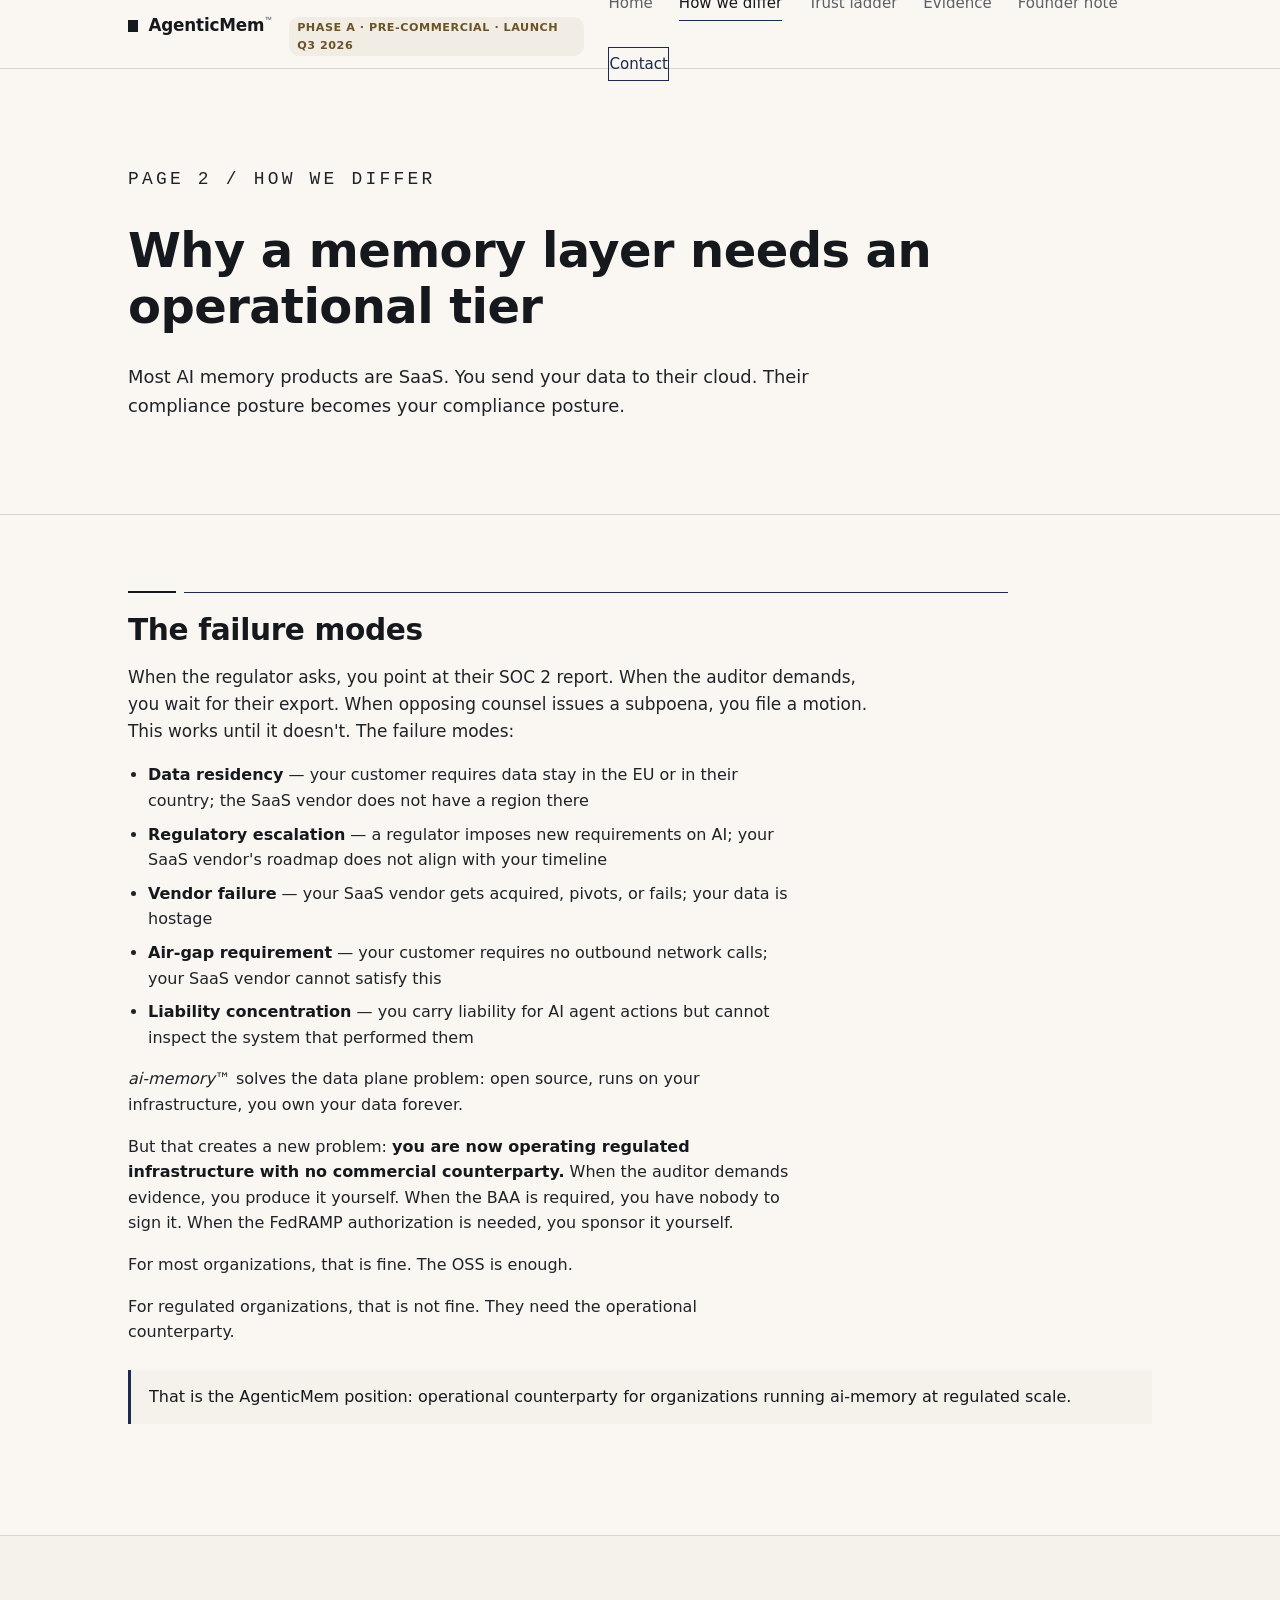
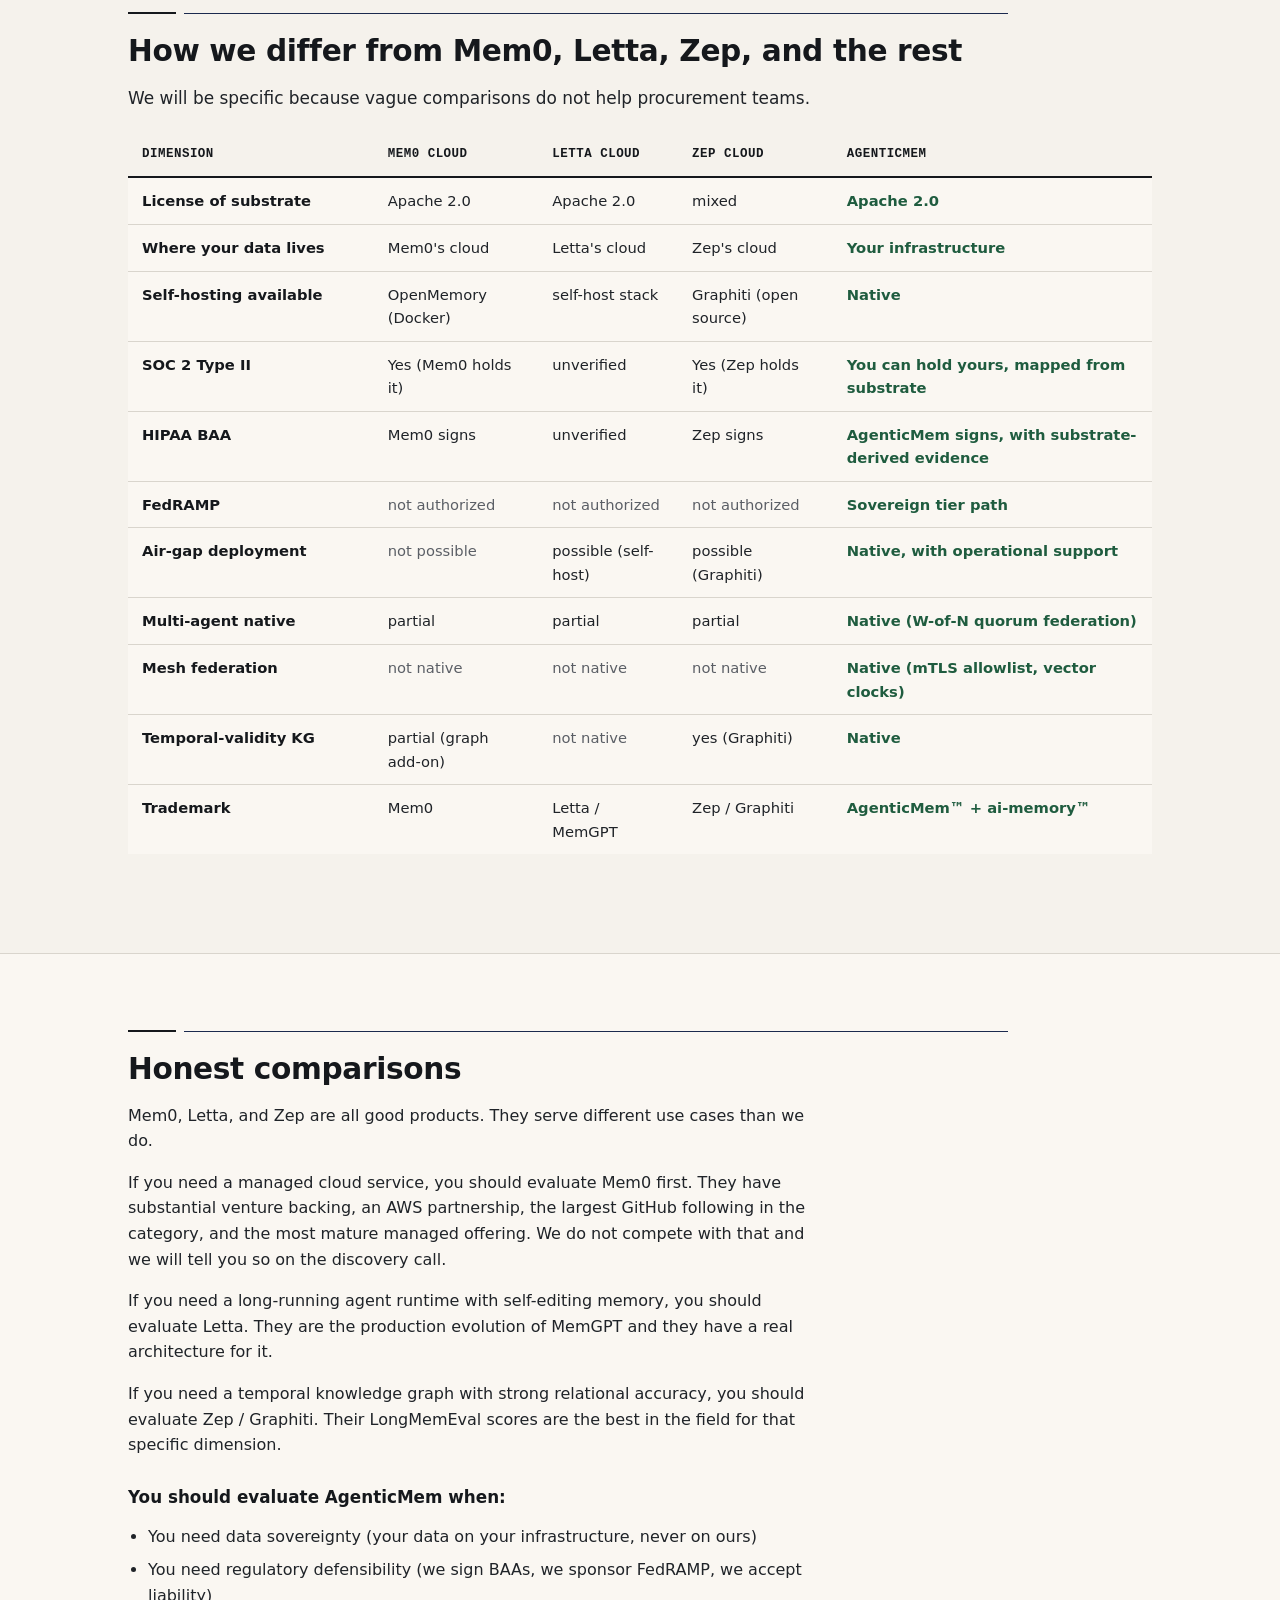
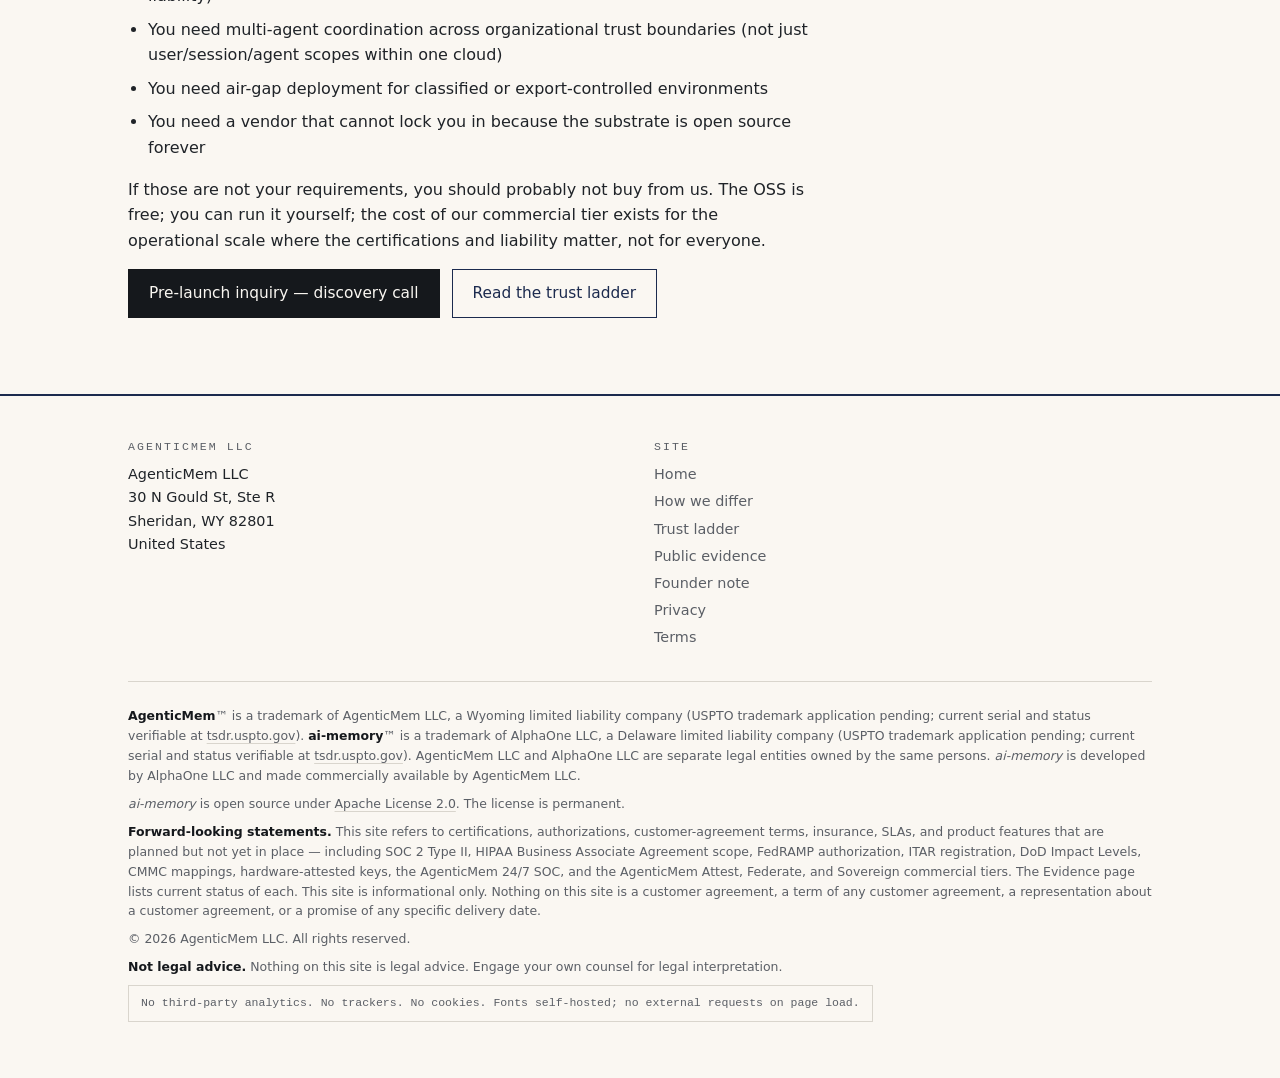
==== commit 6d49f0ca: "chore(site): § 1 — index.html acceptance-language sweep + qualifiers" ====
--- a/different.html
+++ b/different.html
@@ -178,7 +178,7 @@
     </ul>
     <p>If those are not your requirements, you should probably not buy from us. The OSS is free; you can run it yourself; the cost of our commercial tier exists for the operational scale where the certifications and liability matter, not for everyone.</p>
     <div class="cta-row">
-      <a class="btn btn-primary" href="/#contact">Inquire about commercial deployment</a>
+      <a class="btn btn-primary" href="/#contact">Pre-launch inquiry &mdash; discovery call</a>
       <a class="btn btn-ghost" href="/trust">Read the trust ladder</a>
     </div>
   </div>
